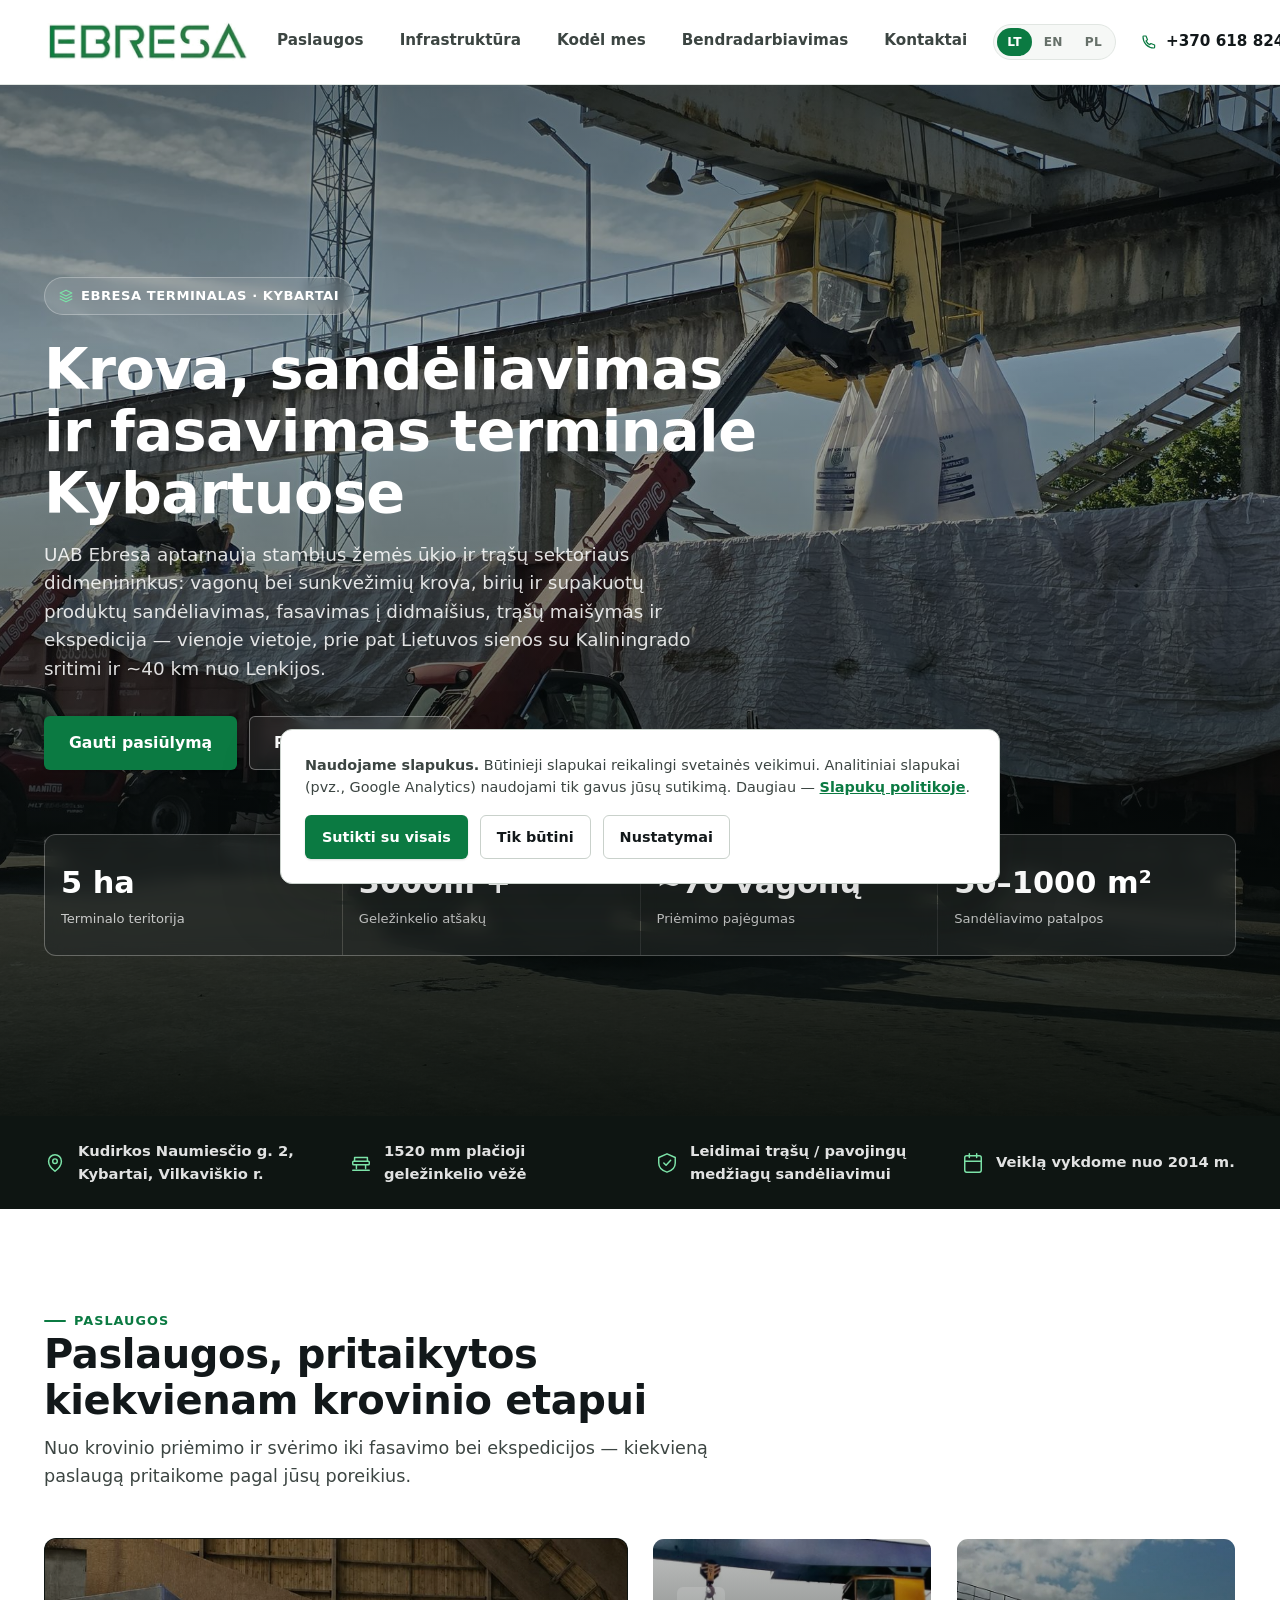
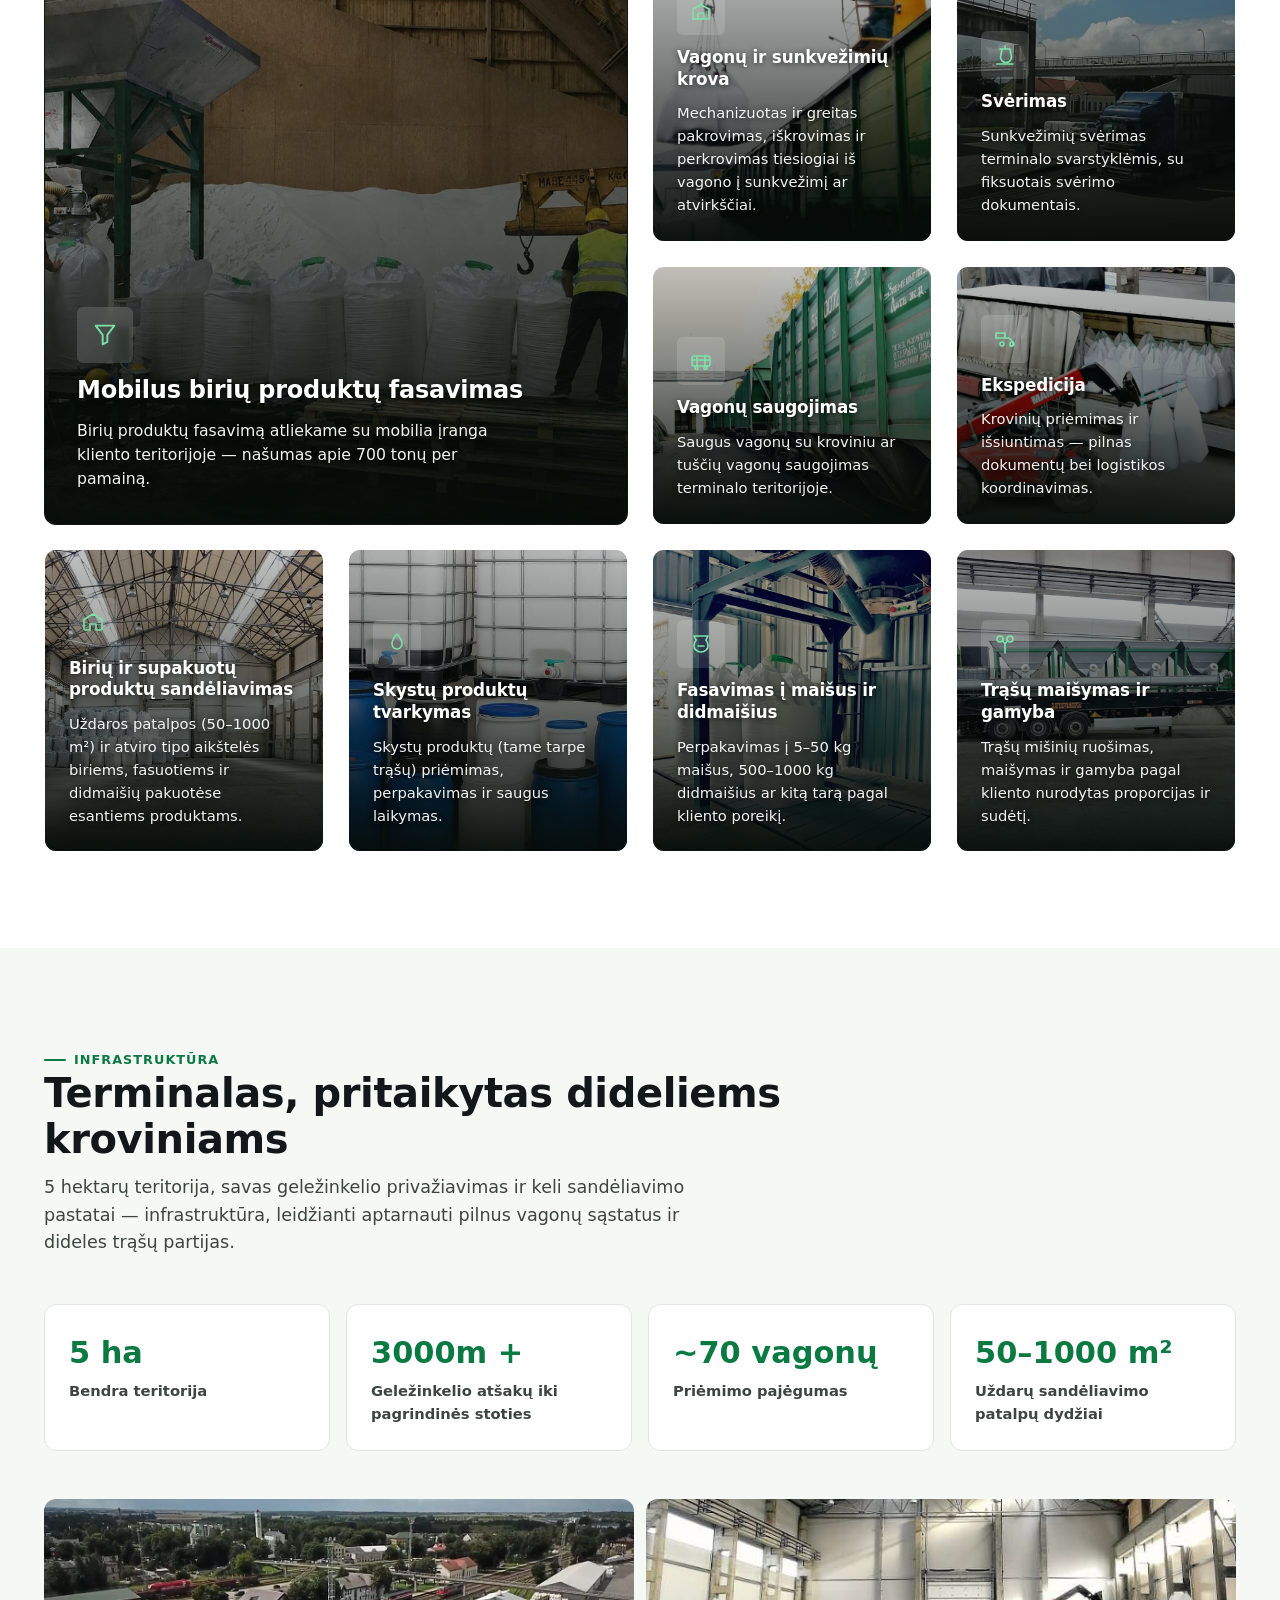
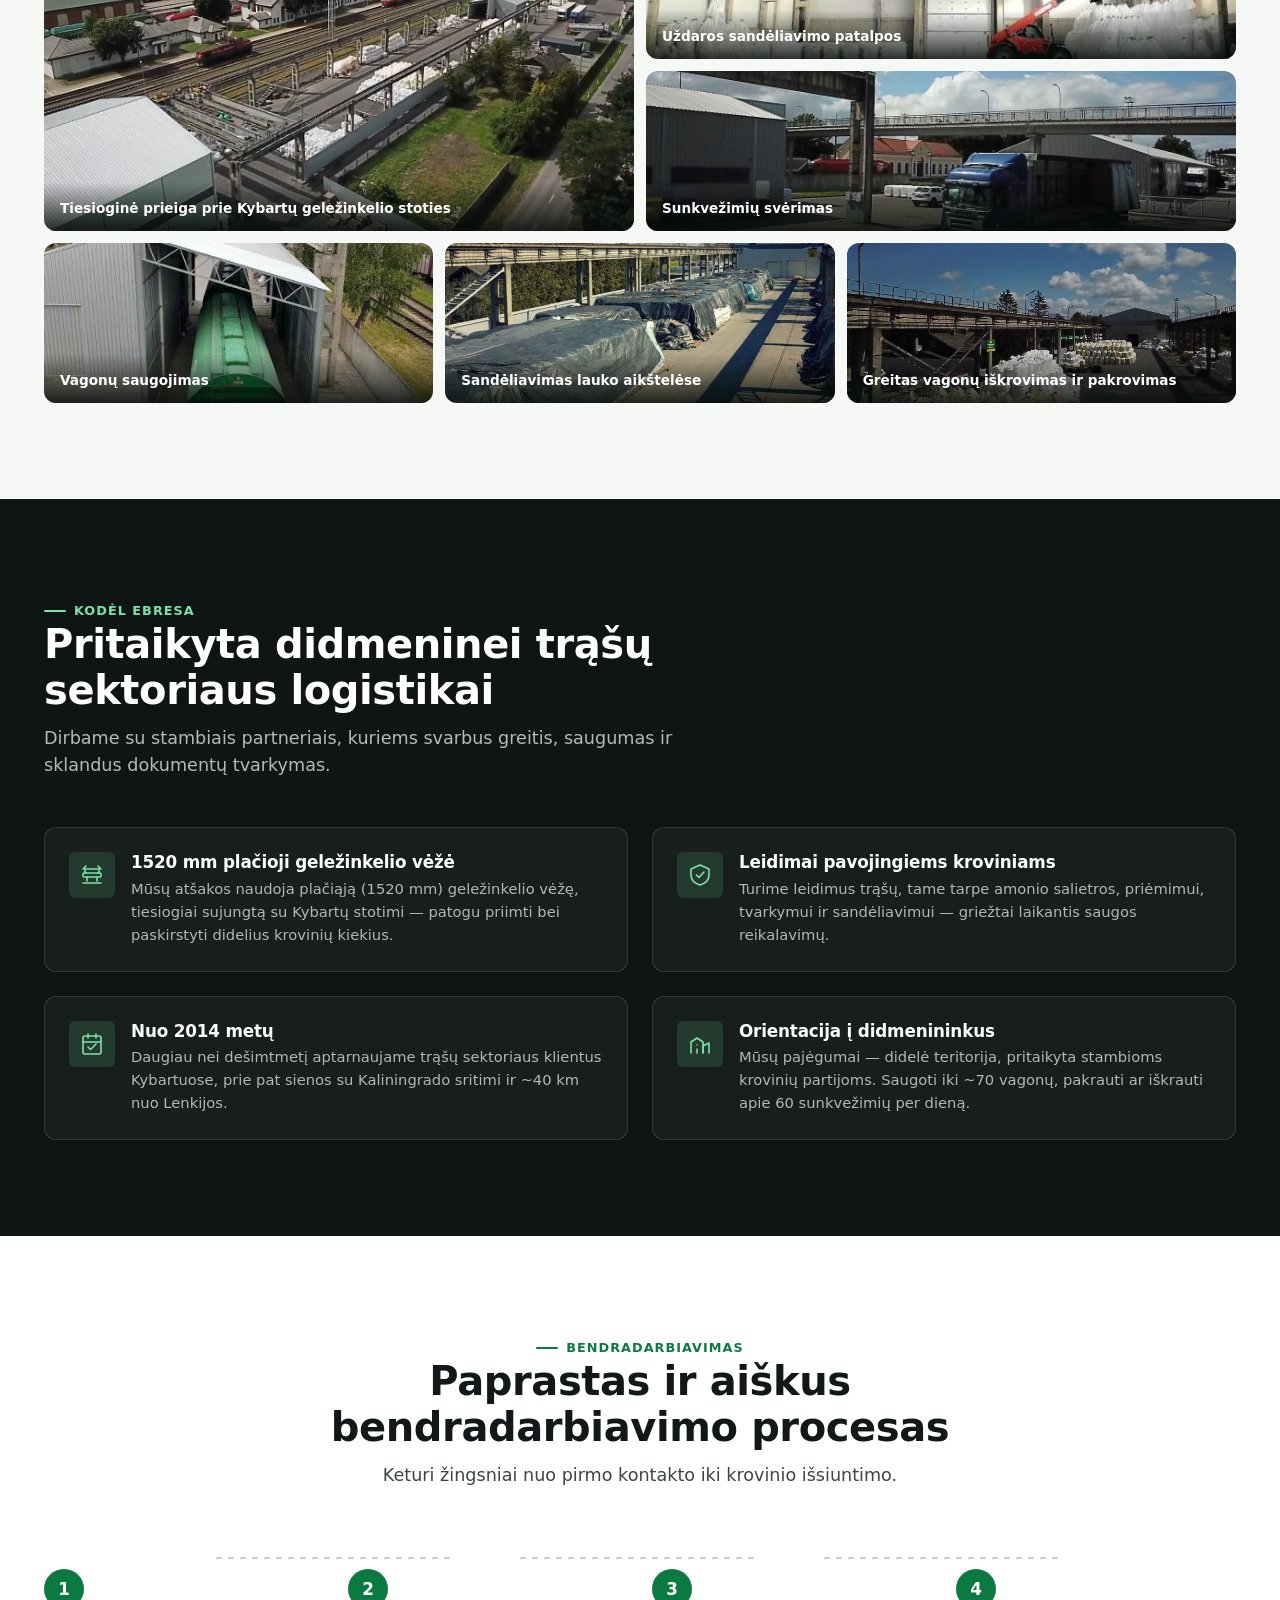
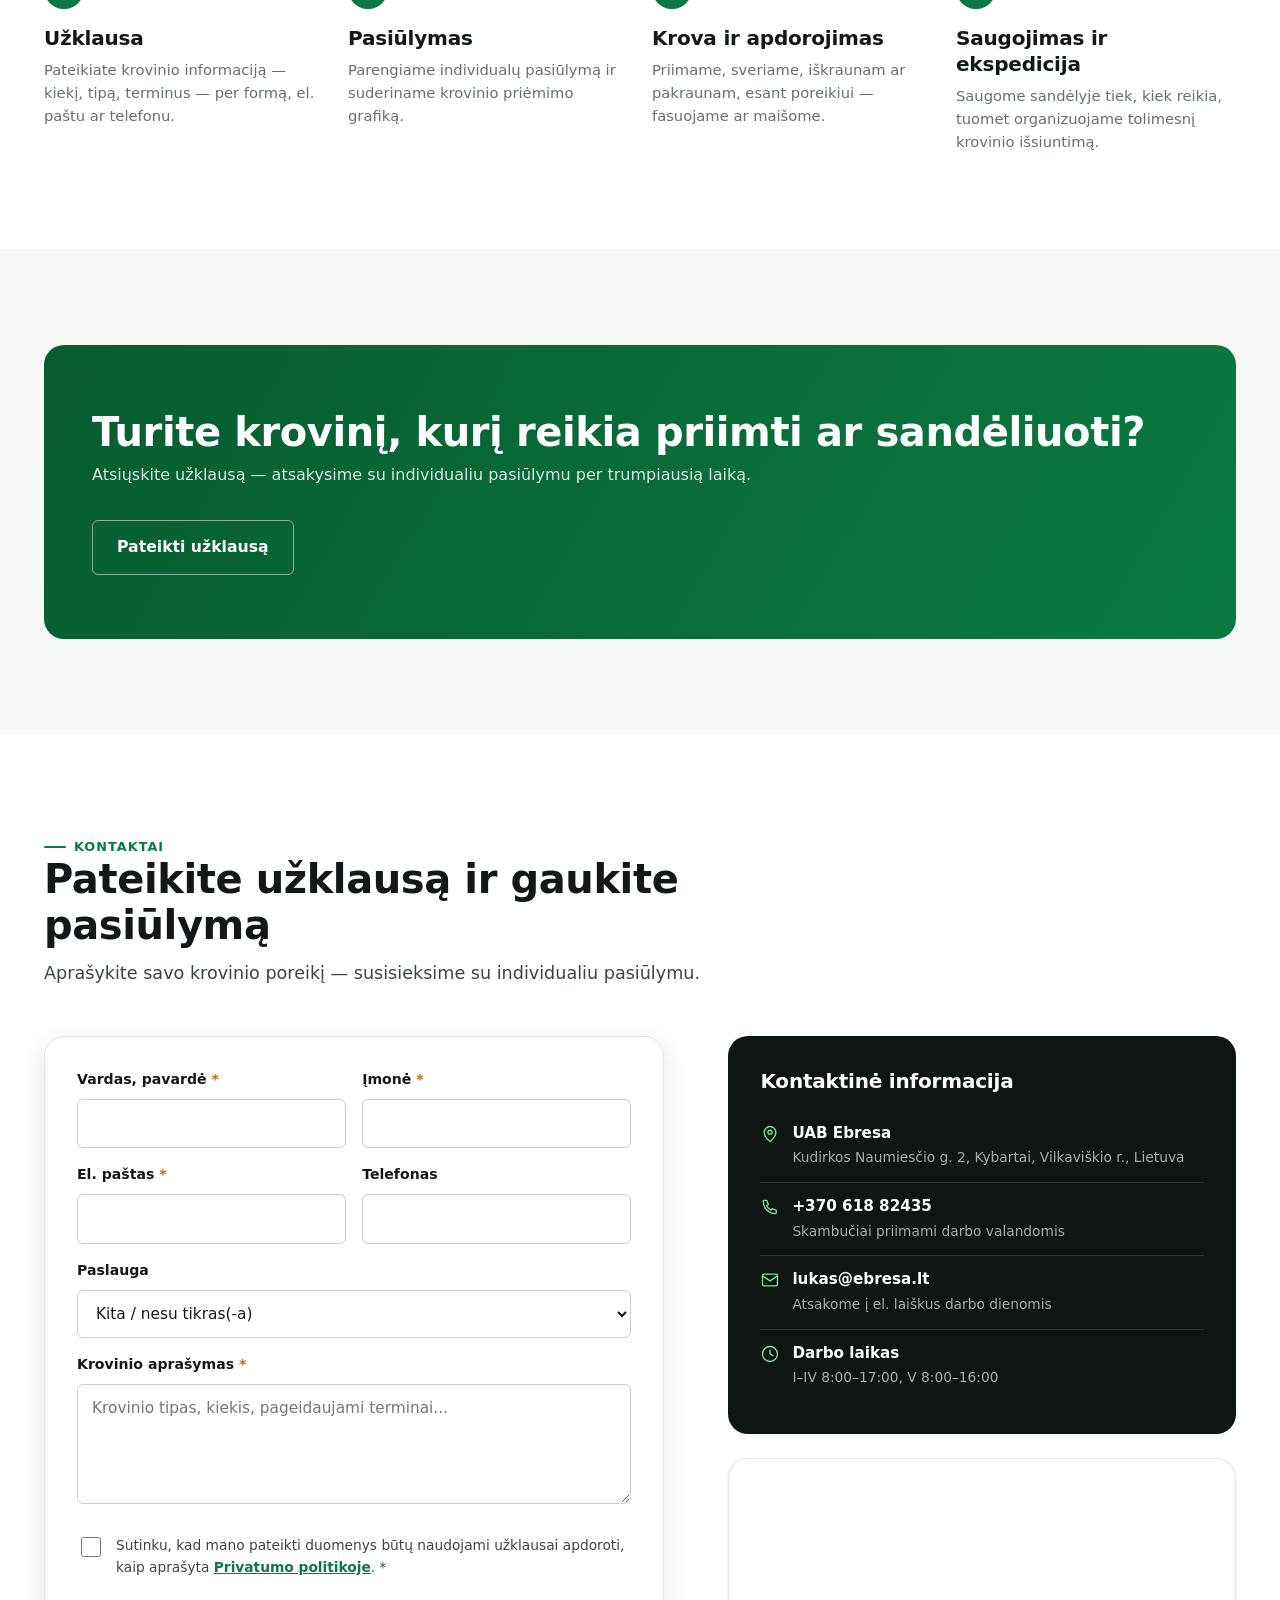
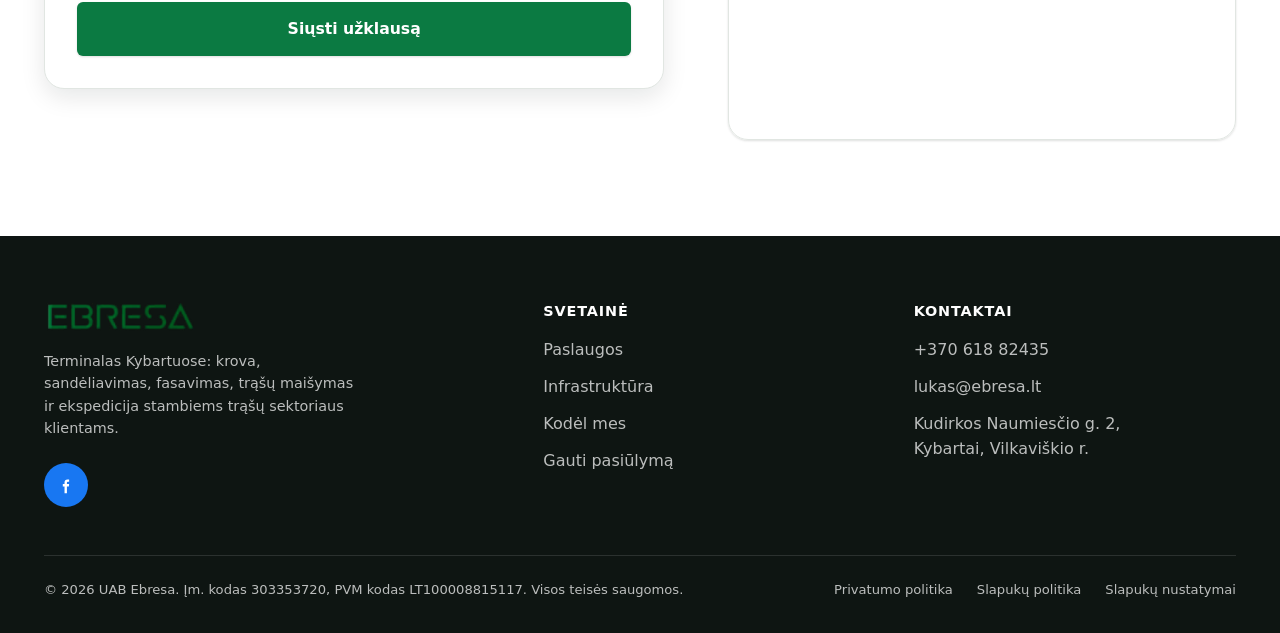
==== index.html @ cbfb0bb4 "Move Facebook icon under logo on homepage, make it blue and larger" ====
<!doctype html>
<html lang="lt">
<head>
<meta charset="UTF-8">
<meta name="viewport" content="width=device-width, initial-scale=1">
<title>EBRESA — Terminalas ir sandėliavimas Kybartuose</title>
<meta name="description" content="UAB Ebresa — terminalas Kybartuose: vagonų ir sunkvežimių krova, birių bei supakuotų produktų sandėliavimas, fasavimas į didmaišius, trąšų maišymas, svėrimas ir ekspedicija. 5 ha teritorija, 3000+ m geležinkelio atšakų, iki 70 vagonų.">
<link rel="icon" href="favicon.svg" type="image/svg+xml">
<link rel="canonical" href="https://ebresa.lt/">
<link rel="alternate" hreflang="lt" href="https://ebresa.lt/index.html">
<link rel="alternate" hreflang="en" href="https://ebresa.lt/en/index.html">
<link rel="alternate" hreflang="pl" href="https://ebresa.lt/pl/index.html">
<link rel="alternate" hreflang="x-default" href="https://ebresa.lt/index.html">
<meta property="og:type" content="website">
<meta property="og:title" content="EBRESA — Terminalas ir sandėliavimas Kybartuose">
<meta property="og:description" content="Vagonų ir sunkvežimių krova, sandėliavimas, fasavimas, trąšų maišymas ir ekspedicija vienoje vietoje prie Lietuvos–Kaliningrado srities sienos.">
<meta property="og:image" content="images/hero-krova.jpg">
<link rel="stylesheet" href="css/style.css">
</head>
<body>

<a href="#turinys" class="skip-link">Praleisti į turinį</a>

<!-- ============================= HEADER ============================= -->
<header class="site-header">
  <div class="container">
    <a href="index.html" class="brand" aria-label="EBRESA — pradžia">
      <img src="images/logo.png" alt="EBRESA">
    </a>

    <nav class="main-nav" aria-label="Pagrindinė navigacija">
      <a href="#paslaugos">Paslaugos</a>
      <a href="#infrastruktura">Infrastruktūra</a>
      <a href="#kodel-mes">Kodėl mes</a>
      <a href="#procesas">Bendradarbiavimas</a>
      <a href="#kontaktai">Kontaktai</a>
    </nav>

    <div class="header-actions">
      <div class="lang-switch" aria-label="Kalbos pasirinkimas">
        <a href="index.html" class="lang-link is-active">LT</a>
        <a href="en/index.html" class="lang-link">EN</a>
        <a href="pl/index.html" class="lang-link">PL</a>
      </div>
      <a class="header-phone" href="tel:+37061882435">
        <svg viewBox="0 0 24 24" fill="none" stroke="currentColor" stroke-width="1.6" stroke-linecap="round" stroke-linejoin="round" aria-hidden="true"><path d="M4 5c0-.6.4-1 1-1h3l2 5-2 1.5a11 11 0 0 0 5 5L14.5 14l5 2v3c0 .6-.4 1-1 1C10.5 20 4 13.5 4 5Z"/></svg>
        <span class="header-phone-text">+370 618 82435</span>
      </a>
      <a href="#uzklausa" class="btn btn-primary btn-sm">Gauti pasiūlymą</a>
      <button class="nav-toggle" aria-label="Atidaryti meniu" aria-expanded="false">
        <svg viewBox="0 0 24 24" fill="none" stroke="currentColor" stroke-width="1.8" stroke-linecap="round"><path d="M3 6h18M3 12h18M3 18h18"/></svg>
      </button>
    </div>
  </div>

  <div class="mobile-nav" id="mobile-nav">
    <a href="#paslaugos">Paslaugos</a>
    <a href="#infrastruktura">Infrastruktūra</a>
    <a href="#kodel-mes">Kodėl mes</a>
    <a href="#procesas">Bendradarbiavimas</a>
    <a href="#kontaktai">Kontaktai</a>
    <a class="header-phone" href="tel:+37061882435">
      <svg viewBox="0 0 24 24" fill="none" stroke="currentColor" stroke-width="1.6" stroke-linecap="round" stroke-linejoin="round" aria-hidden="true"><path d="M4 5c0-.6.4-1 1-1h3l2 5-2 1.5a11 11 0 0 0 5 5L14.5 14l5 2v3c0 .6-.4 1-1 1C10.5 20 4 13.5 4 5Z"/></svg>
      +370 618 82435
    </a>
    <a href="#uzklausa" class="btn btn-primary btn-block">Gauti pasiūlymą</a>
    <div class="lang-switch" aria-label="Kalbos pasirinkimas">
      <a href="index.html" class="lang-link is-active">LT</a>
      <a href="en/index.html" class="lang-link">EN</a>
      <a href="pl/index.html" class="lang-link">PL</a>
    </div>
  </div>
</header>

<main id="turinys">

  <!-- ============================= HERO ============================= -->
  <section class="hero">
    <div class="hero-media">
      <img src="images/hero-krova.jpg" alt="Trąšų didmaišių pakrovimas į geležinkelio vagonus kranu Ebresa terminale Kybartuose" width="2000" height="1500">
    </div>
    <div class="container hero-content">
      <span class="hero-tagline">
        <svg viewBox="0 0 24 24" fill="none" stroke="currentColor" stroke-width="2" stroke-linecap="round" stroke-linejoin="round" aria-hidden="true"><path d="M12 2 2 7l10 5 10-5-10-5Z"/><path d="M2 17l10 5 10-5M2 12l10 5 10-5"/></svg>
        EBRESA terminalas · Kybartai
      </span>
      <h1>Krova, sandėliavimas ir fasavimas terminale Kybartuose</h1>
      <p class="lede">UAB Ebresa aptarnauja stambius žemės ūkio ir trąšų sektoriaus didmenininkus: vagonų bei sunkvežimių krova, birių ir supakuotų produktų sandėliavimas, fasavimas į didmaišius, trąšų maišymas ir ekspedicija — vienoje vietoje, prie pat Lietuvos sienos su Kaliningrado sritimi ir ~40 km nuo Lenkijos.</p>
      <div class="hero-ctas">
        <a href="#uzklausa" class="btn btn-primary">Gauti pasiūlymą</a>
        <a href="#uzklausa" class="btn btn-on-dark">Pateikti užklausą</a>
      </div>

      <div class="hero-stats">
        <div class="hero-stat"><span class="num">5 ha</span><span class="label">Terminalo teritorija</span></div>
        <div class="hero-stat"><span class="num">3000m +</span><span class="label">Geležinkelio atšakų</span></div>
        <div class="hero-stat"><span class="num">~70 vagonų</span><span class="label">Priėmimo pajėgumas</span></div>
        <div class="hero-stat"><span class="num">50–1000 m²</span><span class="label">Sandėliavimo patalpos</span></div>
      </div>
    </div>
  </section>

  <!-- ============================= TRUST STRIP ============================= -->
  <div class="trust-strip">
    <div class="container">
      <ul>
        <li>
          <svg viewBox="0 0 24 24" fill="none" stroke="currentColor" stroke-width="1.6" stroke-linecap="round" stroke-linejoin="round" aria-hidden="true"><path d="M12 21s-7-5.3-7-11a7 7 0 0 1 14 0c0 5.7-7 11-7 11Z"/><circle cx="12" cy="10" r="2.5"/></svg>
          Kudirkos Naumiesčio g. 2, Kybartai, Vilkaviškio r.
        </li>
        <li>
          <svg viewBox="0 0 24 24" fill="none" stroke="currentColor" stroke-width="1.6" stroke-linecap="round" stroke-linejoin="round" aria-hidden="true"><rect x="3" y="10" width="18" height="4" rx="1"/><path d="M5 10V6h14v4M7 14v4M17 14v4M3 20h18"/></svg>
          1520 mm plačioji geležinkelio vėžė
        </li>
        <li>
          <svg viewBox="0 0 24 24" fill="none" stroke="currentColor" stroke-width="1.6" stroke-linecap="round" stroke-linejoin="round" aria-hidden="true"><path d="M12 2 3 6v6c0 5 4 8.5 9 10 5-1.5 9-5 9-10V6l-9-4Z"/><path d="m8.5 12 2.5 2.5L16 9"/></svg>
          Leidimai trąšų / pavojingų medžiagų sandėliavimui
        </li>
        <li>
          <svg viewBox="0 0 24 24" fill="none" stroke="currentColor" stroke-width="1.6" stroke-linecap="round" stroke-linejoin="round" aria-hidden="true"><rect x="3" y="4" width="18" height="18" rx="2"/><path d="M16 2v4M8 2v4M3 10h18"/></svg>
          Veiklą vykdome nuo 2014 m.
        </li>
      </ul>
    </div>
  </div>

  <!-- ============================= SERVICES ============================= -->
  <section id="paslaugos">
    <div class="container">
      <div class="section-head">
        <span class="eyebrow">Paslaugos</span>
        <h2>Paslaugos, pritaikytos kiekvienam krovinio etapui</h2>
        <p class="lede">Nuo krovinio priėmimo ir svėrimo iki fasavimo bei ekspedicijos — kiekvieną paslaugą pritaikome pagal jūsų poreikius.</p>
      </div>

      <div class="services-grid">

        <article class="service-card featured">
          <div class="featured-media">
            <img src="images/mobilus-fasavimas.jpg" alt="Mobili birių produktų fasavimo įranga sandėlyje — didmaišių pildymas" loading="lazy" width="1200" height="900">
          </div>
          <div class="featured-content">
            <div class="service-icon">
              <svg viewBox="0 0 24 24" fill="none" stroke="currentColor" stroke-width="1.6" stroke-linecap="round" stroke-linejoin="round" aria-hidden="true"><path d="M4 4h16l-6 8v6l-4 2v-8L4 4Z"/></svg>
            </div>
            <h3>Mobilus birių produktų fasavimas</h3>
            <p>Birių produktų fasavimą atliekame su mobilia įranga kliento teritorijoje — našumas apie 700 tonų per pamainą.</p>
          </div>
        </article>

        <article class="service-card has-photo">
          <div class="featured-media">
            <img src="images/vagonu-krova.jpg" alt="Big bagų pakrovimas kranu į geležinkelio vagoną" loading="lazy" width="1200" height="644">
          </div>
          <div class="featured-content">
            <div class="service-icon">
              <svg viewBox="0 0 24 24" fill="none" stroke="currentColor" stroke-width="1.6" stroke-linecap="round" stroke-linejoin="round" aria-hidden="true"><path d="M4 20V10l8-4 8 4v10"/><path d="M4 20h16M9 20v-6h6v6"/><path d="M12 3v3"/></svg>
            </div>
            <h3>Vagonų ir sunkvežimių krova</h3>
            <p>Mechanizuotas ir greitas pakrovimas, iškrovimas ir perkrovimas tiesiogiai iš vagono į sunkvežimį ar atvirkščiai.</p>
          </div>
        </article>

        <article class="service-card has-photo">
          <div class="featured-media">
            <img src="images/svarstykles-sunkvezimis.jpg" alt="Sunkvežimio svėrimas terminale po pakrovimo estakada" loading="lazy" width="1280" height="720">
          </div>
          <div class="featured-content">
            <div class="service-icon">
              <svg viewBox="0 0 24 24" fill="none" stroke="currentColor" stroke-width="1.6" stroke-linecap="round" stroke-linejoin="round" aria-hidden="true"><path d="M12 3v3M7 6h10l1.5 8a5.5 5.5 0 0 1-11 0L9 6Z"/><path d="M4 21h16"/></svg>
            </div>
            <h3>Svėrimas</h3>
            <p>Sunkvežimių svėrimas terminalo svarstyklėmis, su fiksuotais svėrimo dokumentais.</p>
          </div>
        </article>

        <article class="service-card has-photo">
          <div class="featured-media">
            <img src="images/vagonu-saugojimas.jpg" alt="Krovininiai vagonai saugomi geležinkelio terminalo teritorijoje" loading="lazy" width="1200" height="798">
          </div>
          <div class="featured-content">
            <div class="service-icon">
              <svg viewBox="0 0 24 24" fill="none" stroke="currentColor" stroke-width="1.6" stroke-linecap="round" stroke-linejoin="round" aria-hidden="true"><rect x="3" y="7" width="18" height="10" rx="2"/><circle cx="7.5" cy="19" r="1.5"/><circle cx="16.5" cy="19" r="1.5"/><path d="M3 11h18M8 7v10M16 7v10"/></svg>
            </div>
            <h3>Vagonų saugojimas</h3>
            <p>Saugus vagonų su kroviniu ar tuščių vagonų saugojimas terminalo teritorijoje.</p>
          </div>
        </article>

        <article class="service-card has-photo">
          <div class="featured-media">
            <img src="images/ekspedicija.jpg" alt="Krautuvas krauna didmaišius į sunkvežimio priekabą ekspedicijai" loading="lazy" width="1200" height="688">
          </div>
          <div class="featured-content">
            <div class="service-icon">
              <svg viewBox="0 0 24 24" fill="none" stroke="currentColor" stroke-width="1.6" stroke-linecap="round" stroke-linejoin="round" aria-hidden="true"><path d="M3 11h13l4 4v3a1 1 0 0 1-1 1h-2"/><path d="M3 11V6h9v5M9 19a2 2 0 1 0 0-4 2 2 0 0 0 0 4Zm10 0a2 2 0 1 0 0-4 2 2 0 0 0 0 4Z"/></svg>
            </div>
            <h3>Ekspedicija</h3>
            <p>Krovinių priėmimas ir išsiuntimas — pilnas dokumentų bei logistikos koordinavimas.</p>
          </div>
        </article>

        <article class="service-card has-photo">
          <div class="featured-media">
            <img src="images/sandeliavimas-birus.jpg" alt="Erdvi sandėliavimo patalpa su didmaišiais" loading="lazy" width="1200" height="542">
          </div>
          <div class="featured-content">
            <div class="service-icon">
              <svg viewBox="0 0 24 24" fill="none" stroke="currentColor" stroke-width="1.6" stroke-linecap="round" stroke-linejoin="round" aria-hidden="true"><path d="M3 9.5 12 4l9 5.5V19a1 1 0 0 1-1 1h-5v-6H9v6H4a1 1 0 0 1-1-1V9.5Z"/></svg>
            </div>
            <h3>Birių ir supakuotų produktų sandėliavimas</h3>
            <p>Uždaros patalpos (50–1000 m²) ir atviro tipo aikštelės biriems, fasuotiems ir didmaišių pakuotėse esantiems produktams.</p>
          </div>
        </article>

        <article class="service-card has-photo">
          <div class="featured-media">
            <img src="images/skysciu-tvarkymas.jpg" alt="Skystų produktų talpyklos ir statinės" loading="lazy" width="600" height="450">
          </div>
          <div class="featured-content">
            <div class="service-icon">
              <svg viewBox="0 0 24 24" fill="none" stroke="currentColor" stroke-width="1.6" stroke-linecap="round" stroke-linejoin="round" aria-hidden="true"><path d="M12 2s5 5.5 5 10a5 5 0 0 1-10 0c0-4.5 5-10 5-10Z"/></svg>
            </div>
            <h3>Skystų produktų tvarkymas</h3>
            <p>Skystų produktų (tame tarpe trąšų) priėmimas, perpakavimas ir saugus laikymas.</p>
          </div>
        </article>

        <article class="service-card has-photo">
          <div class="featured-media">
            <img src="images/fasavimas-maisus.jpg" alt="Didmaišių pildymas fasavimo stotelėje" loading="lazy" width="1200" height="900">
          </div>
          <div class="featured-content">
            <div class="service-icon">
              <svg viewBox="0 0 24 24" fill="none" stroke="currentColor" stroke-width="1.6" stroke-linecap="round" stroke-linejoin="round" aria-hidden="true"><path d="M7 8 5 4h14l-2 4"/><path d="M7 8c-1.5 2-2 4-2 6 0 3 3 6 7 6s7-3 7-6c0-2-.5-4-2-6"/><path d="M9 14h6"/></svg>
            </div>
            <h3>Fasavimas į maišus ir didmaišius</h3>
            <p>Perpakavimas į 5–50 kg maišus, 500–1000 kg didmaišius ar kitą tarą pagal kliento poreikį.</p>
          </div>
        </article>

        <article class="service-card has-photo">
          <div class="featured-media">
            <img src="images/trasu-maisymas.jpg" alt="Mobili trąšų maišymo ir dozavimo įranga ant priekabos" loading="lazy" width="1200" height="900">
          </div>
          <div class="featured-content">
            <div class="service-icon">
              <svg viewBox="0 0 24 24" fill="none" stroke="currentColor" stroke-width="1.6" stroke-linecap="round" stroke-linejoin="round" aria-hidden="true"><circle cx="7" cy="7" r="3"/><circle cx="17" cy="7" r="3"/><path d="M9.5 8.5 12 12l2.5-3.5M12 12v9"/></svg>
            </div>
            <h3>Trąšų maišymas ir gamyba</h3>
            <p>Trąšų mišinių ruošimas, maišymas ir gamyba pagal kliento nurodytas proporcijas ir sudėtį.</p>
          </div>
        </article>

      </div>
    </div>
  </section>

  <!-- ============================= INFRASTRUCTURE ============================= -->
  <section id="infrastruktura" class="section-alt">
    <div class="container">
      <div class="section-head">
        <span class="eyebrow">Infrastruktūra</span>
        <h2>Terminalas, pritaikytas dideliems kroviniams</h2>
        <p class="lede">5 hektarų teritorija, savas geležinkelio privažiavimas ir keli sandėliavimo pastatai — infrastruktūra, leidžianti aptarnauti pilnus vagonų sąstatus ir dideles trąšų partijas.</p>
      </div>

      <div class="infra-facts">
        <div class="infra-fact"><span class="num">5 ha</span><span class="label">Bendra teritorija</span></div>
        <div class="infra-fact"><span class="num">3000m +</span><span class="label">Geležinkelio atšakų iki pagrindinės stoties</span></div>
        <div class="infra-fact"><span class="num">~70 vagonų</span><span class="label">Priėmimo pajėgumas</span></div>
        <div class="infra-fact"><span class="num">50–1000 m²</span><span class="label">Uždarų sandėliavimo patalpų dydžiai</span></div>
      </div>

      <div class="gallery">
        <div class="gallery-item g-1">
          <img src="images/terminalas-ore-1.jpg" alt="Ebresa terminalo vaizdas iš oro — geležinkelio atšakos, vagonai ir sandėliavimo pastatai Kybartuose" loading="lazy" width="1280" height="720">
          <span class="cap">Tiesioginė prieiga prie Kybartų geležinkelio stoties</span>
        </div>
        <div class="gallery-item g-2">
          <img src="images/sandelio-viduje.jpg" alt="Sandėlio vidus su didmaišių pakuotėmis ir krautuvu" loading="lazy" width="643" height="311">
          <span class="cap">Uždaros sandėliavimo patalpos</span>
        </div>
        <div class="gallery-item g-3">
          <img src="images/svarstykles-sunkvezimis.jpg" alt="Sunkvežimio svėrimas terminale po pakrovimo estakada" loading="lazy" width="1280" height="720">
          <span class="cap">Sunkvežimių svėrimas</span>
        </div>
        <div class="gallery-item g-4">
          <img src="images/vagonu-sandeliavimas.jpg" alt="Krovininiai vagonai saugomi dengtame vagonų ūkyje" loading="lazy" width="450" height="600">
          <span class="cap">Vagonų saugojimas</span>
        </div>
        <div class="gallery-item g-5">
          <img src="images/lauko-sandeliavimas-1.jpg" alt="Atviro tipo produktų sandėliavimas ant pakrovimo estakados" loading="lazy" width="702" height="600">
          <span class="cap">Sandėliavimas lauko aikštelėse</span>
        </div>
        <div class="gallery-item g-6">
          <img src="images/pakrovimas-vagonai.jpg" alt="Didmaišiai sukrauti šalia geležinkelio pakrovimo estakados" loading="lazy" width="1280" height="720">
          <span class="cap">Greitas vagonų iškrovimas ir pakrovimas</span>
        </div>
      </div>
    </div>
  </section>

  <!-- ============================= WHY US ============================= -->
  <section id="kodel-mes" class="section-dark">
    <div class="container">
      <div class="section-head">
        <span class="eyebrow">Kodėl Ebresa</span>
        <h2>Pritaikyta didmeninei trąšų sektoriaus logistikai</h2>
        <p class="lede">Dirbame su stambiais partneriais, kuriems svarbus greitis, saugumas ir sklandus dokumentų tvarkymas.</p>
      </div>

      <div class="diff-grid">
        <div class="diff-card">
          <div class="diff-icon">
            <svg viewBox="0 0 24 24" fill="none" stroke="currentColor" stroke-width="1.6" stroke-linecap="round" stroke-linejoin="round" aria-hidden="true"><rect x="3" y="10" width="18" height="4" rx="1"/><path d="M5 10V6h14v4M7 14v4M17 14v4M3 20h18M3 6l3-3M21 6l-3-3"/></svg>
          </div>
          <div>
            <h3>1520 mm plačioji geležinkelio vėžė</h3>
            <p>Mūsų atšakos naudoja plačiąją (1520 mm) geležinkelio vėžę, tiesiogiai sujungtą su Kybartų stotimi — patogu priimti bei paskirstyti didelius krovinių kiekius.</p>
          </div>
        </div>

        <div class="diff-card">
          <div class="diff-icon">
            <svg viewBox="0 0 24 24" fill="none" stroke="currentColor" stroke-width="1.6" stroke-linecap="round" stroke-linejoin="round" aria-hidden="true"><path d="M12 2 3 6v6c0 5 4 8.5 9 10 5-1.5 9-5 9-10V6l-9-4Z"/><path d="m8.5 12 2.5 2.5L16 9"/></svg>
          </div>
          <div>
            <h3>Leidimai pavojingiems kroviniams</h3>
            <p>Turime leidimus trąšų, tame tarpe amonio salietros, priėmimui, tvarkymui ir sandėliavimui — griežtai laikantis saugos reikalavimų.</p>
          </div>
        </div>

        <div class="diff-card">
          <div class="diff-icon">
            <svg viewBox="0 0 24 24" fill="none" stroke="currentColor" stroke-width="1.6" stroke-linecap="round" stroke-linejoin="round" aria-hidden="true"><rect x="3" y="4" width="18" height="18" rx="2"/><path d="M16 2v4M8 2v4M3 10h18"/><path d="m8 15 2.5 2.5L16 12"/></svg>
          </div>
          <div>
            <h3>Nuo 2014 metų</h3>
            <p>Daugiau nei dešimtmetį aptarnaujame trąšų sektoriaus klientus Kybartuose, prie pat sienos su Kaliningrado sritimi ir ~40 km nuo Lenkijos.</p>
          </div>
        </div>

        <div class="diff-card">
          <div class="diff-icon">
            <svg viewBox="0 0 24 24" fill="none" stroke="currentColor" stroke-width="1.6" stroke-linecap="round" stroke-linejoin="round" aria-hidden="true"><path d="M3 21V10l6-4 6 4v11"/><path d="M15 21v-7l6-3v10"/><path d="M9 21v-4h0M9 13h0"/></svg>
          </div>
          <div>
            <h3>Orientacija į didmenininkus</h3>
            <p>Mūsų pajėgumai — didelė teritorija, pritaikyta stambioms krovinių partijoms. Saugoti iki ~70 vagonų, pakrauti ar iškrauti apie 60 sunkvežimių per dieną.</p>
          </div>
        </div>
      </div>
    </div>
  </section>

  <!-- ============================= PROCESS ============================= -->
  <section id="procesas">
    <div class="container">
      <div class="section-head text-center">
        <span class="eyebrow">Bendradarbiavimas</span>
        <h2>Paprastas ir aiškus bendradarbiavimo procesas</h2>
        <p class="lede text-center">Keturi žingsniai nuo pirmo kontakto iki krovinio išsiuntimo.</p>
      </div>

      <div class="process-grid">
        <div class="process-step">
          <span class="step-num" aria-hidden="true"></span>
          <h3>Užklausa</h3>
          <p>Pateikiate krovinio informaciją — kiekį, tipą, terminus — per formą, el. paštu ar telefonu.</p>
        </div>
        <div class="process-step">
          <span class="step-num" aria-hidden="true"></span>
          <h3>Pasiūlymas</h3>
          <p>Parengiame individualų pasiūlymą ir suderiname krovinio priėmimo grafiką.</p>
        </div>
        <div class="process-step">
          <span class="step-num" aria-hidden="true"></span>
          <h3>Krova ir apdorojimas</h3>
          <p>Priimame, sveriame, iškraunam ar pakraunam, esant poreikiui — fasuojame ar maišome.</p>
        </div>
        <div class="process-step">
          <span class="step-num" aria-hidden="true"></span>
          <h3>Saugojimas ir ekspedicija</h3>
          <p>Saugome sandėlyje tiek, kiek reikia, tuomet organizuojame tolimesnį krovinio išsiuntimą.</p>
        </div>
      </div>
    </div>
  </section>

  <!-- ============================= CTA BAND ============================= -->
  <section class="section-alt">
    <div class="container">
      <div class="cta-band">
        <div>
          <h2>Turite krovinį, kurį reikia priimti ar sandėliuoti?</h2>
          <p>Atsiųskite užklausą — atsakysime su individualiu pasiūlymu per trumpiausią laiką.</p>
        </div>
        <a href="#uzklausa" class="btn btn-ghost">Pateikti užklausą</a>
      </div>
    </div>
  </section>

  <!-- ============================= CONTACT / QUOTE ============================= -->
  <section id="kontaktai">
    <div class="container">
      <div class="section-head">
        <span class="eyebrow">Kontaktai</span>
        <h2 id="uzklausa">Pateikite užklausą ir gaukite pasiūlymą</h2>
        <p class="lede">Aprašykite savo krovinio poreikį — susisieksime su individualiu pasiūlymu.</p>
      </div>

      <div class="contact-wrap">
        <div class="quote-card">
          <form id="quote-form" action="https://formsubmit.co/lukas@ebresa.lt" method="POST">
            <input type="hidden" name="_subject" value="Nauja užklausa iš ebresa.lt">
            <input type="hidden" name="_template" value="table">
            <input type="hidden" name="_captcha" value="false">
            <input type="text" name="_honey" style="display:none" tabindex="-1" autocomplete="off">

            <div class="form-row">
              <div class="field">
                <label for="quote-name">Vardas, pavardė <span class="req">*</span></label>
                <input type="text" id="quote-name" name="Vardas" required autocomplete="name">
                <p class="field-error">Šis laukas yra privalomas.</p>
              </div>
              <div class="field">
                <label for="quote-company">Įmonė <span class="req">*</span></label>
                <input type="text" id="quote-company" name="Įmonė" required autocomplete="organization">
                <p class="field-error">Šis laukas yra privalomas.</p>
              </div>
            </div>

            <div class="form-row">
              <div class="field">
                <label for="quote-email">El. paštas <span class="req">*</span></label>
                <input type="email" id="quote-email" name="El. paštas" required autocomplete="email">
                <p class="field-error">Įveskite teisingą el. pašto adresą.</p>
              </div>
              <div class="field">
                <label for="quote-phone">Telefonas</label>
                <input type="tel" id="quote-phone" name="Telefonas" autocomplete="tel">
              </div>
            </div>

            <div class="field">
              <label for="quote-service">Paslauga</label>
              <select id="quote-service" name="Paslauga">
                <option value="Vagonų ir sunkvežimių krova">Vagonų ir sunkvežimių krova</option>
                <option value="Svėrimas">Svėrimas</option>
                <option value="Vagonų saugojimas">Vagonų saugojimas</option>
                <option value="Ekspedicija">Ekspedicija</option>
                <option value="Birių ir supakuotų produktų sandėliavimas">Birių ir supakuotų produktų sandėliavimas</option>
                <option value="Skystų produktų tvarkymas">Skystų produktų tvarkymas</option>
                <option value="Fasavimas į maišus ir didmaišius">Fasavimas į maišus ir didmaišius</option>
                <option value="Mobilus birių produktų fasavimas">Mobilus birių produktų fasavimas</option>
                <option value="Trąšų maišymas ir gamyba">Trąšų maišymas ir gamyba</option>
                <option value="Kita / nesu tikras(-a)" selected>Kita / nesu tikras(-a)</option>
              </select>
            </div>

            <div class="field">
              <label for="quote-message">Krovinio aprašymas <span class="req">*</span></label>
              <textarea id="quote-message" name="Žinutė" required placeholder="Krovinio tipas, kiekis, pageidaujami terminai..."></textarea>
              <p class="field-error">Šis laukas yra privalomas.</p>
            </div>

            <div class="consent-row">
              <input type="checkbox" id="quote-consent" name="Sutikimas" value="Taip" required>
              <label for="quote-consent">Sutinku, kad mano pateikti duomenys būtų naudojami užklausai apdoroti, kaip aprašyta <a href="privatumo-politika.html">Privatumo politikoje</a>. <span class="req">*</span></label>
            </div>

            <button type="submit" class="btn btn-primary btn-block">Siųsti užklausą</button>
            <div id="quote-form-status" class="form-status" role="status" aria-live="polite"></div>
          </form>
        </div>

        <div>
          <div class="contact-info-card">
            <h3>Kontaktinė informacija</h3>
            <div class="contact-line">
              <svg viewBox="0 0 24 24" fill="none" stroke="currentColor" stroke-width="1.6" stroke-linecap="round" stroke-linejoin="round" aria-hidden="true"><path d="M12 21s-7-5.3-7-11a7 7 0 0 1 14 0c0 5.7-7 11-7 11Z"/><circle cx="12" cy="10" r="2.5"/></svg>
              <div><strong>UAB Ebresa</strong><span>Kudirkos Naumiesčio g. 2, Kybartai, Vilkaviškio r., Lietuva</span></div>
            </div>
            <div class="contact-line">
              <svg viewBox="0 0 24 24" fill="none" stroke="currentColor" stroke-width="1.6" stroke-linecap="round" stroke-linejoin="round" aria-hidden="true"><path d="M4 5c0-.6.4-1 1-1h3l2 5-2 1.5a11 11 0 0 0 5 5L14.5 14l5 2v3c0 .6-.4 1-1 1C10.5 20 4 13.5 4 5Z"/></svg>
              <div><strong><a href="tel:+37061882435">+370 618 82435</a></strong><span>Skambučiai priimami darbo valandomis</span></div>
            </div>
            <div class="contact-line">
              <svg viewBox="0 0 24 24" fill="none" stroke="currentColor" stroke-width="1.6" stroke-linecap="round" stroke-linejoin="round" aria-hidden="true"><rect x="3" y="5" width="18" height="14" rx="2"/><path d="m3 7 9 6 9-6"/></svg>
              <div><strong><a href="mailto:lukas@ebresa.lt">lukas@ebresa.lt</a></strong><span>Atsakome į el. laiškus darbo dienomis</span></div>
            </div>
            <div class="contact-line">
              <svg viewBox="0 0 24 24" fill="none" stroke="currentColor" stroke-width="1.6" stroke-linecap="round" stroke-linejoin="round" aria-hidden="true"><circle cx="12" cy="12" r="9"/><path d="M12 7v5l3.5 2"/></svg>
              <div><strong>Darbo laikas</strong><span>I–IV 8:00–17:00, V 8:00–16:00</span></div>
            </div>
          </div>

          <div class="map-embed">
            <iframe
              src="https://www.google.com/maps?q=Kudirkos%20Naumies%C4%8Dio%20g.%202%2C%20Kybartai%2C%20Vilkaviškio%20r.&output=embed"
              title="UAB Ebresa žemėlapyje — Kudirkos Naumiesčio g. 2, Kybartai"
              loading="lazy" referrerpolicy="no-referrer-when-downgrade"></iframe>
          </div>
        </div>
      </div>
    </div>
  </section>

</main>

<!-- ============================= FOOTER ============================= -->
<footer class="site-footer">
  <div class="container">
    <div class="footer-grid">
      <div>
        <div class="footer-brand">
          <img src="images/logo.png" alt="EBRESA">
        </div>
        <p style="max-width:34ch; font-size:0.9rem;">Terminalas Kybartuose: krova, sandėliavimas, fasavimas, trąšų maišymas ir ekspedicija stambiems trąšų sektoriaus klientams.</p>
        <div class="footer-social">
          <a class="social-link" href="https://www.facebook.com/ebresa/" target="_blank" rel="noopener noreferrer" aria-label="EBRESA Facebook">
            <svg viewBox="0 0 24 24" fill="currentColor" aria-hidden="true"><path d="M15.5 8.5H14c-.6 0-1 .4-1 1V11h2.4l-.3 2.5H13V21h-2.6v-7.5H8.5V11h1.9V9.2c0-2 1.2-3.2 3.1-3.2.9 0 1.7.1 1.9.1v2.4Z"/></svg>
          </a>
        </div>
      </div>
      <div class="footer-col">
        <h4>Svetainė</h4>
        <ul>
          <li><a href="#paslaugos">Paslaugos</a></li>
          <li><a href="#infrastruktura">Infrastruktūra</a></li>
          <li><a href="#kodel-mes">Kodėl mes</a></li>
          <li><a href="#uzklausa">Gauti pasiūlymą</a></li>
        </ul>
      </div>
      <div class="footer-col">
        <h4>Kontaktai</h4>
        <ul>
          <li><a href="tel:+37061882435">+370 618 82435</a></li>
          <li><a href="mailto:lukas@ebresa.lt">lukas@ebresa.lt</a></li>
          <li>Kudirkos Naumiesčio g. 2,<br>Kybartai, Vilkaviškio r.</li>
        </ul>
      </div>
    </div>

    <div class="footer-bottom">
      <span>© <span id="current-year">2026</span> UAB Ebresa. Įm. kodas 303353720, PVM kodas LT100008815117. Visos teisės saugomos.</span>
      <div class="footer-legal">
        <a href="privatumo-politika.html">Privatumo politika</a>
        <a href="slapuku-politika.html">Slapukų politika</a>
        <a href="#" data-cookie-settings>Slapukų nustatymai</a>
      </div>
    </div>
  </div>
</footer>

<!-- ============================= COOKIE BANNER ============================= -->
<div class="cookie-banner" id="cookie-banner" role="dialog" aria-live="polite" aria-label="Slapukų nustatymai">
  <p><strong>Naudojame slapukus.</strong> Būtinieji slapukai reikalingi svetainės veikimui. Analitiniai slapukai (pvz., Google Analytics) naudojami tik gavus jūsų sutikimą. Daugiau — <a href="slapuku-politika.html">Slapukų politikoje</a>.</p>
  <div class="cookie-actions">
    <button class="btn btn-primary btn-sm" data-cookie-accept-all>Sutikti su visais</button>
    <button class="btn btn-ghost btn-sm" data-cookie-necessary-only>Tik būtini</button>
    <button class="btn btn-ghost btn-sm" data-cookie-settings>Nustatymai</button>
  </div>
</div>

<!-- ============================= COOKIE SETTINGS MODAL ============================= -->
<div class="modal-overlay" id="cookie-modal">
  <div class="modal-card" role="dialog" aria-modal="true" aria-labelledby="cookie-modal-title">
    <h3 id="cookie-modal-title">Slapukų nustatymai</h3>
    <p>Pasirinkite, kuriuos slapukus leidžiate. Būtinieji slapukai visada įjungti, nes be jų svetainė neveiktų tinkamai.</p>

    <div class="cookie-category">
      <div>
        <div class="cookie-category-head">
          <h4>Būtinieji slapukai</h4>
        </div>
        <p>Reikalingi pagrindinėms svetainės funkcijoms, pvz., slapukų sutikimo įsiminimui. Šių slapukų išjungti negalima.</p>
      </div>
      <label class="switch">
        <input type="checkbox" checked disabled aria-label="Būtinieji slapukai (visada įjungti)">
        <span class="track"><span class="thumb"></span></span>
      </label>
    </div>

    <div class="cookie-category">
      <div>
        <div class="cookie-category-head">
          <h4>Analitiniai slapukai</h4>
        </div>
        <p>Padeda suprasti, kaip lankytojai naudojasi svetaine (pvz., Google Analytics). Įjungiami tik gavus jūsų sutikimą.</p>
      </div>
      <label class="switch">
        <input type="checkbox" id="cookie-toggle-analytics" aria-label="Analitiniai slapukai">
        <span class="track"><span class="thumb"></span></span>
      </label>
    </div>

    <div class="modal-actions">
      <button class="btn btn-primary" data-cookie-save>Išsaugoti nustatymus</button>
      <button class="btn btn-ghost" data-cookie-modal-close>Atšaukti</button>
    </div>
  </div>
</div>

<script src="js/main.js"></script>
</body>
</html>
---- css/style.css ----
/* =========================================================
   EBRESA — design tokens
   ========================================================= */
:root {
  /* Brand */
  --c-primary: #0B7A42;
  --c-primary-600: #096a39;
  --c-primary-700: #075c31;
  --c-primary-50: #EAF5EE;
  --c-primary-100: #D3EBDB;

  /* Neutrals (warm-industrial charcoal, not pure black) */
  --c-ink: #12181A;
  --c-ink-soft: #3C4542;
  --c-muted: #667069;
  --c-border: #E1E6E2;
  --c-border-strong: #C9D1CB;
  --c-surface: #FFFFFF;
  --c-bg: #F6F8F6;
  --c-dark: #0E1512;
  --c-dark-soft: #1B2620;

  /* Feedback */
  --c-amber: #B4740E;
  --c-amber-bg: #FBF1DE;

  /* Type */
  --font-head: 'Segoe UI Semibold', 'Segoe UI', system-ui, -apple-system, 'Helvetica Neue', Arial, sans-serif;
  --font-body: 'Segoe UI', system-ui, -apple-system, Roboto, Arial, sans-serif;

  /* Spacing scale */
  --sp-1: 4px; --sp-2: 8px; --sp-3: 12px; --sp-4: 16px; --sp-5: 24px;
  --sp-6: 32px; --sp-7: 48px; --sp-8: 64px; --sp-9: 96px; --sp-10: 128px;

  /* Layout */
  --container: 1240px;
  --radius-s: 6px;
  --radius-m: 12px;
  --radius-l: 20px;
  --shadow-s: 0 1px 2px rgba(14, 21, 18, 0.06), 0 1px 3px rgba(14, 21, 18, 0.08);
  --shadow-m: 0 8px 24px rgba(14, 21, 18, 0.10);
  --shadow-l: 0 24px 64px rgba(14, 21, 18, 0.18);
  --ease: cubic-bezier(.4,0,.2,1);
}

/* =========================================================
   Reset
   ========================================================= */
*, *::before, *::after { box-sizing: border-box; }
html { scroll-behavior: smooth; }
@media (prefers-reduced-motion: reduce) {
  html { scroll-behavior: auto; }
  *, *::before, *::after { animation-duration: 0.01ms !important; animation-iteration-count: 1 !important; transition-duration: 0.01ms !important; scroll-behavior: auto !important; }
}
body {
  margin: 0;
  font-family: var(--font-body);
  color: var(--c-ink);
  background: var(--c-surface);
  -webkit-font-smoothing: antialiased;
  line-height: 1.55;
  font-size: 16px;
}
img { max-width: 100%; display: block; }
a { color: inherit; text-decoration: none; }
ul { margin: 0; padding: 0; list-style: none; }
h1, h2, h3, h4, p { margin: 0; }
button { font: inherit; }
:focus-visible { outline: 3px solid var(--c-primary); outline-offset: 2px; }

.container {
  width: 100%;
  max-width: var(--container);
  margin-inline: auto;
  padding-inline: var(--sp-5);
}
@media (max-width: 640px) {
  .container { padding-inline: var(--sp-4); }
}

.visually-hidden {
  position: absolute; width: 1px; height: 1px; margin: -1px; padding: 0;
  overflow: hidden; clip: rect(0,0,0,0); white-space: nowrap; border: 0;
}

.skip-link {
  position: absolute; left: 8px; top: -60px;
  background: var(--c-primary); color: #fff; padding: 10px 16px;
  border-radius: var(--radius-s); z-index: 200; transition: top .2s var(--ease);
  font-weight: 600;
}
.skip-link:focus { top: 8px; }

/* =========================================================
   Typography
   ========================================================= */
h1, h2, h3, h4 { font-family: var(--font-head); font-weight: 700; letter-spacing: -0.01em; color: var(--c-ink); }
h1 { font-size: clamp(2.1rem, 1.5rem + 2.6vw, 3.6rem); line-height: 1.08; font-weight: 800; }
h2 { font-size: clamp(1.7rem, 1.35rem + 1.5vw, 2.5rem); line-height: 1.15; font-weight: 800; }
h3 { font-size: 1.25rem; line-height: 1.3; }
.eyebrow {
  display: inline-flex; align-items: center; gap: var(--sp-2);
  font-size: 0.8rem; font-weight: 700; letter-spacing: 0.08em; text-transform: uppercase;
  color: var(--c-primary);
}
.eyebrow::before { content: ''; width: 22px; height: 2px; background: var(--c-primary); border-radius: 2px; }
.lede { font-size: 1.1rem; color: var(--c-ink-soft); max-width: 62ch; }
.section-head { max-width: 760px; margin-bottom: var(--sp-7); }
.section-head p { margin-top: var(--sp-3); }
.text-center { text-align: center; margin-inline: auto; }

/* =========================================================
   Buttons
   ========================================================= */
.btn {
  display: inline-flex; align-items: center; justify-content: center; gap: var(--sp-2);
  padding: 14px 24px; border-radius: var(--radius-s); font-weight: 700; font-size: 0.98rem;
  border: 1.5px solid transparent; cursor: pointer; transition: transform .15s var(--ease), background-color .15s var(--ease), border-color .15s var(--ease), box-shadow .15s var(--ease);
  min-height: 48px; white-space: nowrap;
}
.btn svg { width: 18px; height: 18px; flex-shrink: 0; }
.btn:active { transform: translateY(1px); }
.btn-primary { background: var(--c-primary); color: #fff; box-shadow: var(--shadow-s); }
.btn-primary:hover { background: var(--c-primary-600); box-shadow: var(--shadow-m); }
.btn-ghost { background: transparent; color: var(--c-ink); border-color: var(--c-border-strong); }
.btn-ghost:hover { border-color: var(--c-ink); background: var(--c-bg); }
.btn-on-dark { background: rgba(255,255,255,0.08); color: #fff; border-color: rgba(255,255,255,0.35); backdrop-filter: blur(6px); }
.btn-on-dark:hover { background: rgba(255,255,255,0.16); border-color: #fff; }
.btn-block { width: 100%; }
.btn-sm { padding: 10px 16px; min-height: 40px; font-size: 0.9rem; }

/* =========================================================
   Header
   ========================================================= */
.site-header {
  position: sticky; top: 0; z-index: 100;
  background: rgba(255,255,255,0.92); backdrop-filter: saturate(180%) blur(10px);
  border-bottom: 1px solid var(--c-border);
}
.site-header .container { display: flex; align-items: center; justify-content: space-between; height: 84px; gap: var(--sp-5); }
.brand { display: flex; align-items: center; gap: var(--sp-2); flex-shrink: 0; }
.brand img { height: 46px; width: auto; }
.brand-name { font-family: var(--font-head); font-weight: 800; font-size: 1.05rem; letter-spacing: 0.01em; }

.main-nav { display: flex; align-items: center; gap: var(--sp-6); }
.main-nav a {
  font-weight: 600; font-size: 0.95rem; color: var(--c-ink-soft); white-space: nowrap;
  padding: 8px 2px; border-bottom: 2px solid transparent; transition: color .15s var(--ease), border-color .15s var(--ease);
}
.main-nav a:hover { color: var(--c-primary); }

.header-actions { display: flex; align-items: center; gap: var(--sp-5); }
.header-phone { display: flex; align-items: center; gap: var(--sp-2); font-weight: 700; font-size: 0.95rem; white-space: nowrap; }
.header-phone svg { width: 18px; height: 18px; color: var(--c-primary); flex-shrink: 0; }

.lang-switch { display: flex; align-items: center; gap: 2px; background: var(--c-bg); border: 1px solid var(--c-border); border-radius: 999px; padding: 3px; flex-shrink: 0; }
.lang-link { padding: 5px 10px; font-size: 0.76rem; font-weight: 700; letter-spacing: 0.02em; color: var(--c-muted); border-radius: 999px; transition: background-color .15s var(--ease), color .15s var(--ease); }
.lang-link:hover { color: var(--c-ink); }
.lang-link.is-active { background: var(--c-primary); color: #fff; }
.mobile-nav .lang-switch { background: var(--c-bg); margin-top: var(--sp-5); width: fit-content; }

.nav-toggle {
  display: none; width: 44px; height: 44px; align-items: center; justify-content: center;
  background: transparent; border: 1.5px solid var(--c-border-strong); border-radius: var(--radius-s); cursor: pointer;
}
.nav-toggle svg { width: 22px; height: 22px; }

@media (max-width: 980px) {
  .site-header .container {
    height: auto; flex-wrap: wrap; padding-block: 16px;
  }
  .nav-toggle { display: none; }
  .mobile-nav { display: none !important; }
  .header-phone-text { display: none; }

  .main-nav {
    order: 3; flex-basis: 100%; width: 100%;
    gap: var(--sp-6); overflow-x: auto; -webkit-overflow-scrolling: touch;
    padding-top: 14px; margin-top: 2px; border-top: 1px solid var(--c-border);
    scrollbar-width: none;
  }
  .main-nav::-webkit-scrollbar { display: none; }
  .main-nav a { flex-shrink: 0; }
}

@media (max-width: 480px) {
  .header-actions { gap: var(--sp-3); }
  .header-actions .btn-primary.btn-sm { padding-inline: 14px; font-size: 0.86rem; }
}

.mobile-nav {
  display: none; position: fixed; inset: 84px 0 0 0; background: var(--c-surface); z-index: 99;
  overflow-y: auto; padding: var(--sp-6) var(--sp-5) var(--sp-8);
}
.mobile-nav.is-open { display: block; }
.mobile-nav a { display: block; padding: var(--sp-4) 0; font-size: 1.25rem; font-weight: 700; border-bottom: 1px solid var(--c-border); }
.mobile-nav .btn { margin-top: var(--sp-5); }
.mobile-nav .header-phone { margin-top: var(--sp-4); font-size: 1.1rem; }

/* =========================================================
   Hero
   ========================================================= */
.hero {
  position: relative; color: #fff; overflow: hidden;
  min-height: min(92vh, 800px);
  display: flex; align-items: flex-end;
}
.hero-media { position: absolute; inset: 0; z-index: 0; }
.hero-media img { width: 100%; height: 100%; object-fit: cover; object-position: center 35%; }
.hero-media::after {
  content: ''; position: absolute; inset: 0;
  background:
    linear-gradient(0deg, rgba(6,12,9,0.92) 0%, rgba(6,12,9,0.55) 46%, rgba(8,16,12,0.35) 75%, rgba(8,16,12,0.55) 100%);
}
.hero-content { position: relative; z-index: 1; padding-block: var(--sp-9) var(--sp-8); width: 100%; }
.hero-tagline {
  display: inline-flex; align-items: center; gap: var(--sp-2);
  background: rgba(255,255,255,0.1); border: 1px solid rgba(255,255,255,0.28);
  padding: 8px 14px; border-radius: 999px; font-size: 0.82rem; font-weight: 700;
  letter-spacing: 0.04em; text-transform: uppercase; backdrop-filter: blur(6px); margin-bottom: var(--sp-5);
}
.hero-tagline svg { width: 14px; height: 14px; color: #7CE3A8; }
.hero h1 { color: #fff; max-width: 18ch; }
.hero .lede { color: rgba(255,255,255,0.86); margin-top: var(--sp-4); max-width: 58ch; font-size: 1.15rem; }
.hero-ctas { display: flex; flex-wrap: wrap; gap: var(--sp-3); margin-top: var(--sp-6); }

.hero-stats {
  position: relative; z-index: 1; margin-top: var(--sp-8);
  display: grid; grid-template-columns: repeat(4, 1fr); gap: 1px;
  background: rgba(255,255,255,0.16); border-radius: var(--radius-m); overflow: hidden;
  border: 1px solid rgba(255,255,255,0.16);
}
.hero-stat { background: rgba(10,16,13,0.55); backdrop-filter: blur(8px); padding: var(--sp-5) var(--sp-4); }
.hero-stat .num { font-family: var(--font-head); font-weight: 800; font-size: clamp(1.4rem, 1.1rem + 1vw, 2rem); color: #fff; display: block; }
.hero-stat .label { font-size: 0.82rem; color: rgba(255,255,255,0.75); margin-top: 4px; }

@media (max-width: 780px) {
  .hero-stats { grid-template-columns: repeat(2, 1fr); }
  .hero { min-height: auto; padding-top: 84px; }
  .hero-content { padding-block: var(--sp-7) var(--sp-6); }
}

/* =========================================================
   Trust strip
   ========================================================= */
.trust-strip { background: var(--c-dark); color: #fff; padding-block: var(--sp-5); }
.trust-strip ul { display: flex; flex-wrap: wrap; gap: var(--sp-6); justify-content: space-between; }
.trust-strip li { display: flex; align-items: center; gap: var(--sp-3); font-size: 0.92rem; font-weight: 600; color: rgba(255,255,255,0.88); flex: 1 1 220px; }
.trust-strip svg { width: 22px; height: 22px; color: #7CE3A8; flex-shrink: 0; }

/* =========================================================
   Generic section spacing
   ========================================================= */
section { padding-block: var(--sp-9); }
.section-alt { background: var(--c-bg); }
.section-dark { background: var(--c-dark); color: #fff; }
.section-dark .eyebrow { color: #7CE3A8; }
.section-dark .eyebrow::before { background: #7CE3A8; }
.section-dark h2 { color: #fff; }
.section-dark .lede { color: rgba(255,255,255,0.7); }

/* =========================================================
   Services grid
   ========================================================= */
.services-grid { display: grid; grid-template-columns: repeat(4, 1fr); grid-auto-flow: dense; gap: var(--sp-5); }
@media (max-width: 900px) { .services-grid { grid-template-columns: repeat(2, 1fr); } }
@media (max-width: 560px) { .services-grid { grid-template-columns: 1fr; } }

.service-card {
  position: relative;
  background: var(--c-surface); border: 1px solid var(--c-border); border-radius: var(--radius-m);
  padding: var(--sp-5); display: flex; flex-direction: column; gap: var(--sp-3); justify-content: flex-start;
  transition: box-shadow .2s var(--ease), border-color .2s var(--ease), transform .2s var(--ease);
}
.service-card:hover { box-shadow: var(--shadow-m); border-color: var(--c-border-strong); transform: translateY(-3px); }
.service-icon {
  width: 48px; height: 48px; border-radius: var(--radius-s); background: var(--c-primary-50);
  display: flex; align-items: center; justify-content: center; color: var(--c-primary); flex-shrink: 0;
  transition: background-color .2s var(--ease), color .2s var(--ease), transform .2s var(--ease);
}
.service-icon svg { width: 24px; height: 24px; }
.service-card:hover .service-icon { background: var(--c-primary); color: #fff; transform: scale(1.08) rotate(-4deg); }
.service-card h3 { font-size: 1.05rem; }
.service-card p { color: var(--c-muted); font-size: 0.92rem; }

.service-card.featured {
  grid-column: span 2; grid-row: span 2;
  background: var(--c-dark); border-color: transparent; color: #fff;
  padding: var(--sp-6); overflow: hidden;
}
.service-card.featured:hover { transform: translateY(-3px); box-shadow: var(--shadow-l); }

.featured-media { position: absolute; inset: 0; z-index: 0; }
.featured-media img { width: 100%; height: 100%; object-fit: cover; display: block; transition: transform .6s var(--ease); }
.service-card.featured:hover .featured-media img { transform: scale(1.06); }
.featured-media::after {
  content: ''; position: absolute; inset: 0;
  background: linear-gradient(180deg, rgba(6,12,9,0.25) 0%, rgba(6,12,9,0.5) 40%, rgba(6,12,9,0.97) 100%);
}

.service-card.featured .service-tag {
  position: relative; z-index: 1;
  display: inline-flex; align-items: center; background: rgba(124,227,168,0.18); color: #7CE3A8;
  font-size: 0.76rem; font-weight: 700; letter-spacing: 0.05em; text-transform: uppercase;
  padding: 6px 12px; border-radius: 999px; width: fit-content; backdrop-filter: blur(6px);
}
.featured-content { position: relative; z-index: 1; display: flex; flex-direction: column; gap: var(--sp-3); margin-top: auto; padding-top: var(--sp-7); }
.service-card.featured .service-icon {
  width: 56px; height: 56px; background: rgba(255,255,255,0.14); color: #7CE3A8; backdrop-filter: blur(6px);
}
.service-card.featured .service-icon svg { width: 28px; height: 28px; }
.service-card.featured:hover .service-icon { background: #7CE3A8; color: var(--c-dark); transform: none; }
.featured-content h3, .featured-content p { text-shadow: 0 1px 6px rgba(0,0,0,0.65); }
.service-card.featured h3 { font-size: 1.5rem; color: #fff; }
.service-card.featured p { color: rgba(255,255,255,0.95); font-size: 0.98rem; max-width: 42ch; }

@media (max-width: 560px) {
  .service-card.featured { grid-column: span 1; grid-row: span 1; padding: var(--sp-5); min-height: 340px; }
  .service-card.featured h3 { font-size: 1.15rem; }
}

/* Regular-size service card with a photo background (no size/badge, unlike .featured) */
.service-card.has-photo { padding: var(--sp-5); overflow: hidden; color: #fff; border-color: transparent; min-height: 220px; }
.service-card.has-photo:hover { transform: translateY(-3px); box-shadow: var(--shadow-l); }
.service-card.has-photo .featured-content { margin-top: auto; padding-top: var(--sp-5); }
.service-card.has-photo h3 { color: #fff; }
.service-card.has-photo p { color: rgba(255,255,255,0.95); }
.service-card.has-photo .service-icon { background: rgba(255,255,255,0.14); color: #7CE3A8; }
.service-card.has-photo:hover .service-icon { background: #7CE3A8; color: var(--c-dark); transform: none; }

/* =========================================================
   Infrastructure gallery
   ========================================================= */
.gallery {
  display: grid; grid-template-columns: repeat(6, 1fr); grid-auto-rows: 160px; gap: var(--sp-3);
}
.gallery-item { position: relative; border-radius: var(--radius-m); overflow: hidden; background: var(--c-bg); }
.gallery-item img { width: 100%; height: 100%; object-fit: cover; transition: transform .5s var(--ease); }
.gallery-item:hover img { transform: scale(1.06); }
.gallery-item .cap {
  position: absolute; left: 0; right: 0; bottom: 0; padding: var(--sp-4) var(--sp-4) var(--sp-3);
  background: linear-gradient(0deg, rgba(6,12,9,0.85), rgba(6,12,9,0));
  color: #fff; font-size: 0.85rem; font-weight: 700;
}
.g-1 { grid-column: span 3; grid-row: span 2; }
.g-2 { grid-column: span 3; grid-row: span 1; }
.g-3 { grid-column: span 3; grid-row: span 1; }
.g-4 { grid-column: span 2; grid-row: span 1; }
.g-5 { grid-column: span 2; grid-row: span 1; }
.g-6 { grid-column: span 2; grid-row: span 1; }

@media (max-width: 900px) {
  .gallery { grid-template-columns: repeat(2, 1fr); grid-auto-rows: 200px; }
  .g-1, .g-2, .g-3, .g-4, .g-5, .g-6 { grid-column: span 1; grid-row: span 1; }
  .g-1 { grid-column: span 2; grid-row: span 2; }
}

.infra-facts { display: grid; grid-template-columns: repeat(4, 1fr); gap: var(--sp-4); margin-bottom: var(--sp-7); }
@media (max-width: 780px) { .infra-facts { grid-template-columns: repeat(2, 1fr); } }
.infra-fact { background: var(--c-surface); border: 1px solid var(--c-border); border-radius: var(--radius-m); padding: var(--sp-5); }
.infra-fact .num { display: block; font-family: var(--font-head); font-weight: 800; font-size: 1.9rem; color: var(--c-primary); }
.infra-fact .label { display: block; color: var(--c-ink-soft); font-size: 0.92rem; margin-top: 4px; font-weight: 600; }

/* =========================================================
   Why us — differentiators
   ========================================================= */
.diff-grid { display: grid; grid-template-columns: repeat(2, 1fr); gap: var(--sp-5); }
@media (max-width: 780px) { .diff-grid { grid-template-columns: 1fr; } }
.diff-card {
  display: flex; gap: var(--sp-4); padding: var(--sp-5); border-radius: var(--radius-m);
  background: rgba(255,255,255,0.04); border: 1px solid rgba(255,255,255,0.12);
}
.diff-icon { width: 46px; height: 46px; border-radius: var(--radius-s); background: rgba(124,227,168,0.14); color: #7CE3A8; display: flex; align-items: center; justify-content: center; flex-shrink: 0; }
.diff-icon svg { width: 24px; height: 24px; }
.diff-card h3 { color: #fff; font-size: 1.05rem; margin-bottom: 4px; }
.diff-card p { color: rgba(255,255,255,0.68); font-size: 0.92rem; }

/* =========================================================
   Process steps
   ========================================================= */
.process-grid { display: grid; grid-template-columns: repeat(4, 1fr); gap: var(--sp-5); counter-reset: step; }
@media (max-width: 900px) { .process-grid { grid-template-columns: repeat(2, 1fr); } }
@media (max-width: 560px) { .process-grid { grid-template-columns: 1fr; } }
.process-step { position: relative; padding-top: var(--sp-6); }
.process-step .step-num {
  counter-increment: step; content: counter(step);
  display: inline-flex; align-items: center; justify-content: center; width: 40px; height: 40px;
  border-radius: 50%; background: var(--c-primary); color: #fff; font-family: var(--font-head); font-weight: 800;
  margin-bottom: var(--sp-4); font-size: 1.05rem;
}
.process-step .step-num::before { content: counter(step); }
.process-step h3 { margin-bottom: var(--sp-2); }
.process-step p { color: var(--c-muted); font-size: 0.92rem; }
.process-connector { display: none; }
@media (min-width: 901px) {
  .process-step:not(:last-child)::after {
    content: ''; position: absolute; top: 20px; left: calc(50% + 32px); width: calc(100% - 40px); height: 2px;
    background: repeating-linear-gradient(90deg, var(--c-border-strong) 0 6px, transparent 6px 12px);
  }
}

/* =========================================================
   Quote / contact section
   ========================================================= */
.contact-wrap { display: grid; grid-template-columns: 1.1fr 0.9fr; gap: var(--sp-8); align-items: start; }
@media (max-width: 900px) { .contact-wrap { grid-template-columns: 1fr; gap: var(--sp-6); } }

.quote-card { background: var(--c-surface); border: 1px solid var(--c-border); border-radius: var(--radius-l); padding: var(--sp-6); box-shadow: var(--shadow-m); }
.form-row { display: grid; grid-template-columns: 1fr 1fr; gap: var(--sp-4); }
@media (max-width: 560px) { .form-row { grid-template-columns: 1fr; } }
.field { margin-bottom: var(--sp-4); }
.field label { display: block; font-weight: 700; font-size: 0.88rem; margin-bottom: var(--sp-2); }
.field .req { color: var(--c-amber); }
.field input, .field select, .field textarea {
  width: 100%; padding: 12px 14px; border-radius: var(--radius-s); border: 1.5px solid var(--c-border-strong);
  font: inherit; font-size: 0.96rem; background: var(--c-surface); color: var(--c-ink); min-height: 48px;
  transition: border-color .15s var(--ease), box-shadow .15s var(--ease);
}
.field textarea { min-height: 120px; resize: vertical; }
.field input:focus, .field select:focus, .field textarea:focus {
  border-color: var(--c-primary); box-shadow: 0 0 0 4px var(--c-primary-50); outline: none;
}
.field-hint { font-size: 0.8rem; color: var(--c-muted); margin-top: var(--sp-2); }
.field-error { font-size: 0.82rem; color: #B3261E; margin-top: var(--sp-2); display: none; }
.field.has-error input, .field.has-error select, .field.has-error textarea { border-color: #B3261E; }
.field.has-error .field-error { display: block; }

.consent-row { display: flex; align-items: flex-start; gap: var(--sp-3); margin: var(--sp-5) 0; }
.consent-row input[type="checkbox"] { width: 20px; height: 20px; margin-top: 2px; accent-color: var(--c-primary); flex-shrink: 0; }
.consent-row label { font-size: 0.86rem; color: var(--c-ink-soft); }
.consent-row a { color: var(--c-primary); font-weight: 700; text-decoration: underline; }

.form-status { margin-top: var(--sp-4); padding: var(--sp-4); border-radius: var(--radius-s); font-size: 0.92rem; font-weight: 600; display: none; }
.form-status.is-visible { display: block; }
.form-status.is-success { background: var(--c-primary-50); color: var(--c-primary-700); }
.form-status.is-error { background: #FBEAE8; color: #B3261E; }

.contact-info-card { background: var(--c-dark); color: #fff; border-radius: var(--radius-l); padding: var(--sp-6); margin-bottom: var(--sp-5); }
.contact-info-card h3 { color: #fff; margin-bottom: var(--sp-4); }
.contact-line { display: flex; gap: var(--sp-3); padding-block: var(--sp-3); border-top: 1px solid rgba(255,255,255,0.12); }
.contact-line:first-of-type { border-top: none; }
.contact-line svg { width: 20px; height: 20px; color: #7CE3A8; flex-shrink: 0; margin-top: 2px; }
.contact-line strong { display: block; font-size: 0.95rem; }
.contact-line span { color: rgba(255,255,255,0.65); font-size: 0.86rem; }

.map-embed { border-radius: var(--radius-l); overflow: hidden; border: 1px solid var(--c-border); box-shadow: var(--shadow-s); }
.map-embed iframe { width: 100%; height: 280px; border: 0; display: block; }

/* =========================================================
   Footer
   ========================================================= */
.site-footer { background: var(--c-dark); color: rgba(255,255,255,0.72); padding-block: var(--sp-8) var(--sp-6); }
.footer-grid { display: grid; grid-template-columns: 1.4fr 1fr 1fr; gap: var(--sp-7); padding-bottom: var(--sp-7); border-bottom: 1px solid rgba(255,255,255,0.12); }
@media (max-width: 780px) { .footer-grid { grid-template-columns: 1fr; gap: var(--sp-6); } }
.footer-brand { display: flex; align-items: center; gap: var(--sp-2); margin-bottom: var(--sp-4); }
.footer-brand img { height: 34px; }
.footer-brand span { font-family: var(--font-head); font-weight: 800; color: #fff; font-size: 1.05rem; }
.footer-col h4 { color: #fff; font-size: 0.9rem; text-transform: uppercase; letter-spacing: 0.06em; margin-bottom: var(--sp-4); }
.footer-col li { margin-bottom: var(--sp-3); }
.footer-col a:hover { color: #fff; }
.footer-bottom { display: flex; justify-content: space-between; align-items: center; flex-wrap: wrap; gap: var(--sp-3); padding-top: var(--sp-5); font-size: 0.82rem; }
.footer-bottom a:hover { color: #fff; }
.footer-legal { display: flex; align-items: center; gap: var(--sp-5); flex-wrap: wrap; }

.footer-social { margin-top: var(--sp-5); }
.social-link {
  display: inline-flex; align-items: center; justify-content: center;
  width: 44px; height: 44px; border-radius: 50%; flex-shrink: 0;
  background: #1877F2; color: #fff;
  transition: background-color .15s var(--ease), transform .15s var(--ease);
}
.social-link svg { width: 22px; height: 22px; }
.social-link:hover { background: #145DBF; transform: translateY(-2px); }

/* =========================================================
   Cookie consent
   ========================================================= */
.cookie-banner {
  position: fixed; left: var(--sp-4); right: var(--sp-4); bottom: var(--sp-4); z-index: 300;
  max-width: 720px; margin-inline: auto; background: var(--c-surface); border: 1px solid var(--c-border-strong);
  border-radius: var(--radius-m); box-shadow: var(--shadow-l); padding: var(--sp-5);
  transform: translateY(140%); opacity: 0; transition: transform .35s var(--ease), opacity .35s var(--ease);
}
.cookie-banner.is-visible { transform: translateY(0); opacity: 1; }
.cookie-banner p { font-size: 0.9rem; color: var(--c-ink-soft); }
.cookie-banner a { color: var(--c-primary); font-weight: 700; text-decoration: underline; }
.cookie-actions { display: flex; flex-wrap: wrap; gap: var(--sp-3); margin-top: var(--sp-4); }

.modal-overlay {
  position: fixed; inset: 0; background: rgba(10,16,13,0.55); backdrop-filter: blur(2px);
  z-index: 350; display: none; align-items: center; justify-content: center; padding: var(--sp-4);
}
.modal-overlay.is-visible { display: flex; }
.modal-card { background: var(--c-surface); border-radius: var(--radius-l); max-width: 560px; width: 100%; padding: var(--sp-6); max-height: 88vh; overflow-y: auto; box-shadow: var(--shadow-l); }
.modal-card h3 { margin-bottom: var(--sp-2); }
.modal-card > p { color: var(--c-muted); font-size: 0.9rem; margin-bottom: var(--sp-5); }
.cookie-category { display: flex; justify-content: space-between; gap: var(--sp-4); padding: var(--sp-4) 0; border-top: 1px solid var(--c-border); }
.cookie-category:first-of-type { border-top: none; }
.cookie-category-head { display: flex; align-items: center; justify-content: space-between; gap: var(--sp-4); }
.cookie-category h4 { font-size: 0.98rem; }
.cookie-category p { font-size: 0.84rem; color: var(--c-muted); margin-top: 4px; }

.switch { display: block; position: relative; width: 44px; height: 26px; flex-shrink: 0; cursor: pointer; }
.switch input { position: absolute; opacity: 0; width: 100%; height: 100%; margin: 0; cursor: pointer; z-index: 1; }
.switch .track { position: absolute; inset: 0; background: var(--c-border-strong); border-radius: 999px; transition: background-color .15s var(--ease); pointer-events: none; }
.switch .thumb { position: absolute; top: 3px; left: 3px; width: 20px; height: 20px; background: #fff; border-radius: 50%; box-shadow: var(--shadow-s); transition: transform .15s var(--ease); }
.switch input:checked + .track { background: var(--c-primary); }
.switch input:checked + .track .thumb { transform: translateX(18px); }
.switch input:disabled + .track { background: var(--c-border-strong); opacity: 0.7; cursor: not-allowed; }
.switch input:focus-visible + .track { outline: 3px solid var(--c-primary); outline-offset: 2px; }

.modal-actions { display: flex; flex-wrap: wrap; gap: var(--sp-3); margin-top: var(--sp-6); }

/* =========================================================
   Legal pages
   ========================================================= */
.legal-page { padding-block: var(--sp-8) var(--sp-9); }
.legal-page .container { max-width: 840px; }
.legal-page h1 { margin-bottom: var(--sp-3); }
.legal-updated { color: var(--c-muted); font-size: 0.9rem; margin-bottom: var(--sp-7); }
.legal-page h2 { font-size: 1.3rem; margin-top: var(--sp-7); margin-bottom: var(--sp-3); }
.legal-page h3 { font-size: 1.05rem; margin-top: var(--sp-5); margin-bottom: var(--sp-2); }
.legal-page p, .legal-page li { color: var(--c-ink-soft); margin-bottom: var(--sp-3); }
.legal-page ul, .legal-page ol { padding-left: 1.3em; margin-bottom: var(--sp-4); }
.legal-page ul li { list-style: disc; }
.legal-page ol li { list-style: decimal; }
.legal-page table { width: 100%; border-collapse: collapse; margin-block: var(--sp-4); font-size: 0.9rem; }
.legal-page th, .legal-page td { text-align: left; padding: var(--sp-3); border: 1px solid var(--c-border); }
.legal-page th { background: var(--c-bg); }
.legal-back { display: inline-flex; align-items: center; gap: var(--sp-2); margin-bottom: var(--sp-6); font-weight: 700; color: var(--c-primary); }
.legal-back svg { width: 18px; height: 18px; }

/* =========================================================
   CTA band
   ========================================================= */
.cta-band {
  background: linear-gradient(120deg, var(--c-primary-700), var(--c-primary));
  color: #fff; border-radius: var(--radius-l); padding: var(--sp-8) var(--sp-7);
  display: flex; align-items: center; justify-content: space-between; gap: var(--sp-6); flex-wrap: wrap;
}
.cta-band h2 { color: #fff; }
.cta-band p { color: rgba(255,255,255,0.85); margin-top: var(--sp-2); }
.cta-band .btn-ghost { color: #fff; border-color: rgba(255,255,255,0.5); }
.cta-band .btn-ghost:hover { background: rgba(255,255,255,0.12); border-color: #fff; }
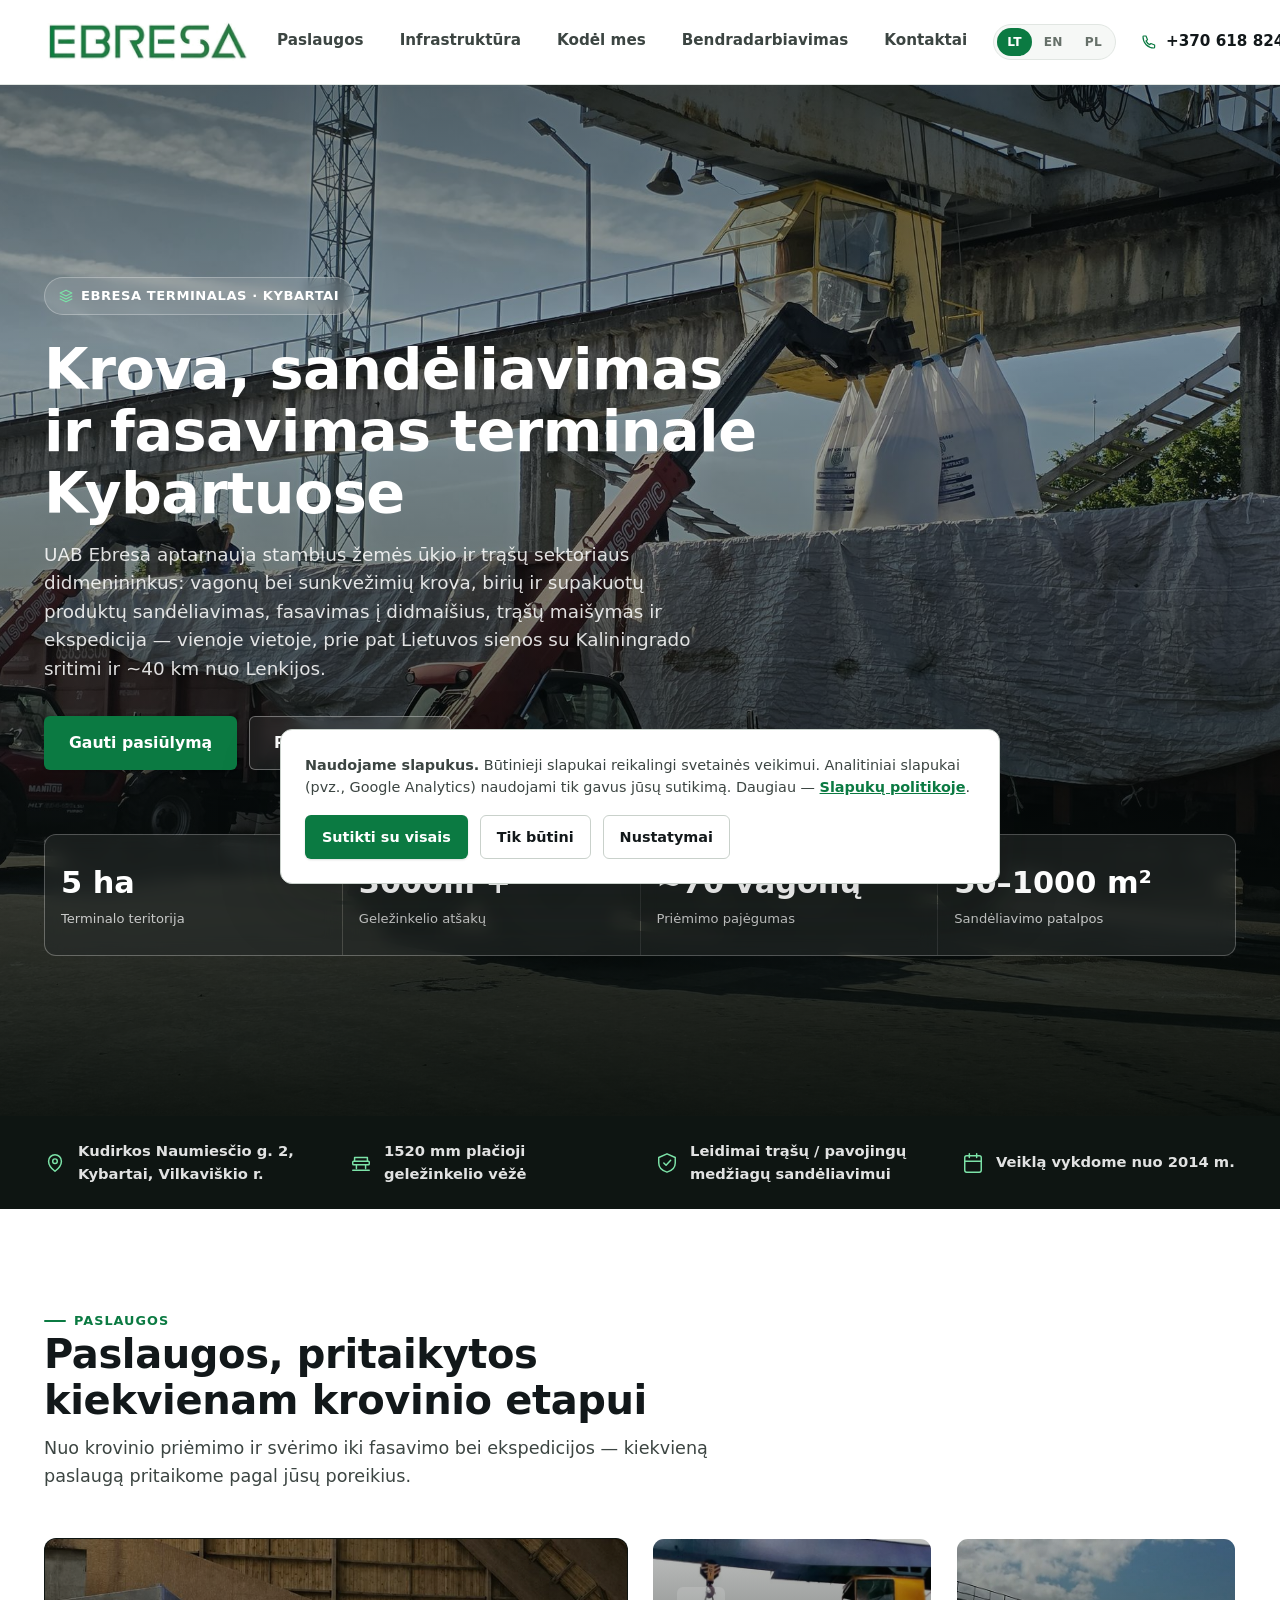
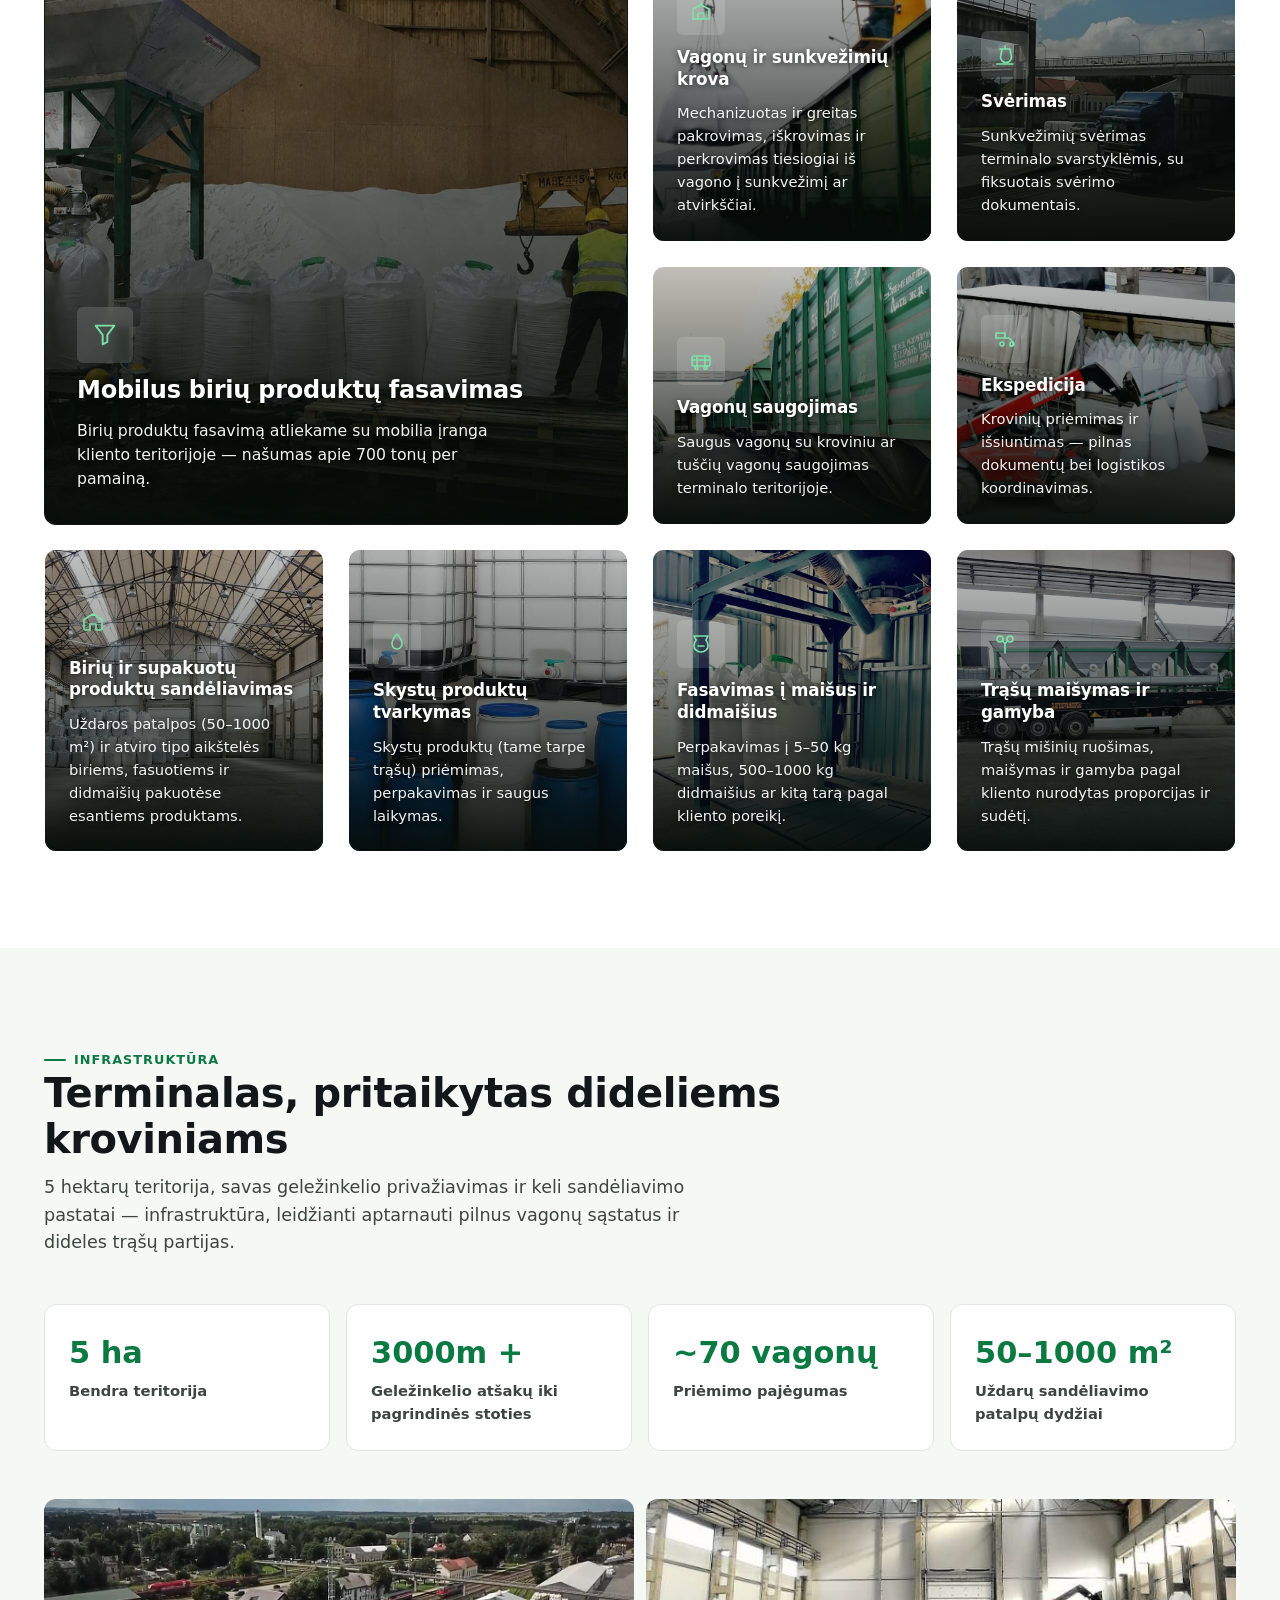
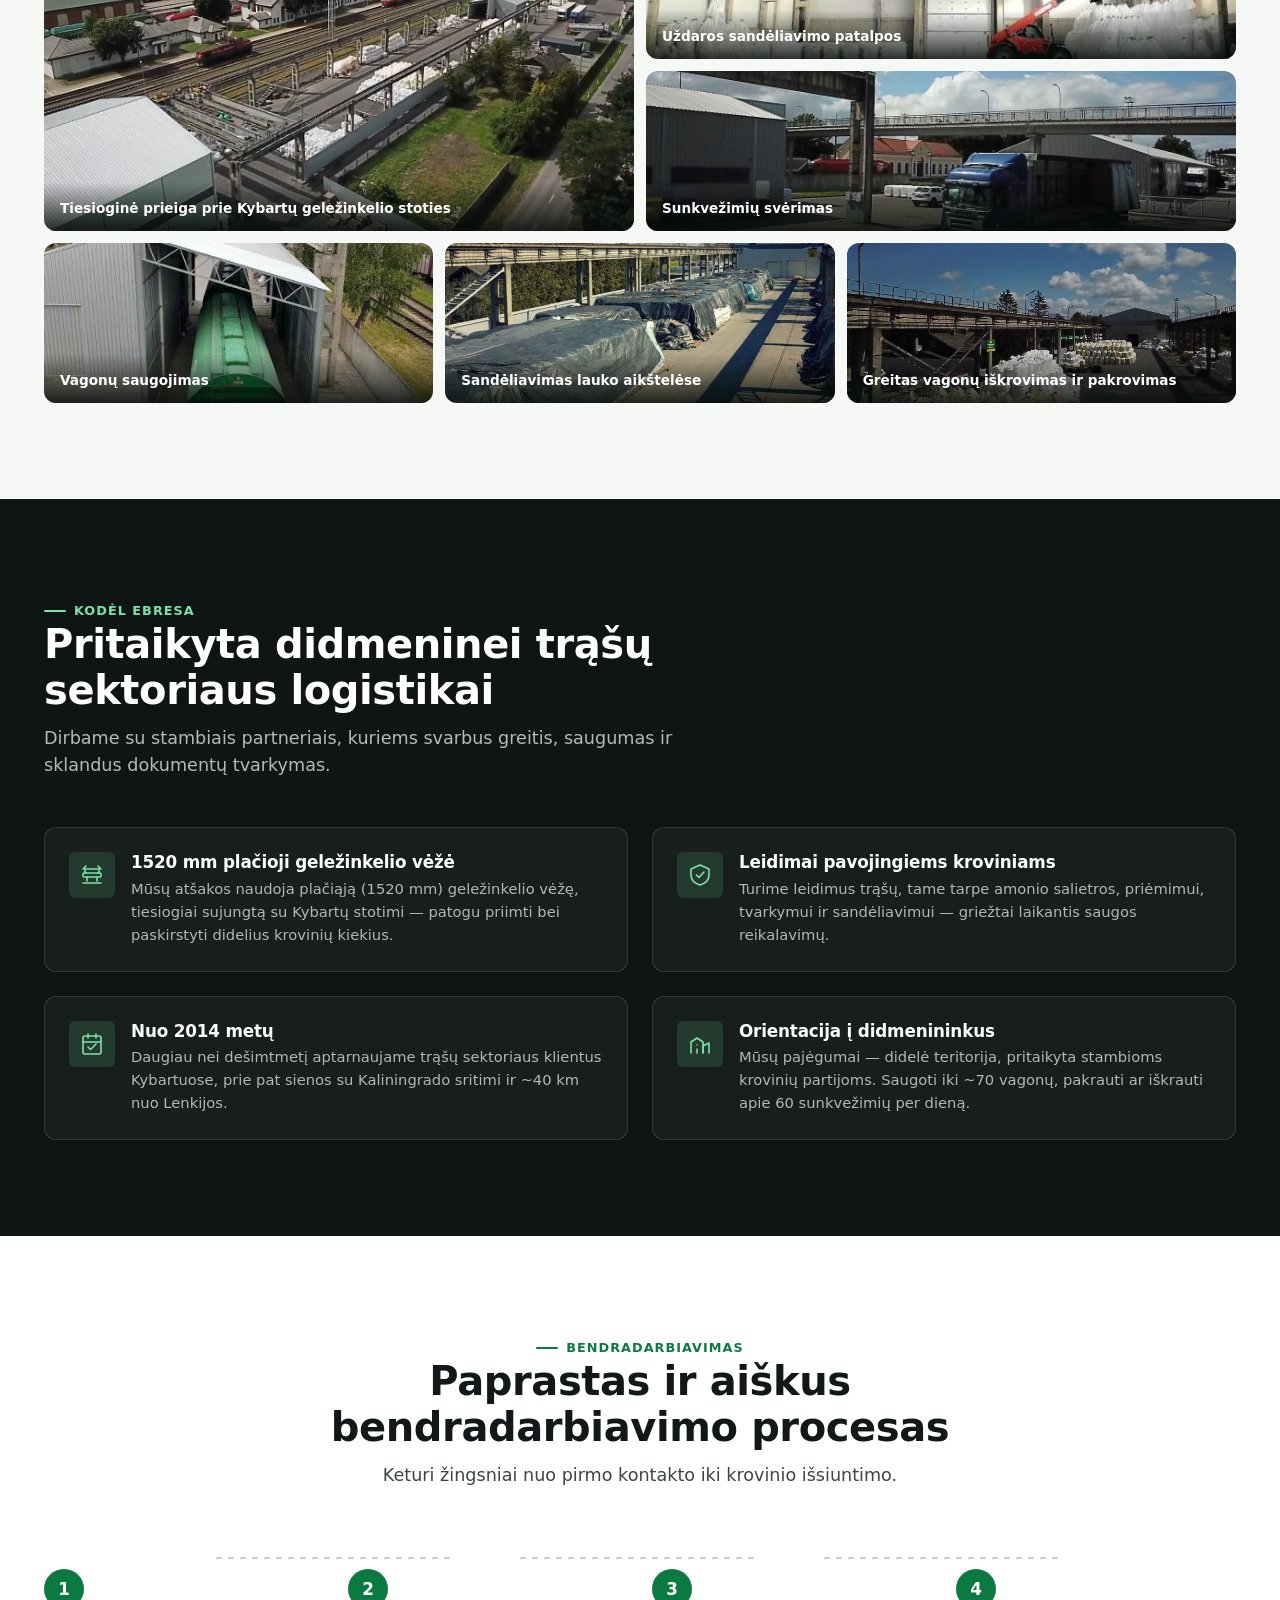
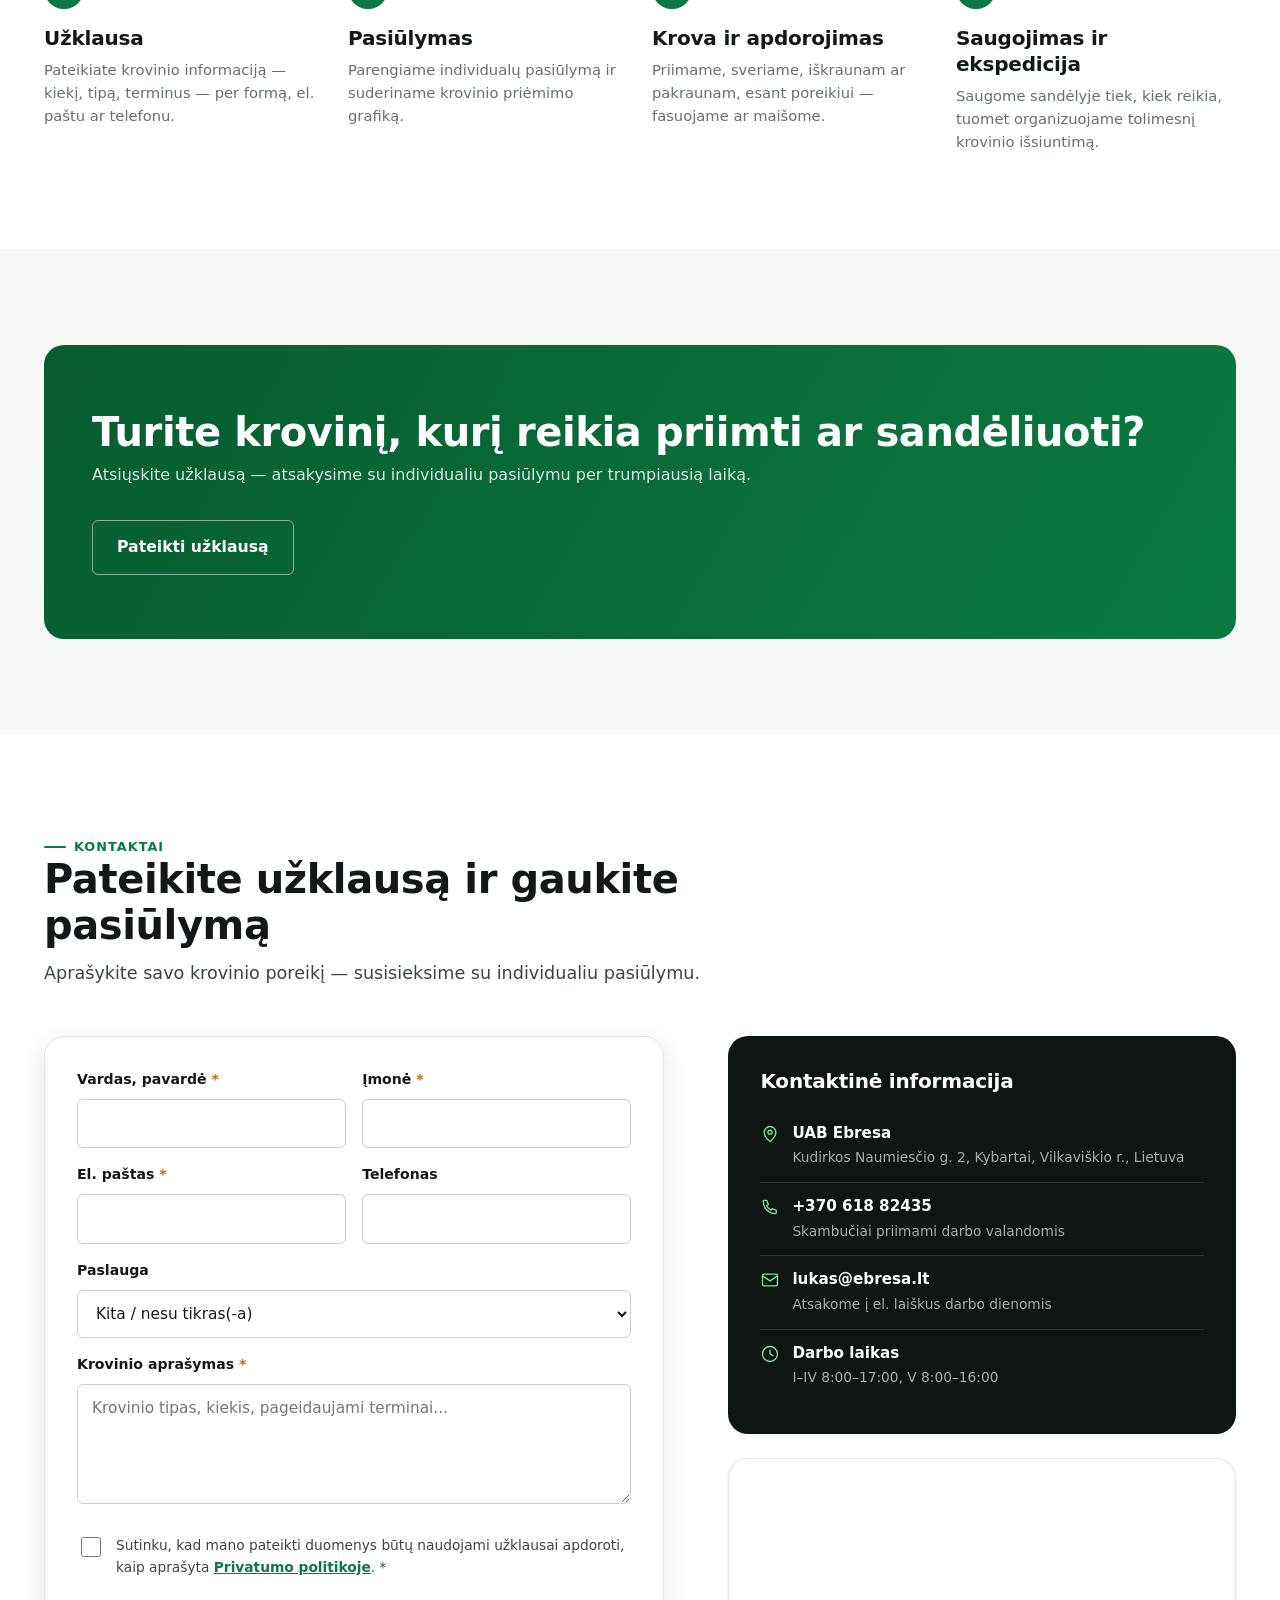
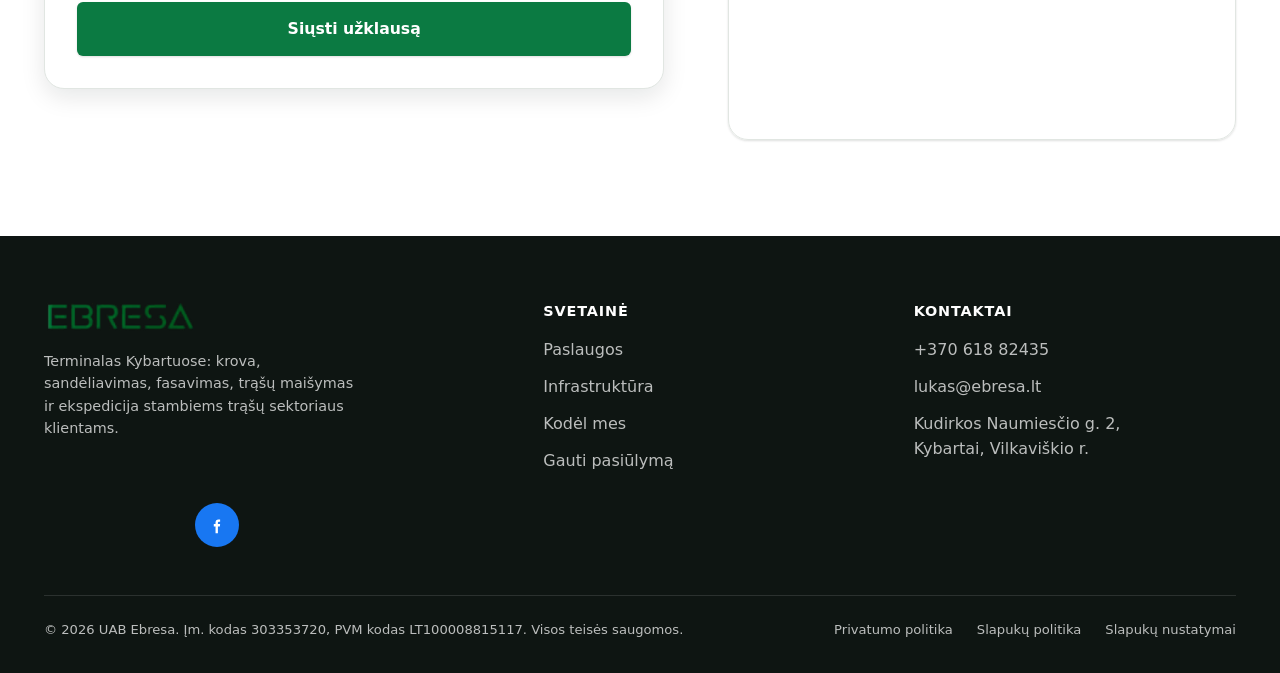
==== commit 4a077eac: "Add hover slide-out animation to Facebook footer icon The circle expands into a pill on hover/focus " ====
--- a/index.html
+++ b/index.html
@@ -521,6 +521,7 @@
         <div class="footer-social">
           <a class="social-link" href="https://www.facebook.com/ebresa/" target="_blank" rel="noopener noreferrer" aria-label="EBRESA Facebook">
             <svg viewBox="0 0 24 24" fill="currentColor" aria-hidden="true"><path d="M15.5 8.5H14c-.6 0-1 .4-1 1V11h2.4l-.3 2.5H13V21h-2.6v-7.5H8.5V11h1.9V9.2c0-2 1.2-3.2 3.1-3.2.9 0 1.7.1 1.9.1v2.4Z"/></svg>
+            <span class="social-link-label">Facebook</span>
           </a>
         </div>
       </div>
--- a/css/style.css
+++ b/css/style.css
@@ -462,15 +462,29 @@
 .footer-bottom a:hover { color: #fff; }
 .footer-legal { display: flex; align-items: center; gap: var(--sp-5); flex-wrap: wrap; }
 
-.footer-social { margin-top: var(--sp-5); }
+.footer-social { display: flex; justify-content: center; margin-top: var(--sp-8); max-width: 34ch; }
 .social-link {
-  display: inline-flex; align-items: center; justify-content: center;
-  width: 44px; height: 44px; border-radius: 50%; flex-shrink: 0;
+  display: inline-flex; align-items: center; justify-content: flex-start;
+  width: 44px; height: 44px; border-radius: 22px; flex-shrink: 0;
+  padding-inline: 11px; overflow: hidden;
   background: #1877F2; color: #fff;
-  transition: background-color .15s var(--ease), transform .15s var(--ease);
-}
-.social-link svg { width: 22px; height: 22px; }
-.social-link:hover { background: #145DBF; transform: translateY(-2px); }
+  transition: width .3s var(--ease), background-color .15s var(--ease), transform .15s var(--ease);
+}
+.social-link svg { width: 22px; height: 22px; flex-shrink: 0; }
+.social-link-label {
+  display: inline-block; white-space: nowrap; overflow: hidden;
+  font-weight: 700; font-size: 0.92rem; letter-spacing: 0.01em;
+  max-width: 0; margin-left: 0; opacity: 0;
+  transition: max-width .3s var(--ease), margin-left .3s var(--ease), opacity .2s var(--ease) .05s;
+}
+.social-link:hover,
+.social-link:focus-visible {
+  background: #145DBF; transform: translateY(-2px); width: 150px;
+}
+.social-link:hover .social-link-label,
+.social-link:focus-visible .social-link-label {
+  max-width: 100px; margin-left: 8px; opacity: 1;
+}
 
 /* =========================================================
    Cookie consent
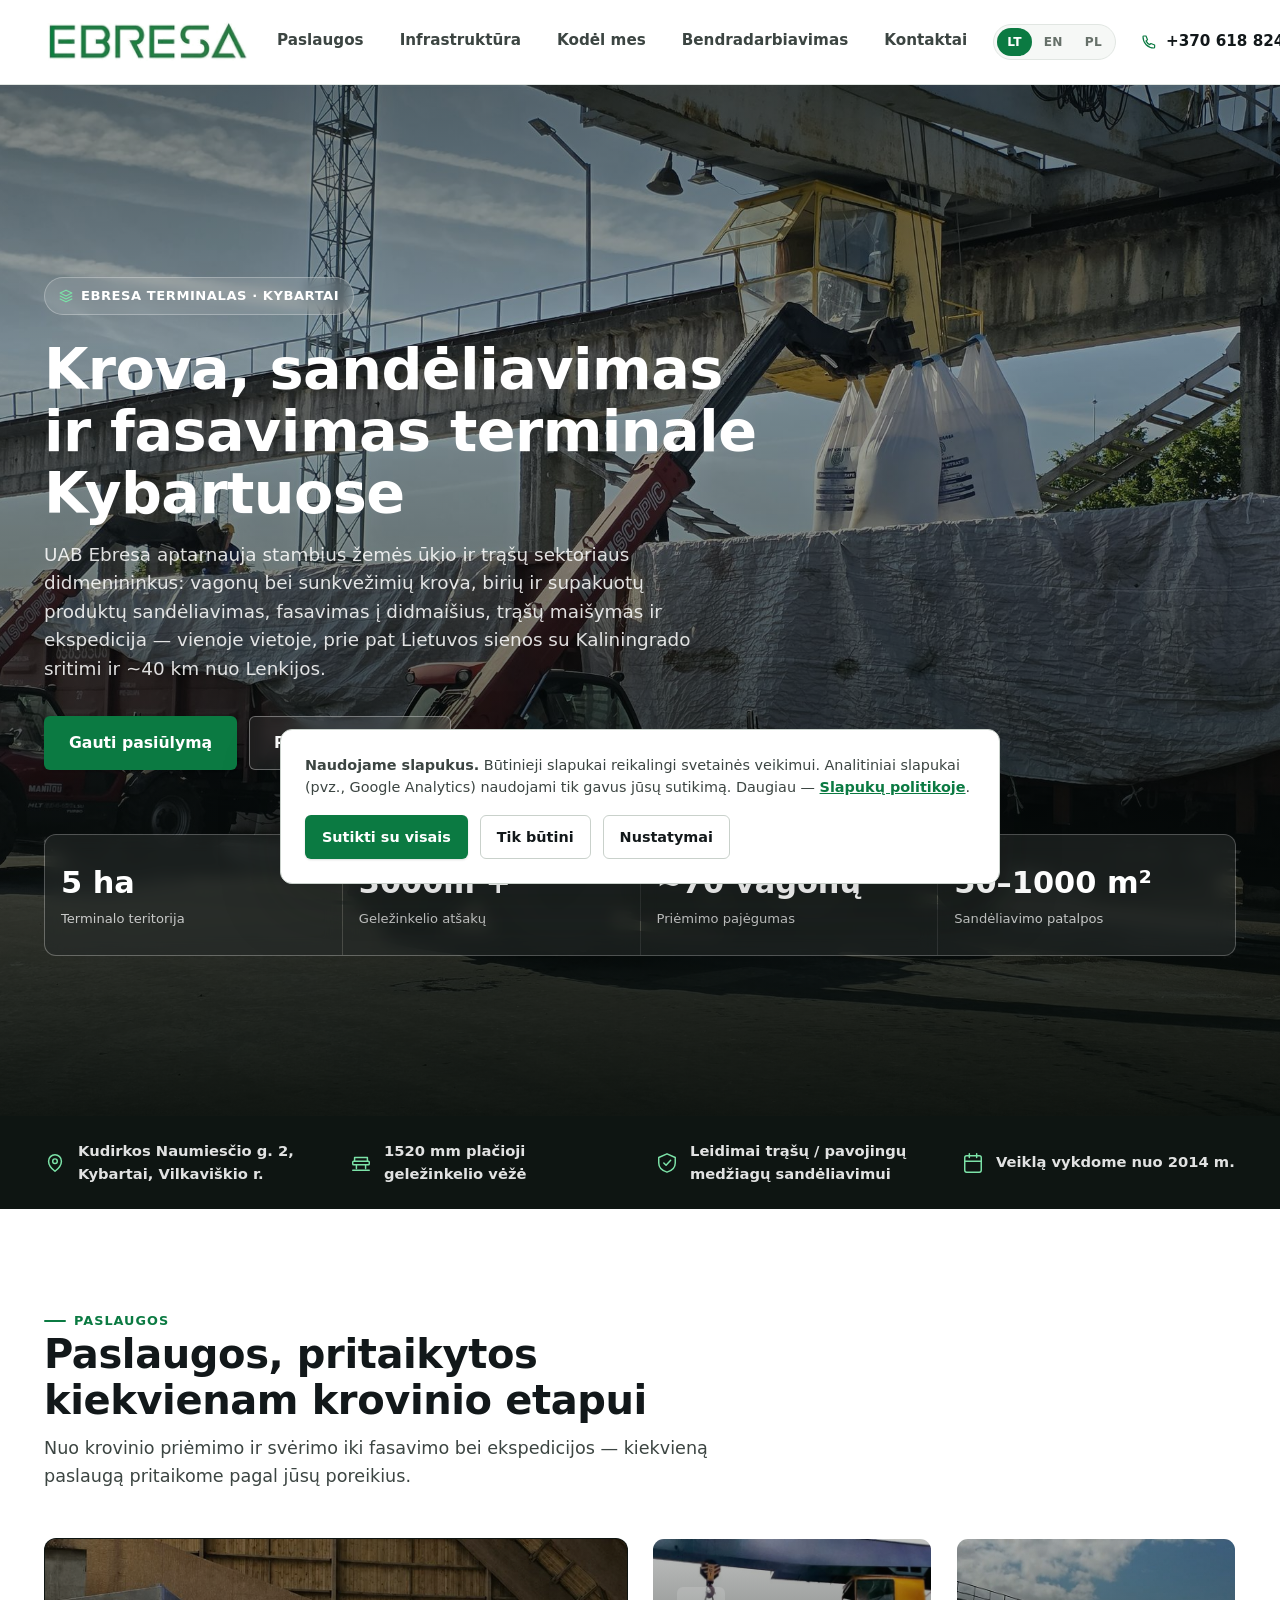
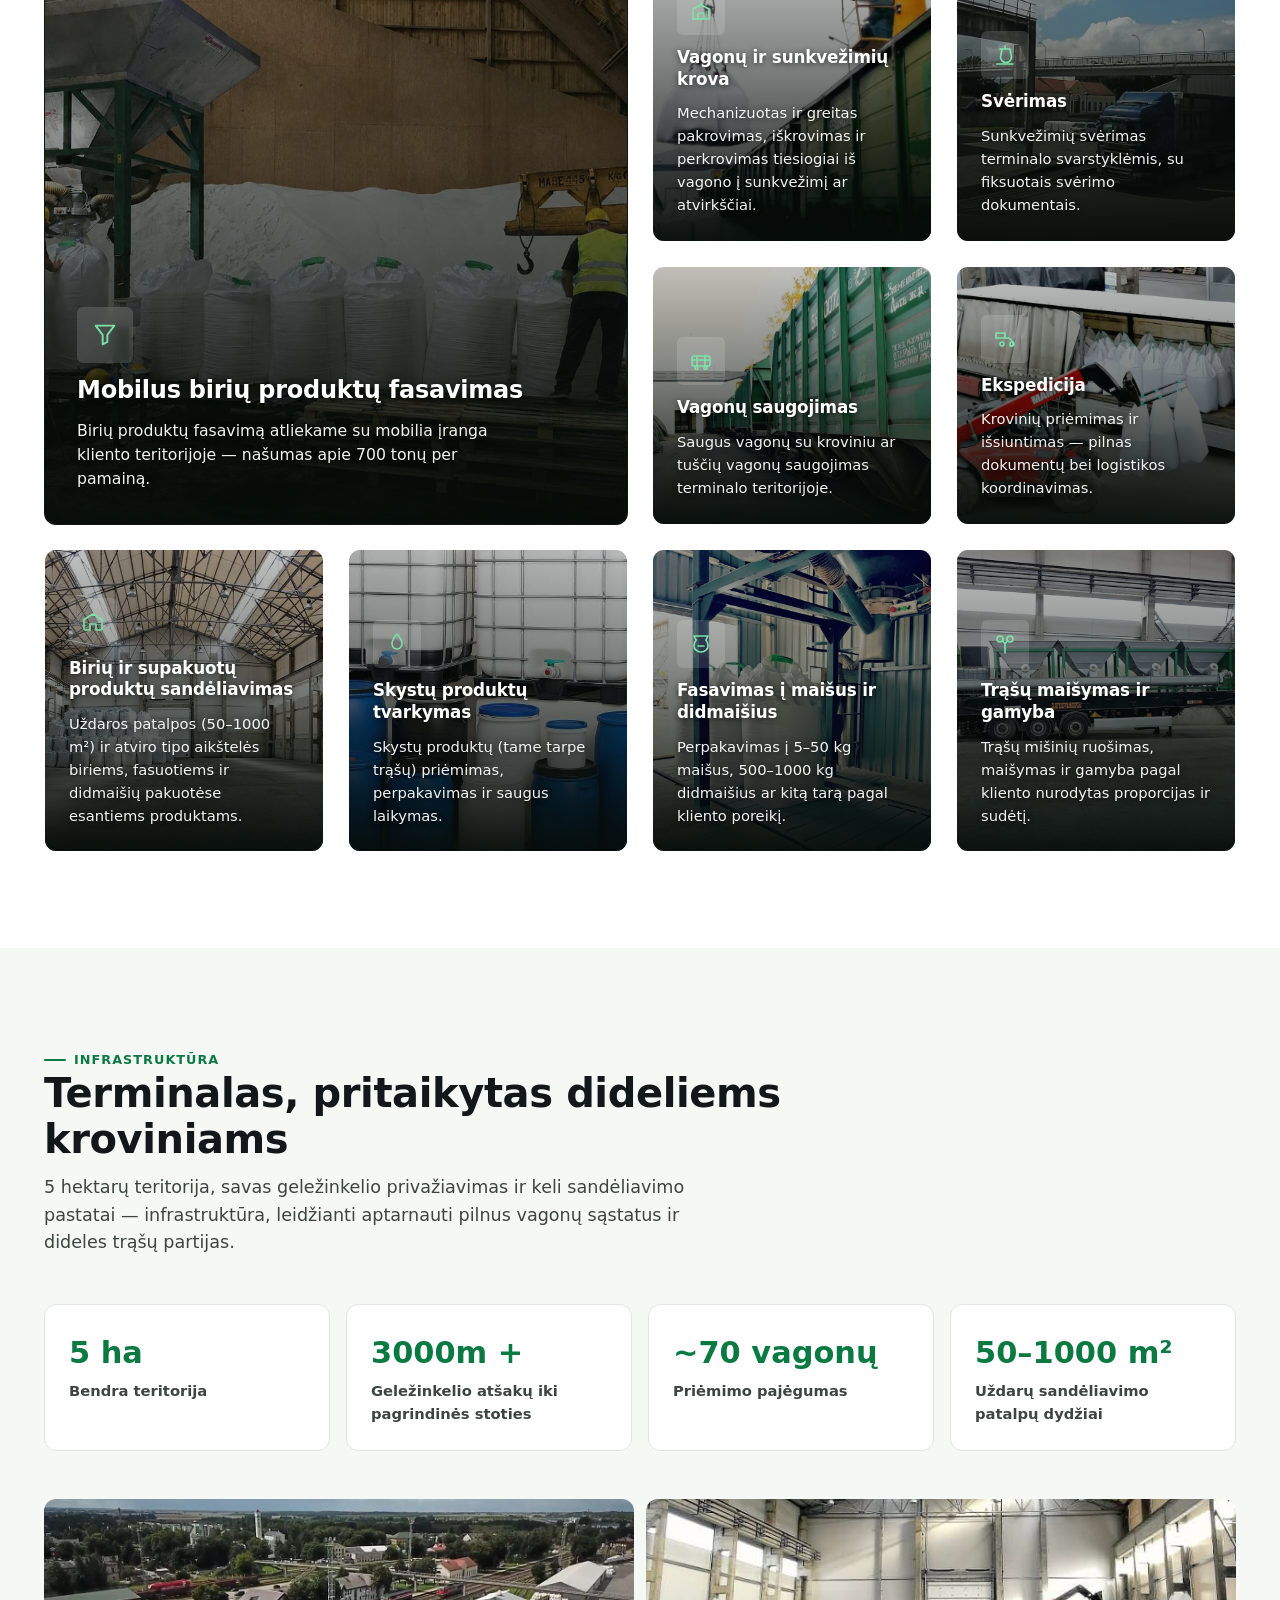
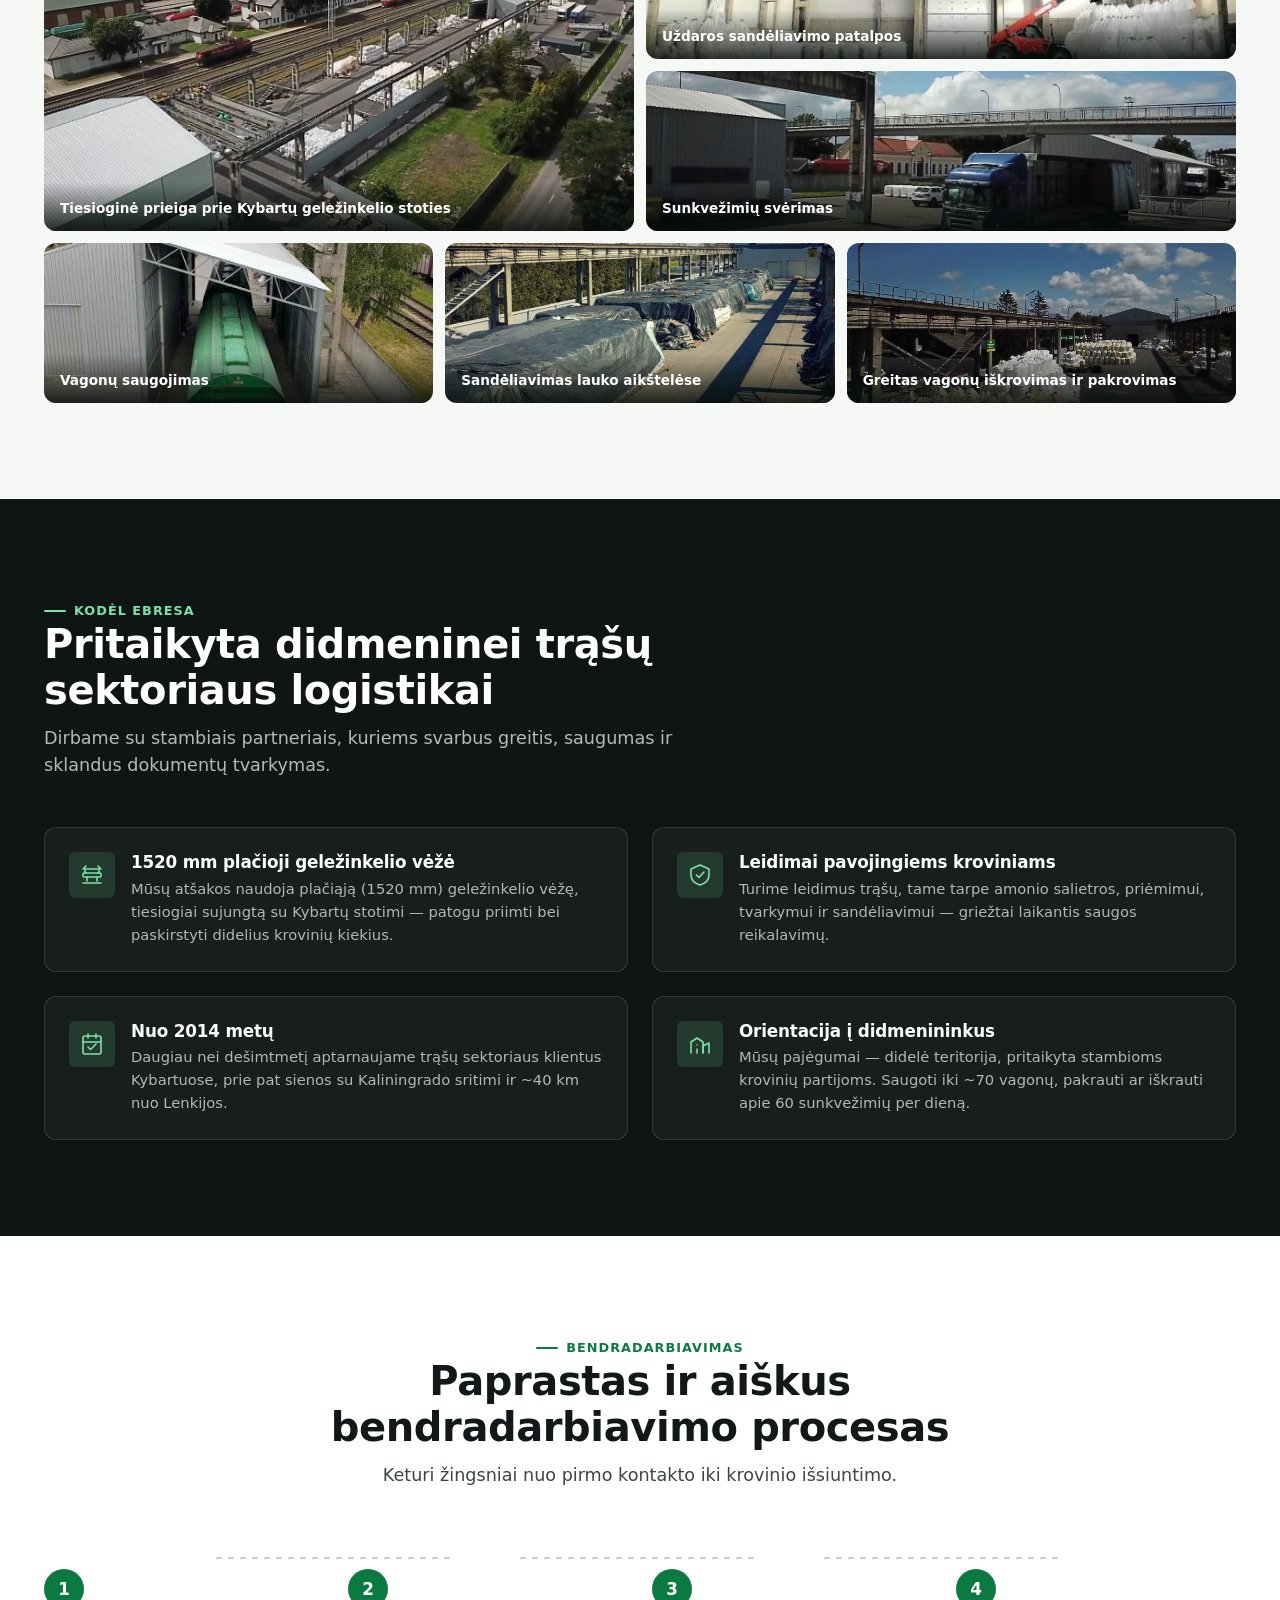
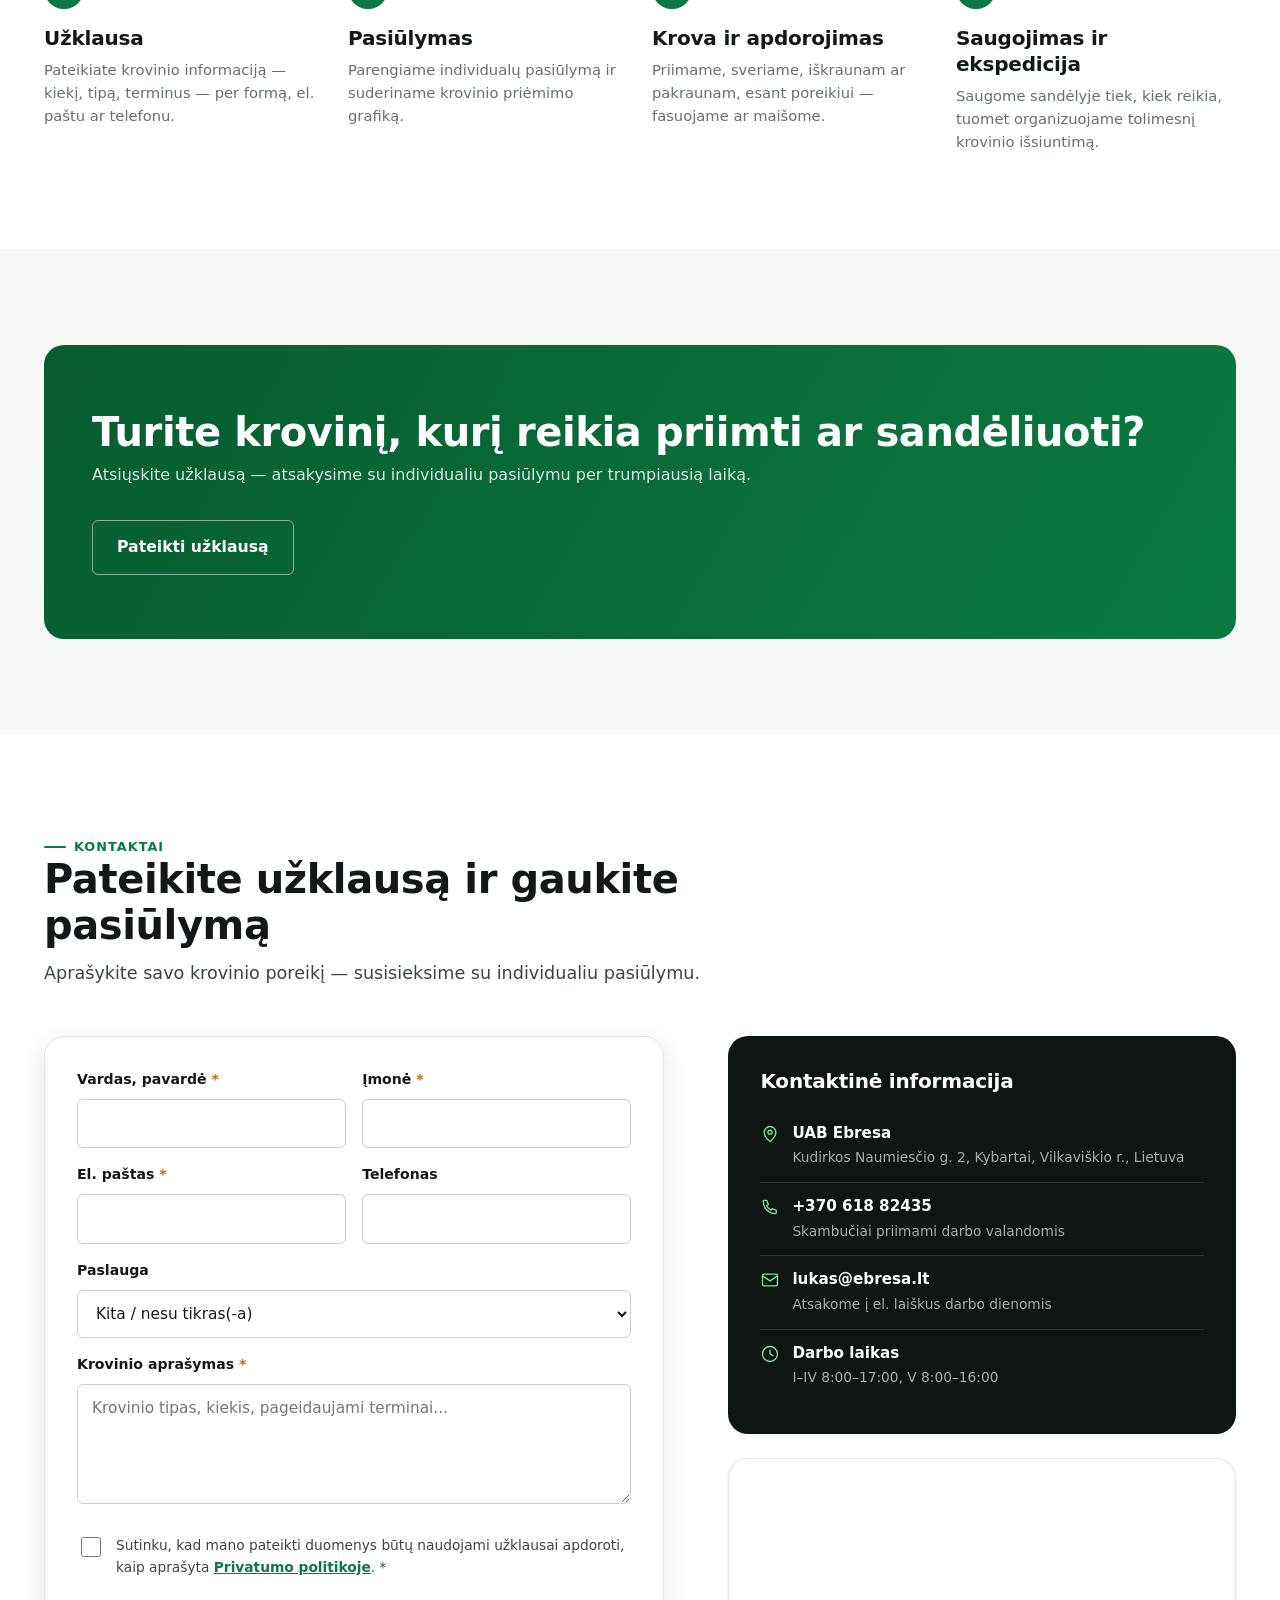
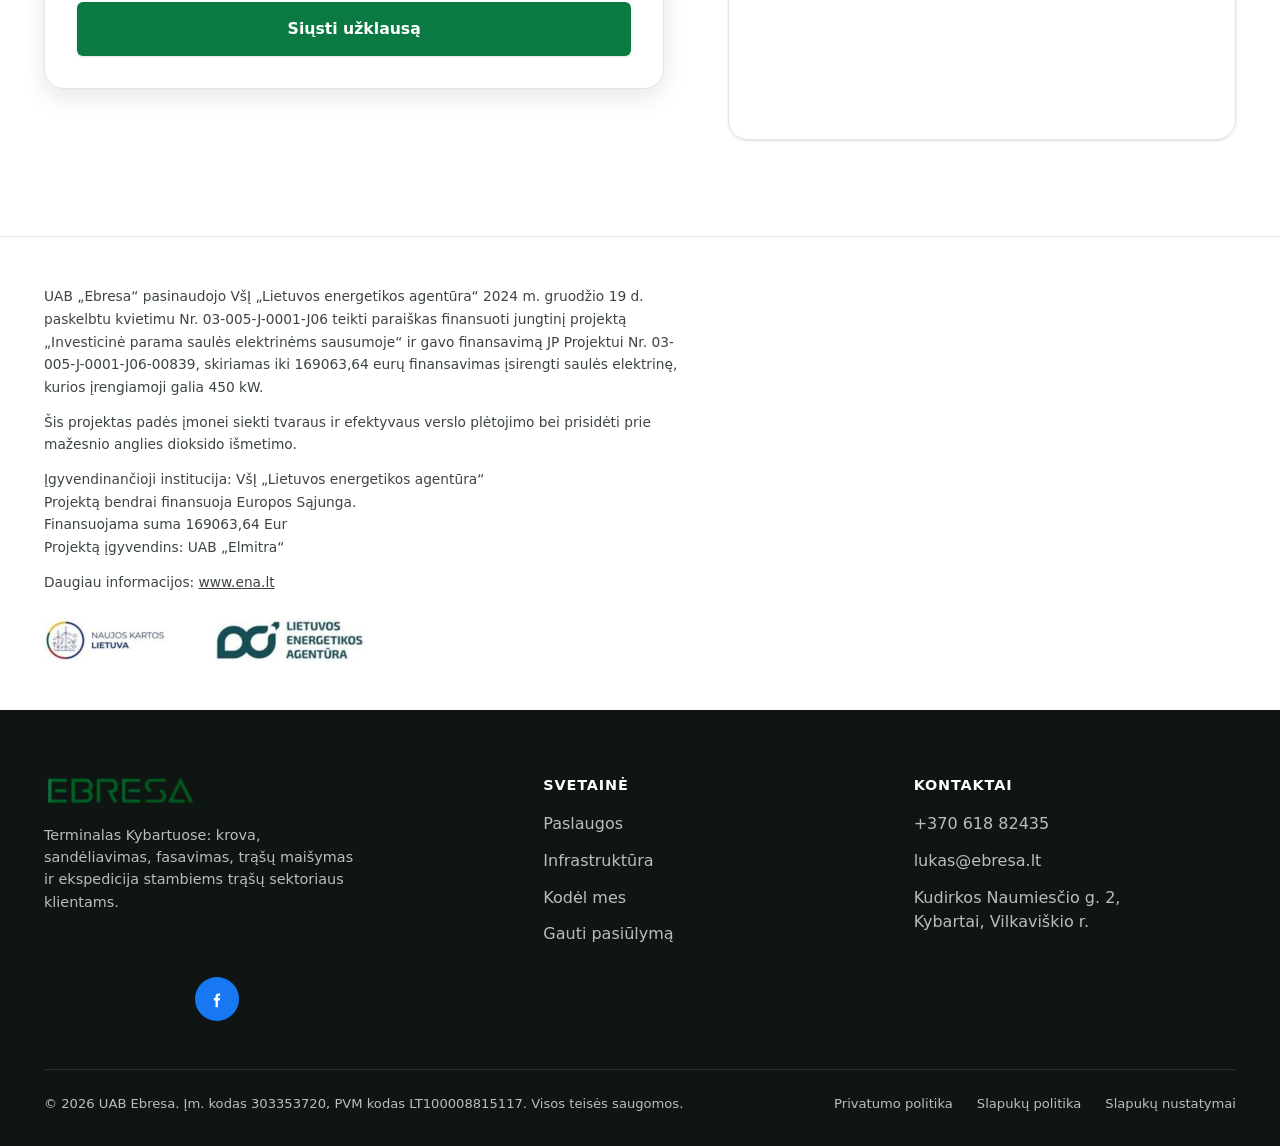
==== commit e87295b2: "Add EU/state funding disclosure notice to homepage footer area Shows the Naujos kartos Lietuva / LEA" ====
--- a/index.html
+++ b/index.html
@@ -507,6 +507,25 @@
     </div>
   </section>
 
+  <!-- ============================= FUNDING NOTICE ============================= -->
+  <section id="finansavimas" class="funding-notice">
+    <div class="container">
+      <p>UAB „Ebresa“ pasinaudojo VšĮ „Lietuvos energetikos agentūra“ 2024 m. gruodžio 19 d. paskelbtu kvietimu Nr. 03-005-J-0001-J06 teikti paraiškas finansuoti jungtinį projektą „Investicinė parama saulės elektrinėms sausumoje“ ir gavo finansavimą JP Projektui Nr. 03-005-J-0001-J06-00839, skiriamas iki 169063,64 eurų finansavimas įsirengti saulės elektrinę, kurios įrengiamoji galia 450 kW.</p>
+      <p>Šis projektas padės įmonei siekti tvaraus ir efektyvaus verslo plėtojimo bei prisidėti prie mažesnio anglies dioksido išmetimo.</p>
+      <p>
+        Įgyvendinančioji institucija: VšĮ „Lietuvos energetikos agentūra“<br>
+        Projektą bendrai finansuoja Europos Sąjunga.<br>
+        Finansuojama suma 169063,64 Eur<br>
+        Projektą įgyvendins: UAB „Elmitra“
+      </p>
+      <p>Daugiau informacijos: <a href="https://www.ena.lt" target="_blank" rel="noopener noreferrer">www.ena.lt</a></p>
+      <div class="funding-logos">
+        <img src="images/logo-naujos-kartos-lietuva.png" alt="Naujos kartos Lietuva" height="44">
+        <img src="images/logo-lietuvos-energetikos-agentura.png" alt="Lietuvos energetikos agentūra" height="44">
+      </div>
+    </div>
+  </section>
+
 </main>
 
 <!-- ============================= FOOTER ============================= -->
--- a/css/style.css
+++ b/css/style.css
@@ -445,6 +445,17 @@
 
 .map-embed { border-radius: var(--radius-l); overflow: hidden; border: 1px solid var(--c-border); box-shadow: var(--shadow-s); }
 .map-embed iframe { width: 100%; height: 280px; border: 0; display: block; }
+
+/* =========================================================
+   Funding notice
+   ========================================================= */
+.funding-notice { padding-block: var(--sp-7); border-top: 1px solid var(--c-border); }
+.funding-notice p { max-width: 74ch; font-size: 0.86rem; line-height: 1.65; color: var(--c-ink-soft); margin-bottom: var(--sp-3); }
+.funding-notice p:last-of-type { margin-bottom: 0; }
+.funding-notice a { color: var(--c-ink-soft); text-decoration: underline; }
+.funding-notice a:hover { color: var(--c-ink); }
+.funding-logos { display: flex; align-items: center; gap: var(--sp-7); flex-wrap: wrap; margin-top: var(--sp-5); }
+.funding-logos img { height: 44px; width: auto; }
 
 /* =========================================================
    Footer
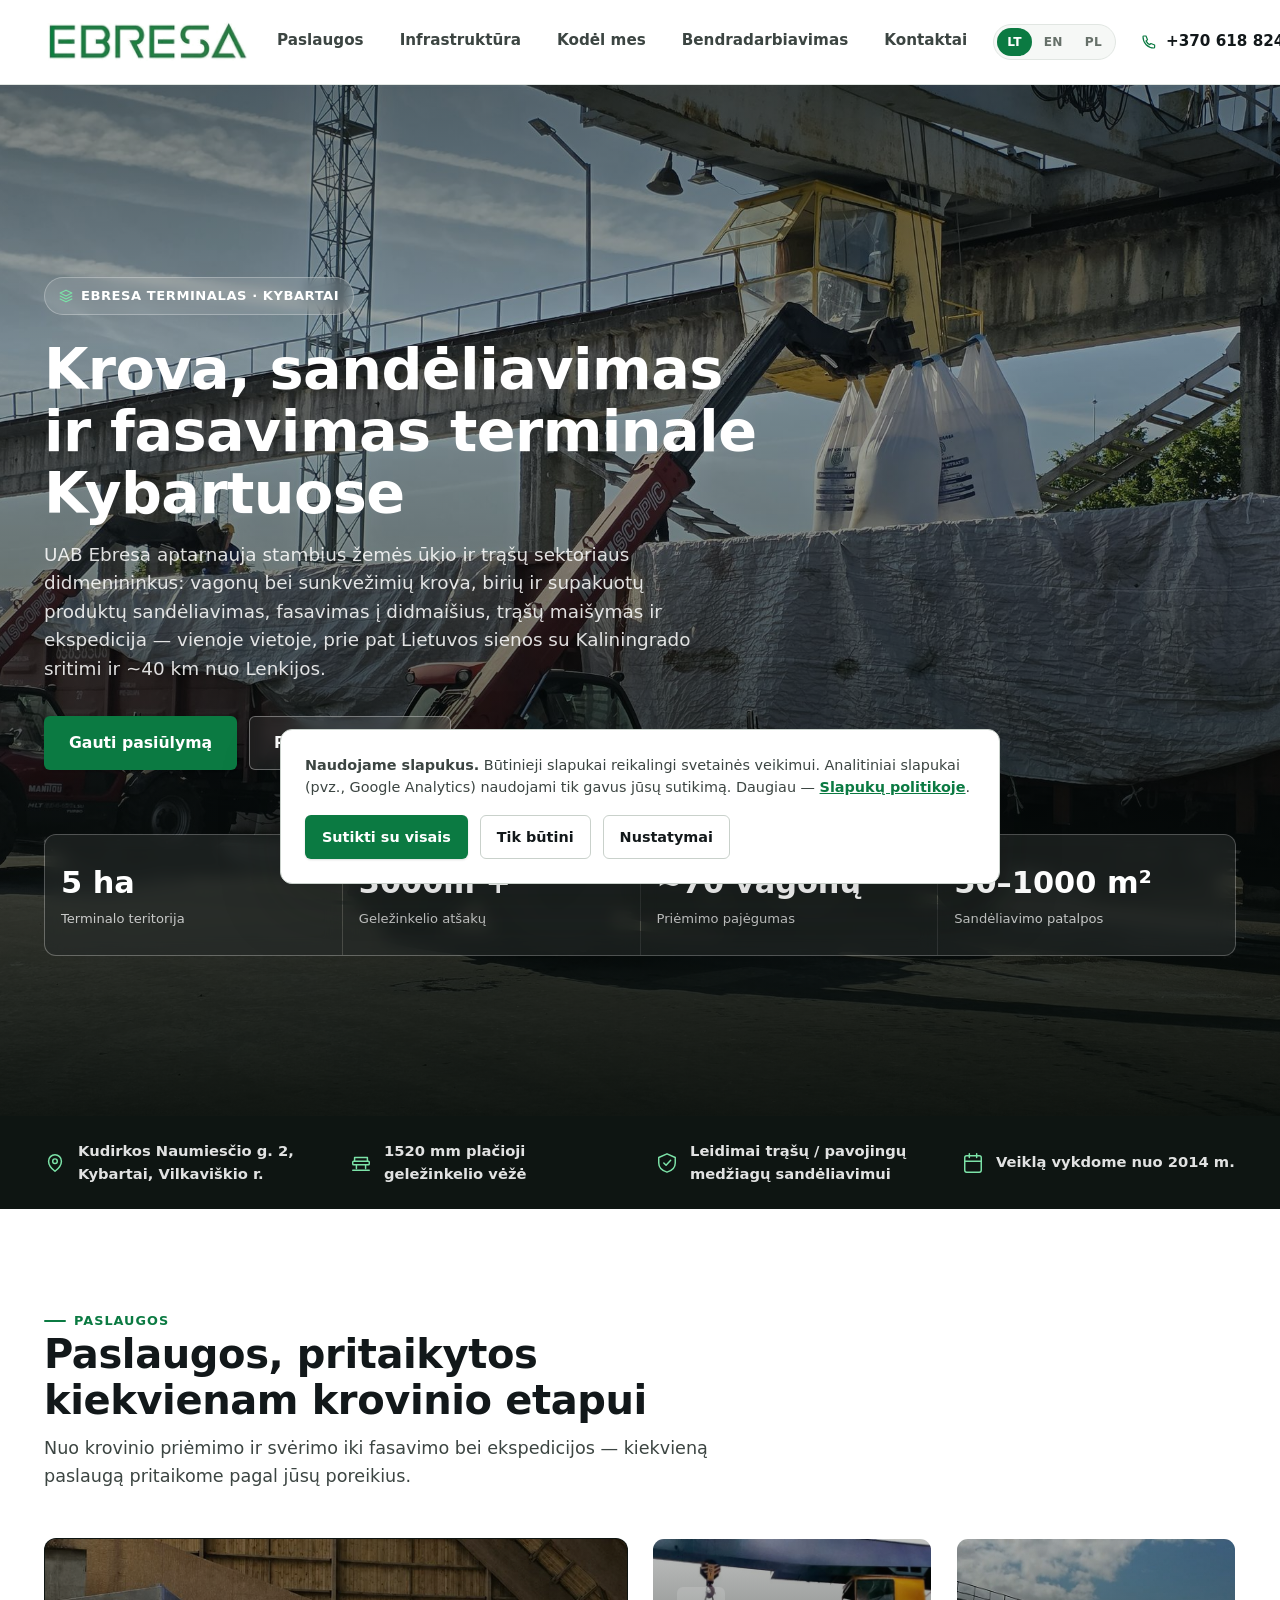
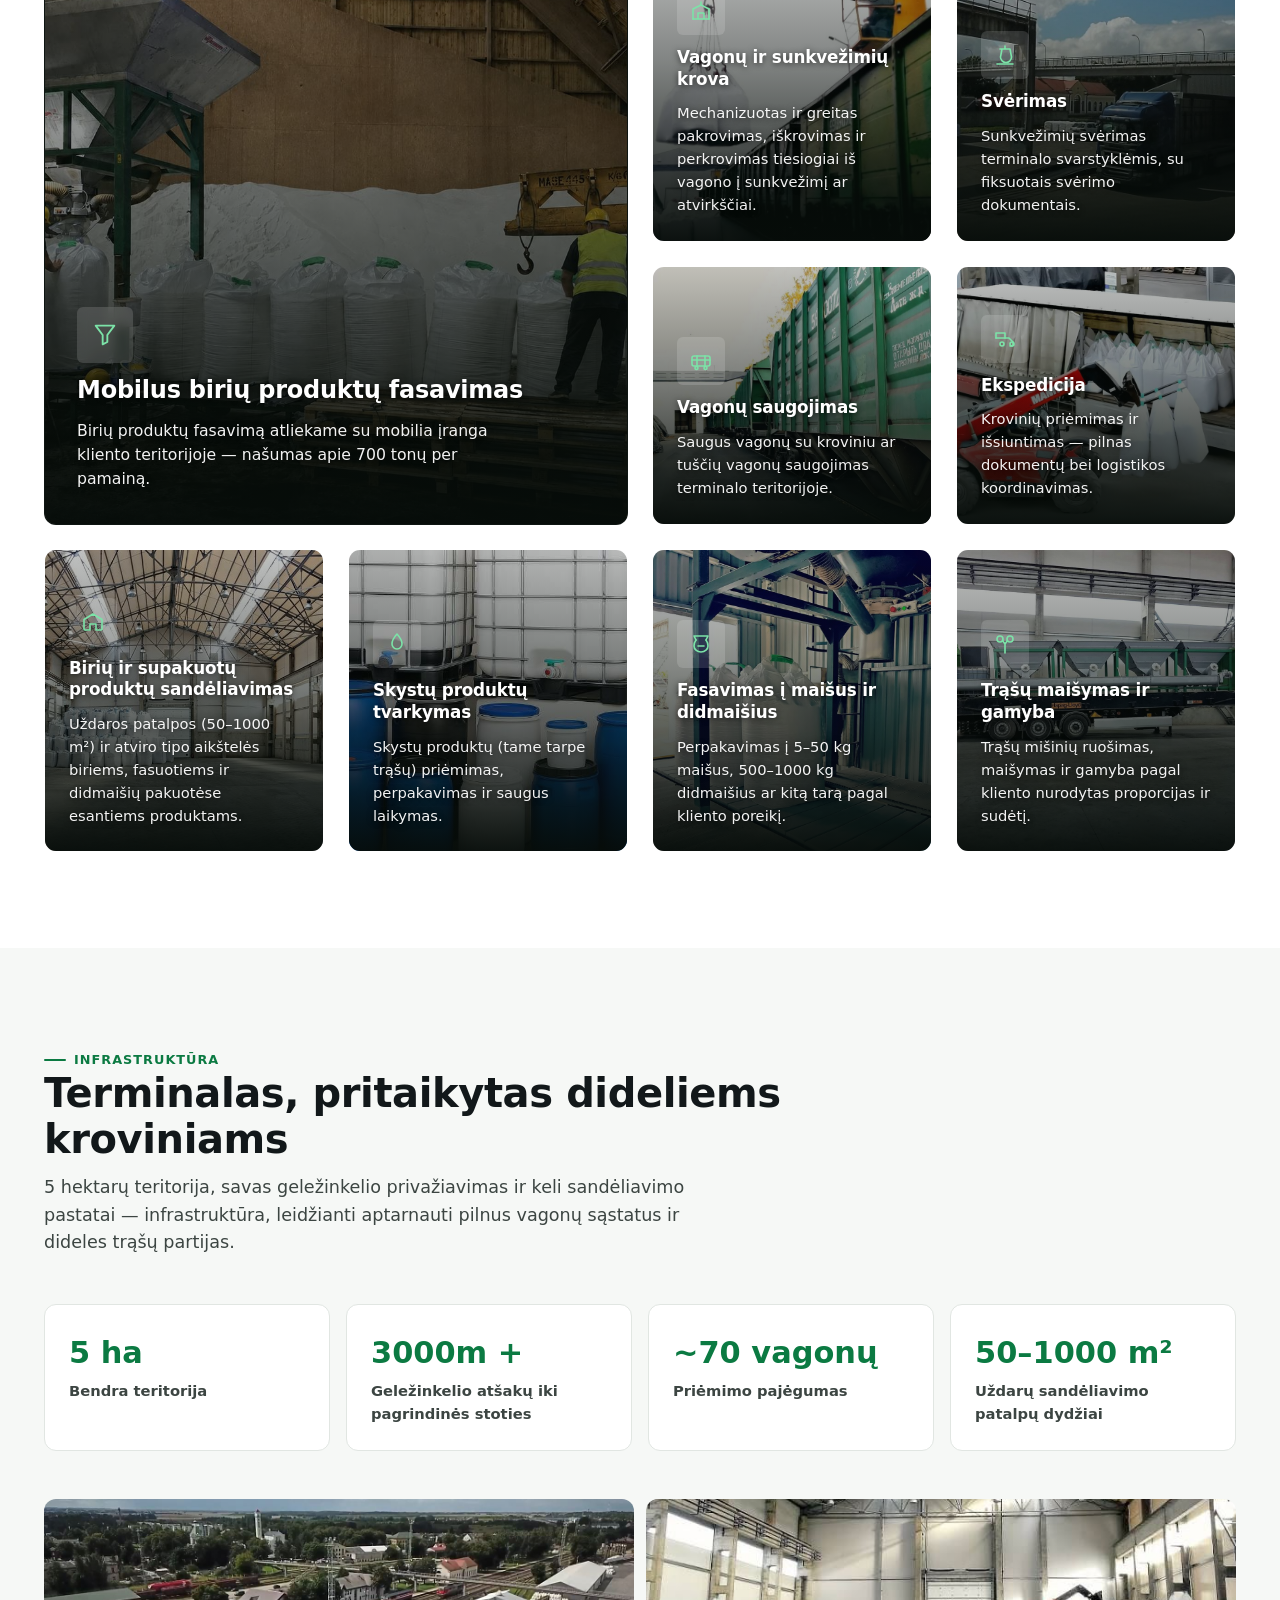
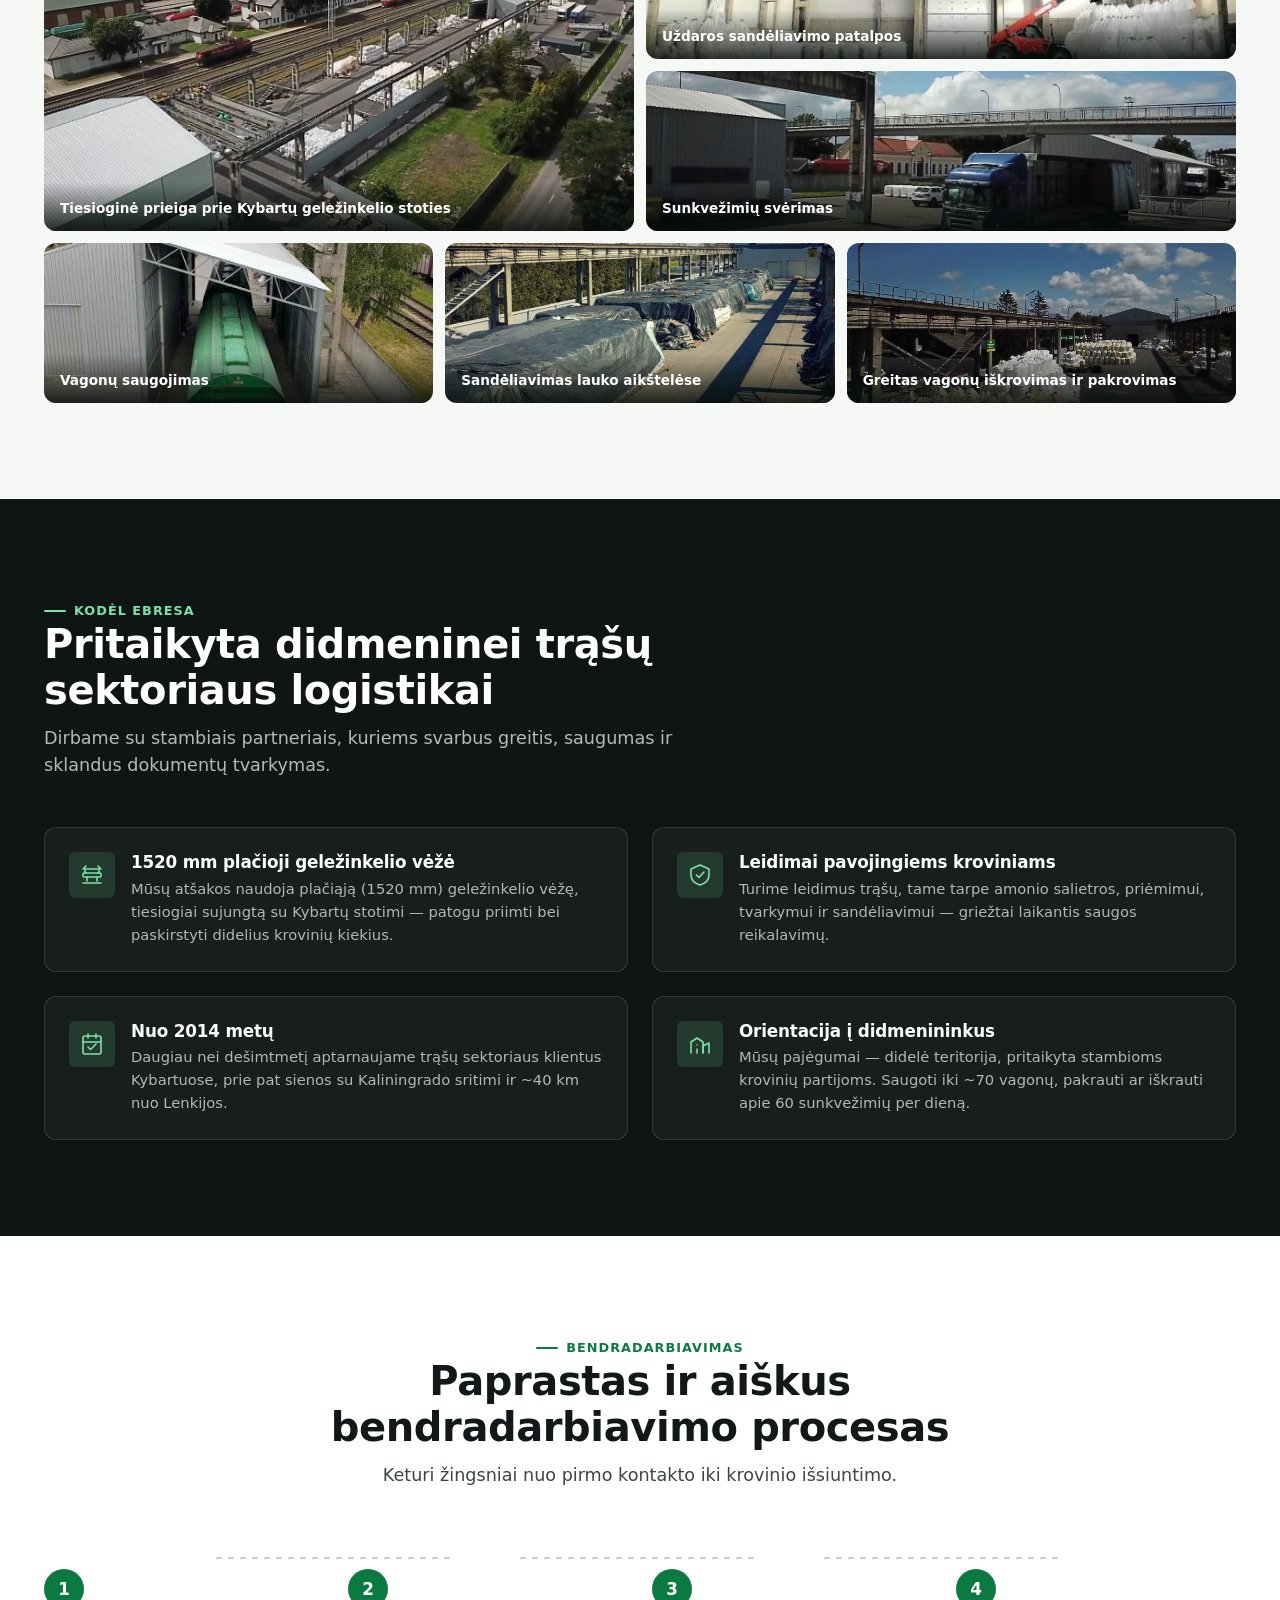
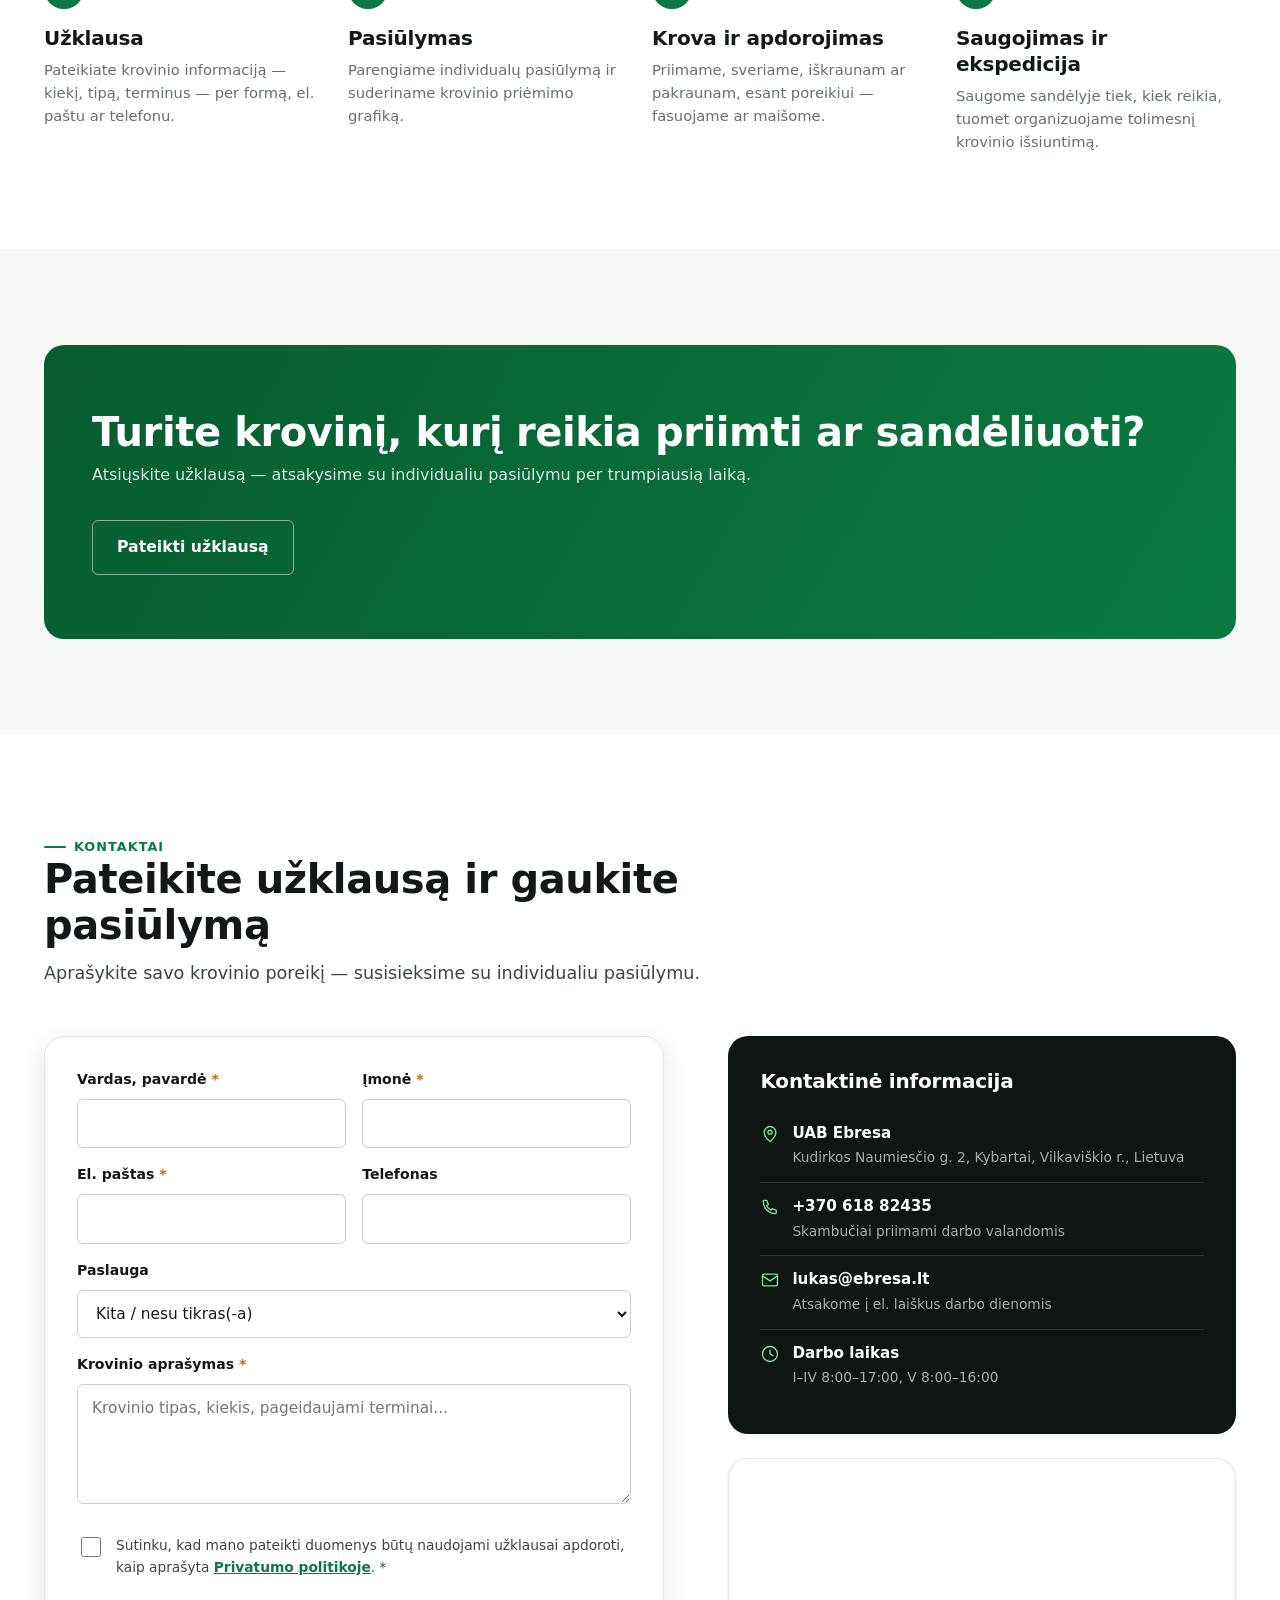
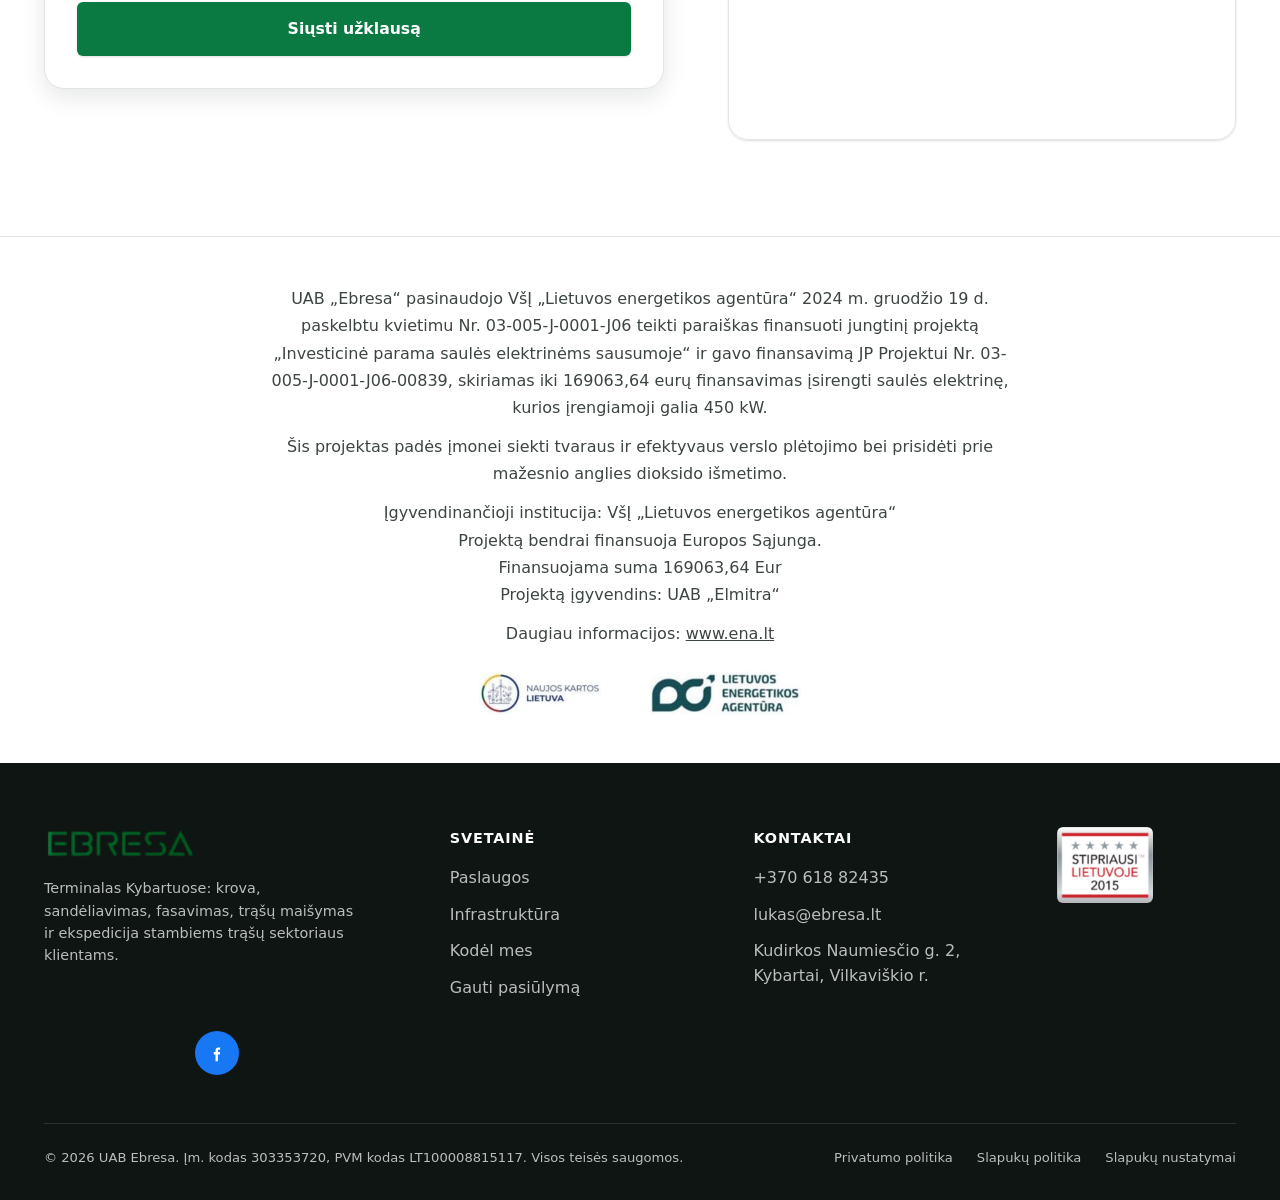
==== commit 064f98d8: "Enlarge/center funding notice text and add Stipriausi Lietuvoje 2015 badge Funding notice paragraph " ====
--- a/index.html
+++ b/index.html
@@ -561,6 +561,9 @@
           <li>Kudirkos Naumiesčio g. 2,<br>Kybartai, Vilkaviškio r.</li>
         </ul>
       </div>
+      <div class="footer-badge">
+        <img src="images/badge-stipriausi-2015.png" alt="Stipriausi Lietuvoje 2015">
+      </div>
     </div>
 
     <div class="footer-bottom">
--- a/css/style.css
+++ b/css/style.css
@@ -449,20 +449,21 @@
 /* =========================================================
    Funding notice
    ========================================================= */
-.funding-notice { padding-block: var(--sp-7); border-top: 1px solid var(--c-border); }
-.funding-notice p { max-width: 74ch; font-size: 0.86rem; line-height: 1.65; color: var(--c-ink-soft); margin-bottom: var(--sp-3); }
+.funding-notice { padding-block: var(--sp-7); border-top: 1px solid var(--c-border); text-align: center; }
+.funding-notice p { max-width: 74ch; margin-inline: auto; font-size: 1rem; line-height: 1.7; color: var(--c-ink-soft); margin-bottom: var(--sp-3); }
 .funding-notice p:last-of-type { margin-bottom: 0; }
 .funding-notice a { color: var(--c-ink-soft); text-decoration: underline; }
 .funding-notice a:hover { color: var(--c-ink); }
-.funding-logos { display: flex; align-items: center; gap: var(--sp-7); flex-wrap: wrap; margin-top: var(--sp-5); }
+.funding-logos { display: flex; align-items: center; justify-content: center; gap: var(--sp-7); flex-wrap: wrap; margin-top: var(--sp-5); }
 .funding-logos img { height: 44px; width: auto; }
 
 /* =========================================================
    Footer
    ========================================================= */
 .site-footer { background: var(--c-dark); color: rgba(255,255,255,0.72); padding-block: var(--sp-8) var(--sp-6); }
-.footer-grid { display: grid; grid-template-columns: 1.4fr 1fr 1fr; gap: var(--sp-7); padding-bottom: var(--sp-7); border-bottom: 1px solid rgba(255,255,255,0.12); }
+.footer-grid { display: grid; grid-template-columns: 1.4fr 1fr 1fr 0.7fr; gap: var(--sp-7); padding-bottom: var(--sp-7); border-bottom: 1px solid rgba(255,255,255,0.12); }
 @media (max-width: 780px) { .footer-grid { grid-template-columns: 1fr; gap: var(--sp-6); } }
+.footer-badge img { width: 96px; height: auto; border-radius: var(--radius-s); }
 .footer-brand { display: flex; align-items: center; gap: var(--sp-2); margin-bottom: var(--sp-4); }
 .footer-brand img { height: 34px; }
 .footer-brand span { font-family: var(--font-head); font-weight: 800; color: #fff; font-size: 1.05rem; }
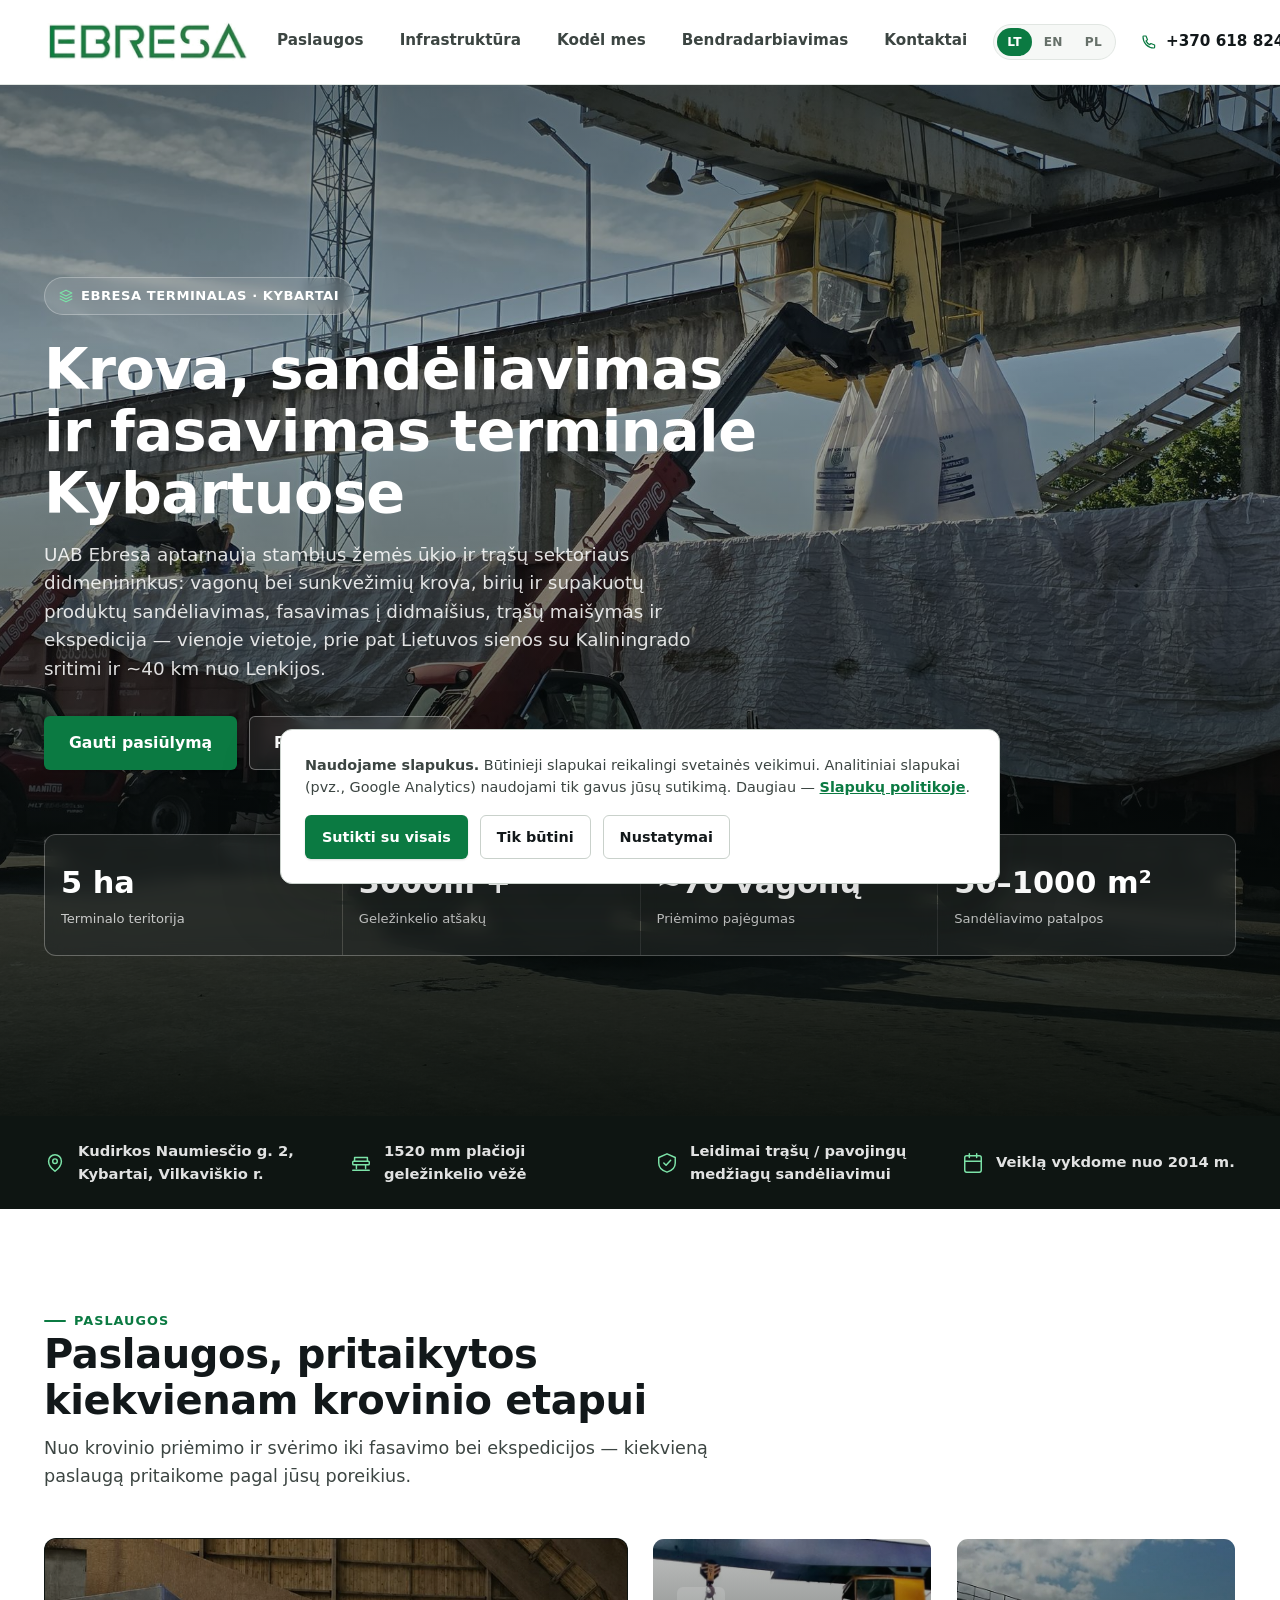
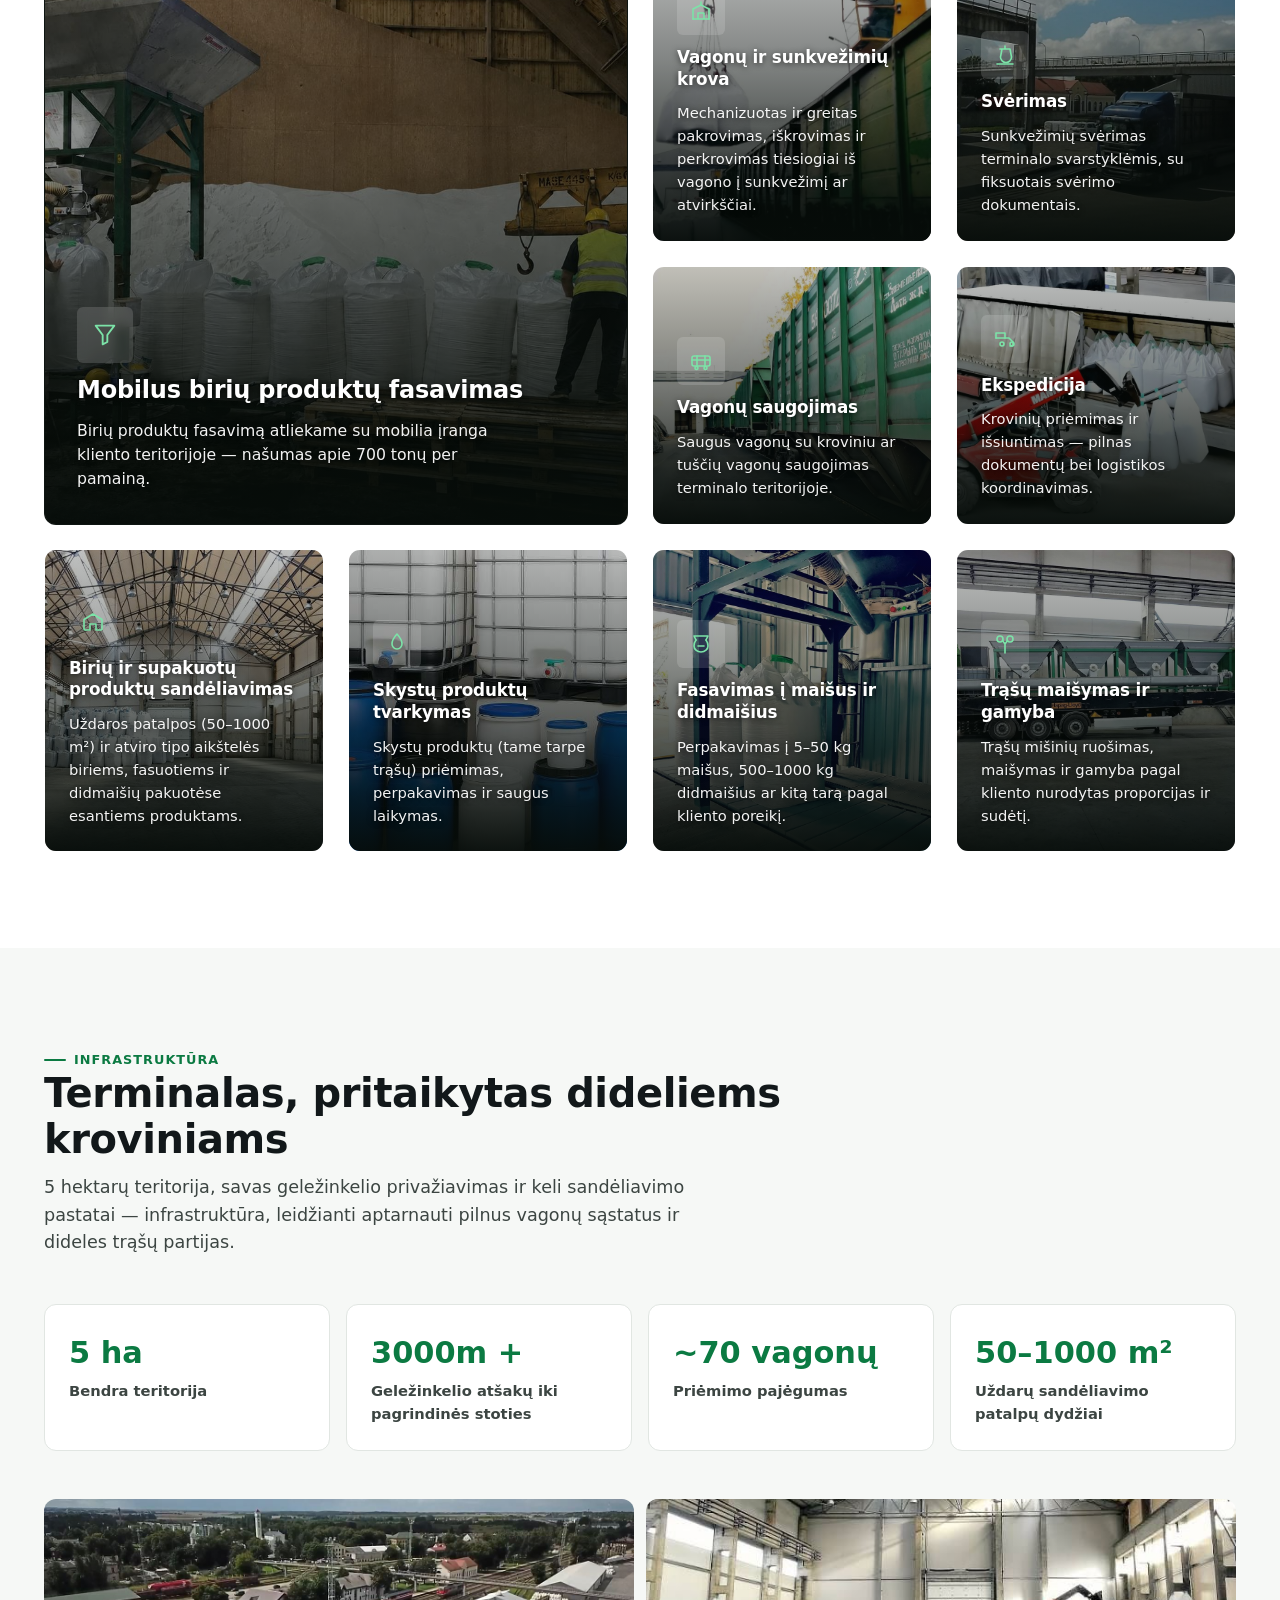
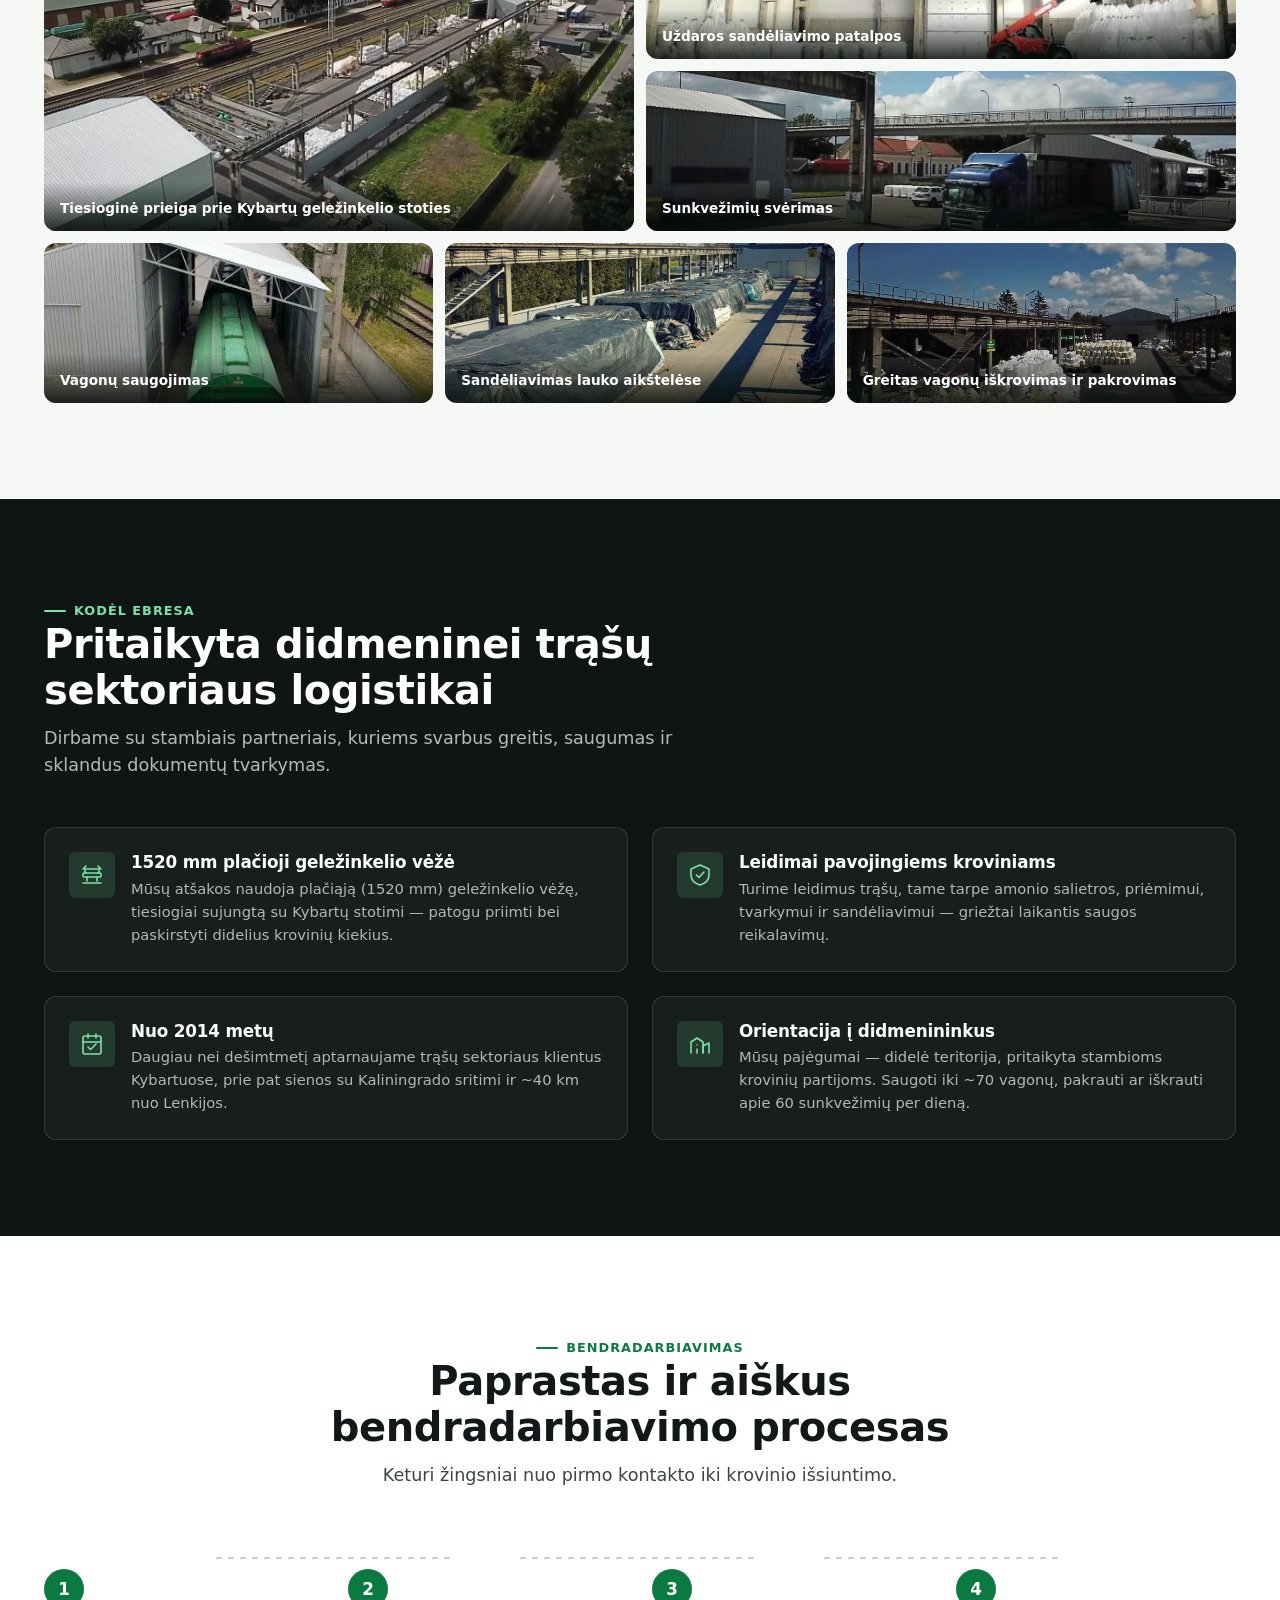
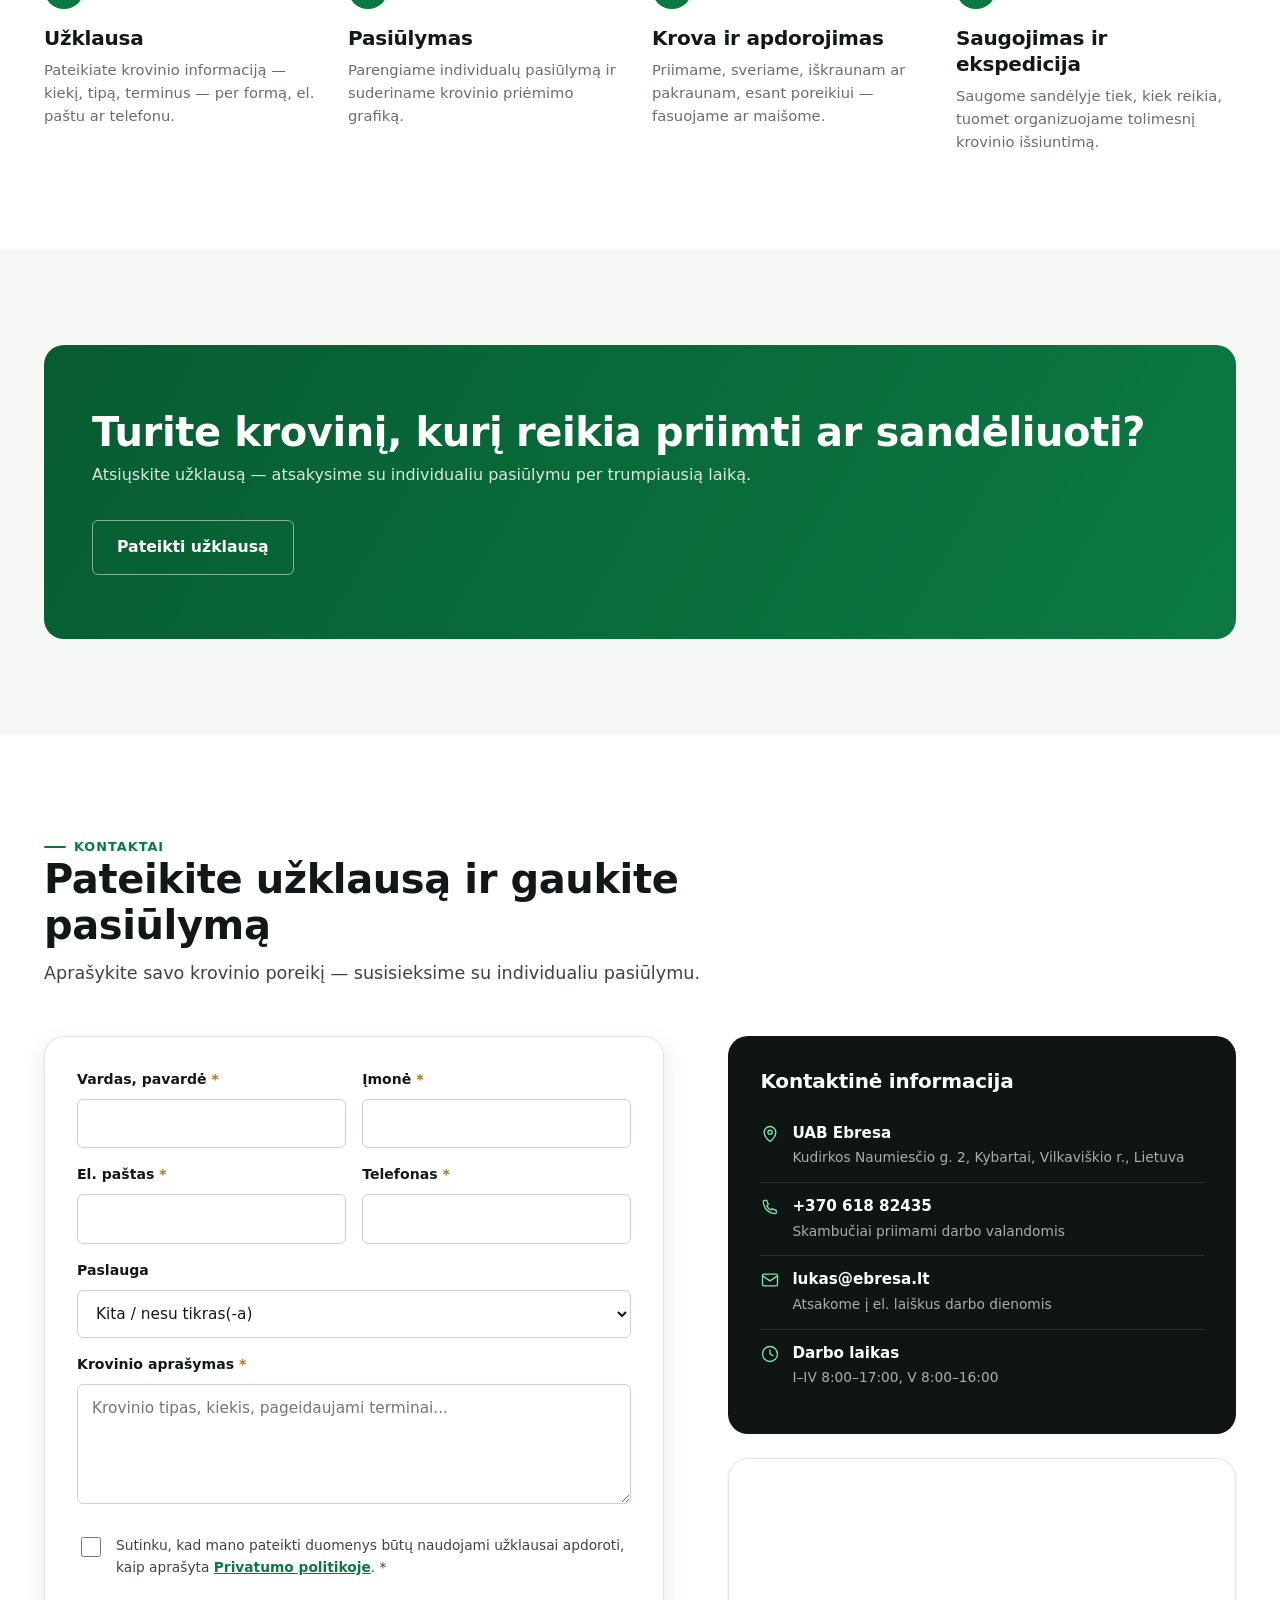
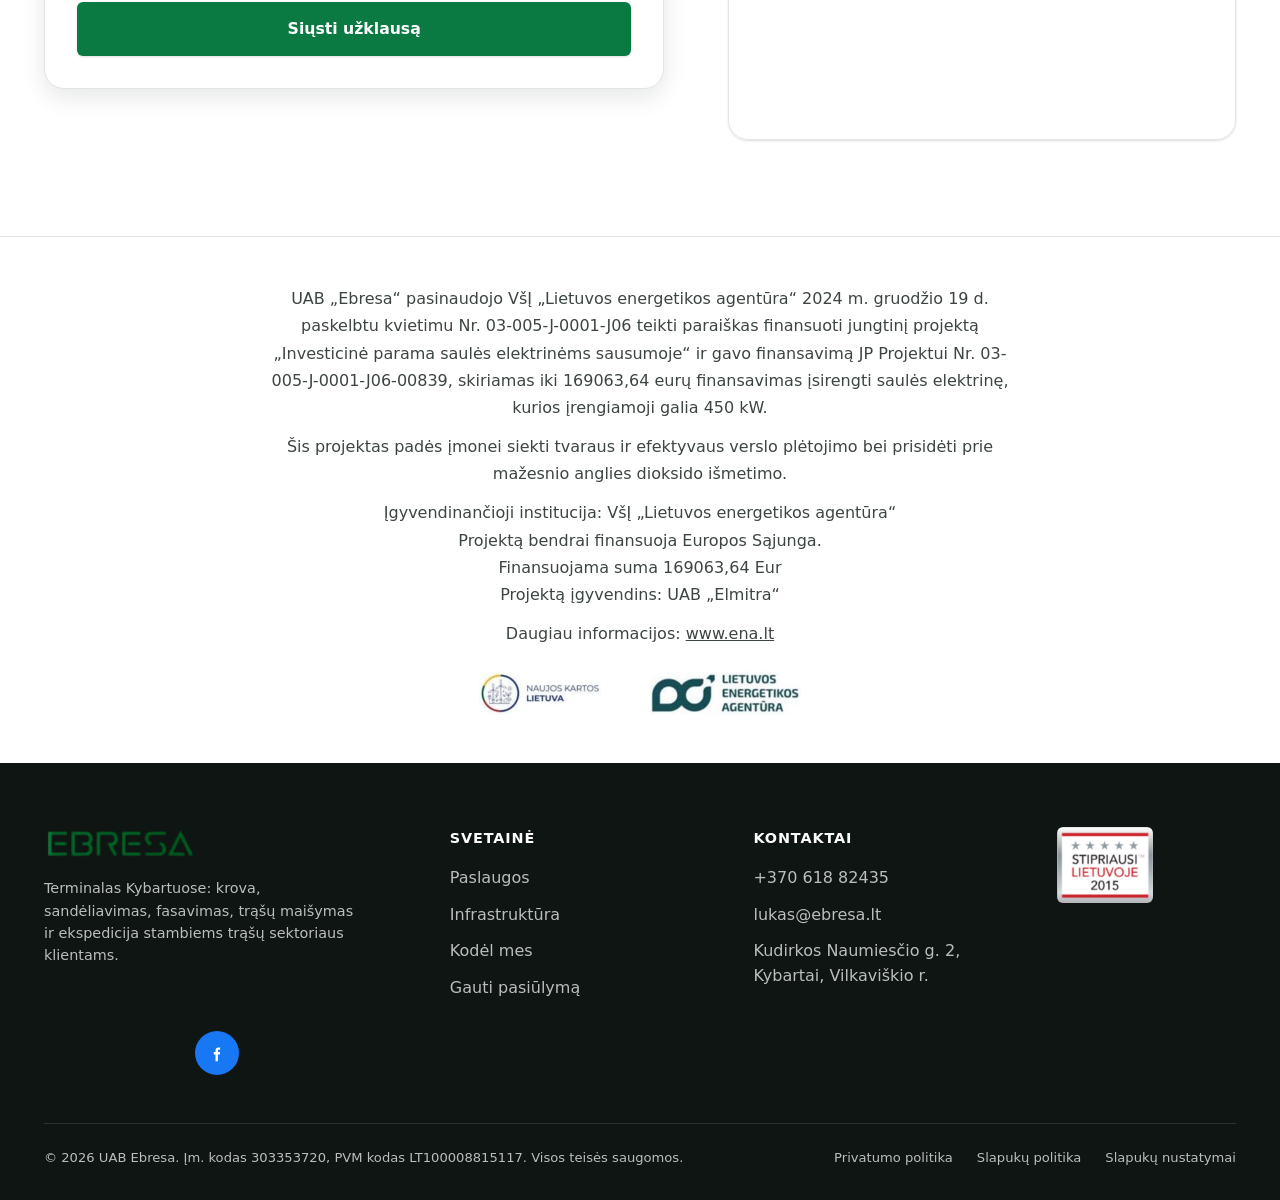
==== commit ab7cc694: "Make phone number a required field in the quote request form" ====
--- a/index.html
+++ b/index.html
@@ -438,8 +438,9 @@
                 <p class="field-error">Įveskite teisingą el. pašto adresą.</p>
               </div>
               <div class="field">
-                <label for="quote-phone">Telefonas</label>
-                <input type="tel" id="quote-phone" name="Telefonas" autocomplete="tel">
+                <label for="quote-phone">Telefonas <span class="req">*</span></label>
+                <input type="tel" id="quote-phone" name="Telefonas" required autocomplete="tel">
+                <p class="field-error">Šis laukas yra privalomas.</p>
               </div>
             </div>
 
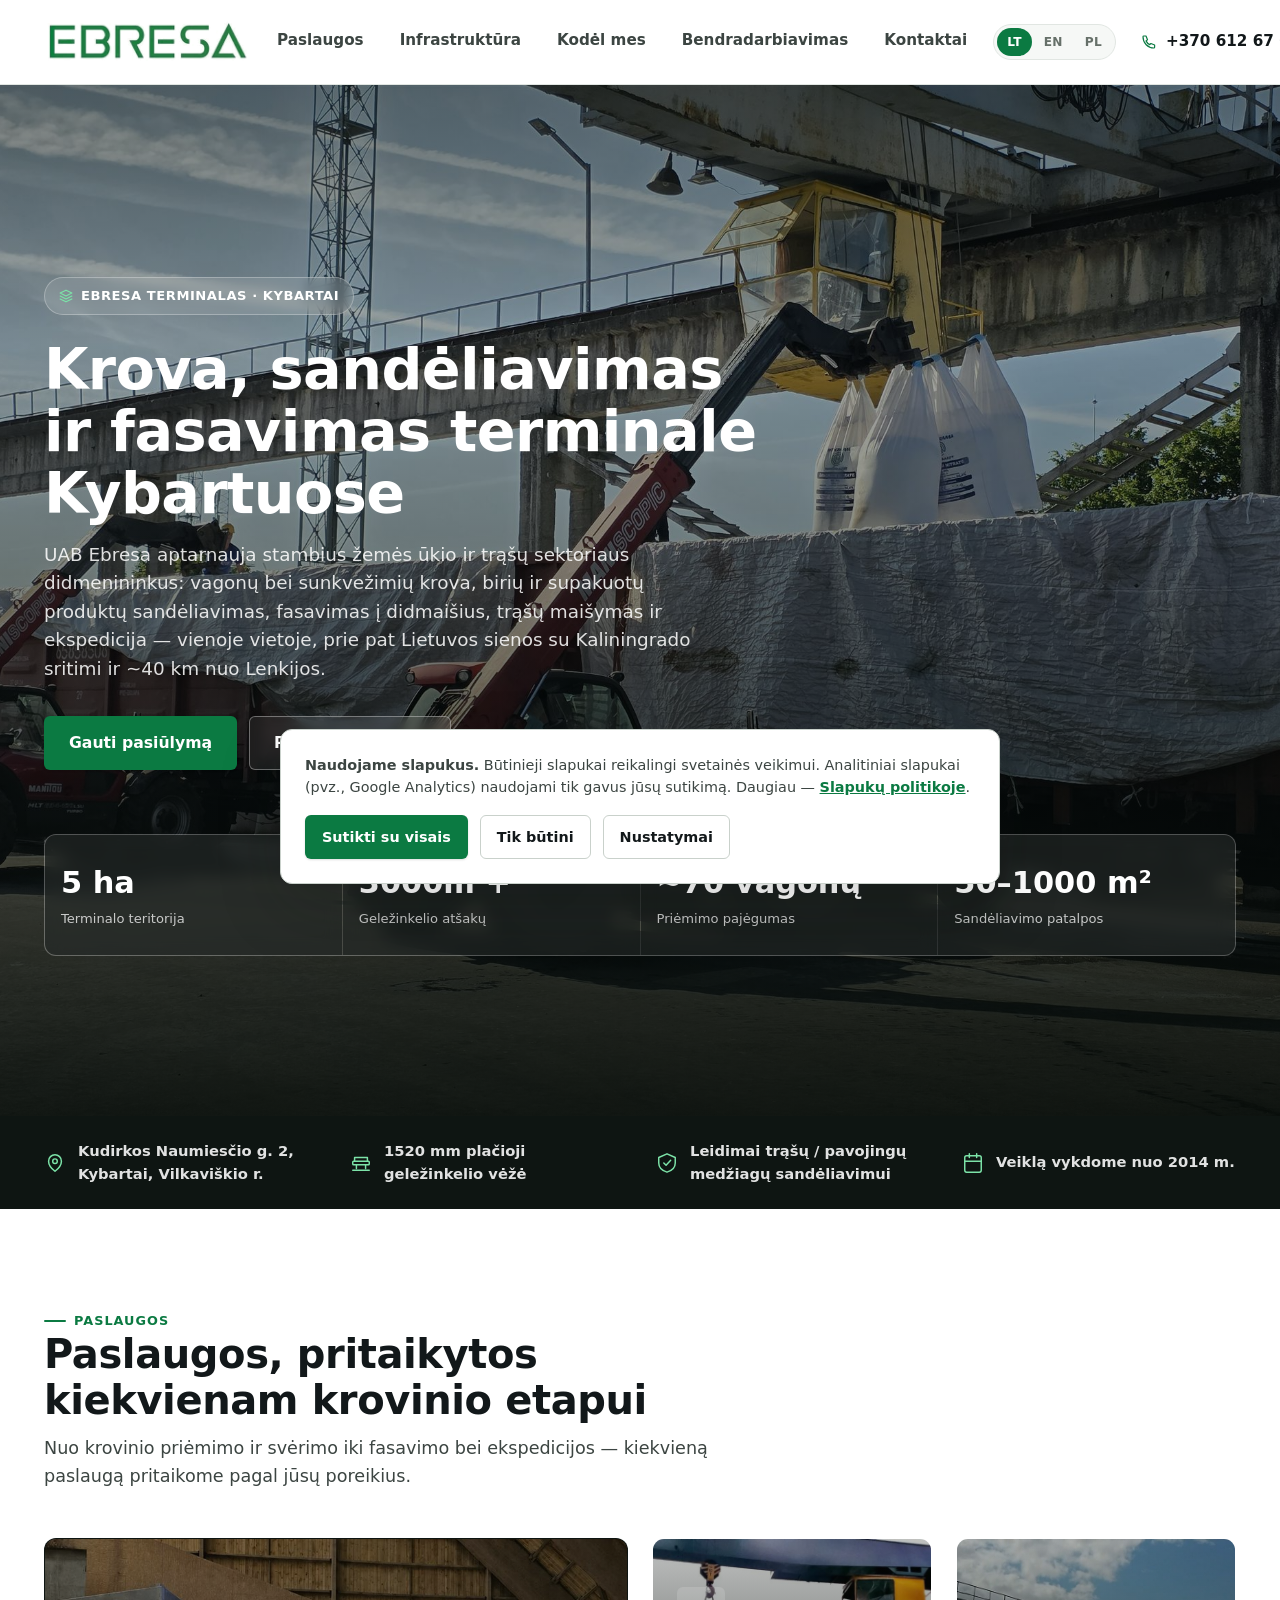
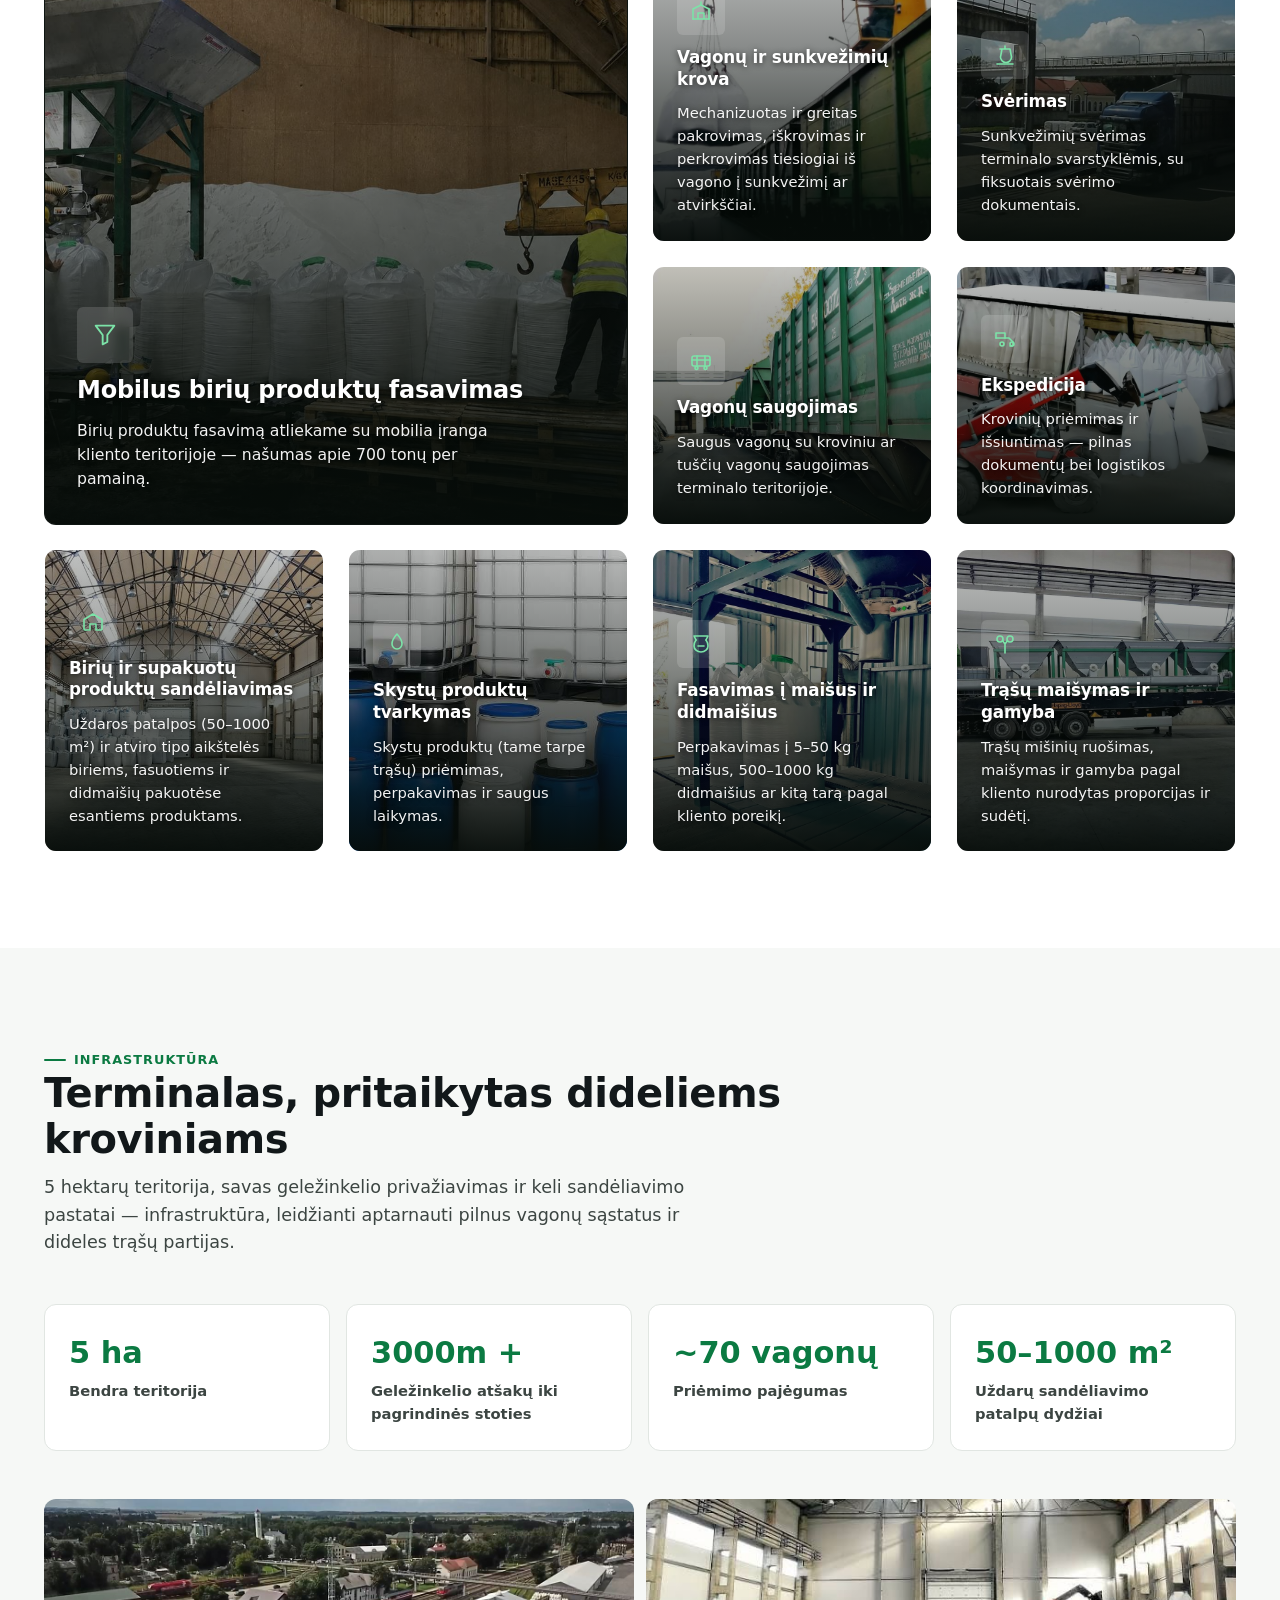
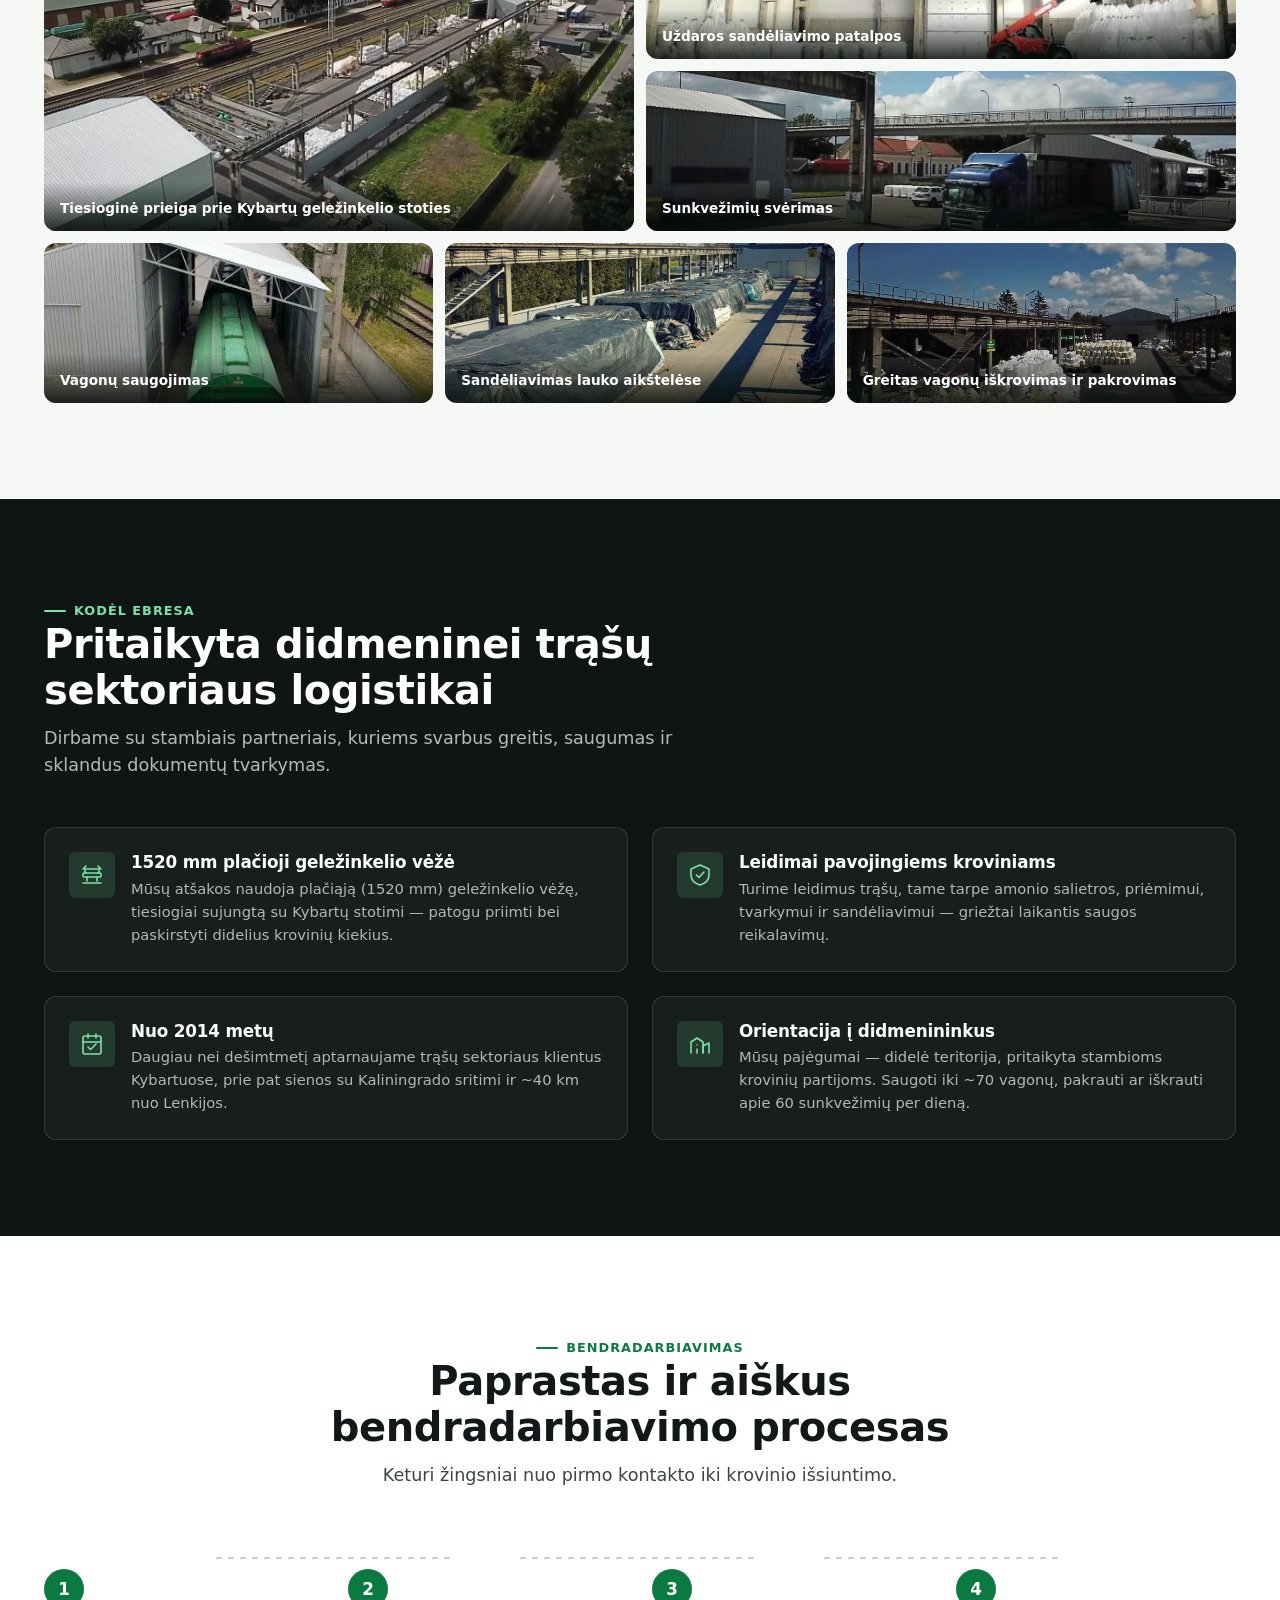
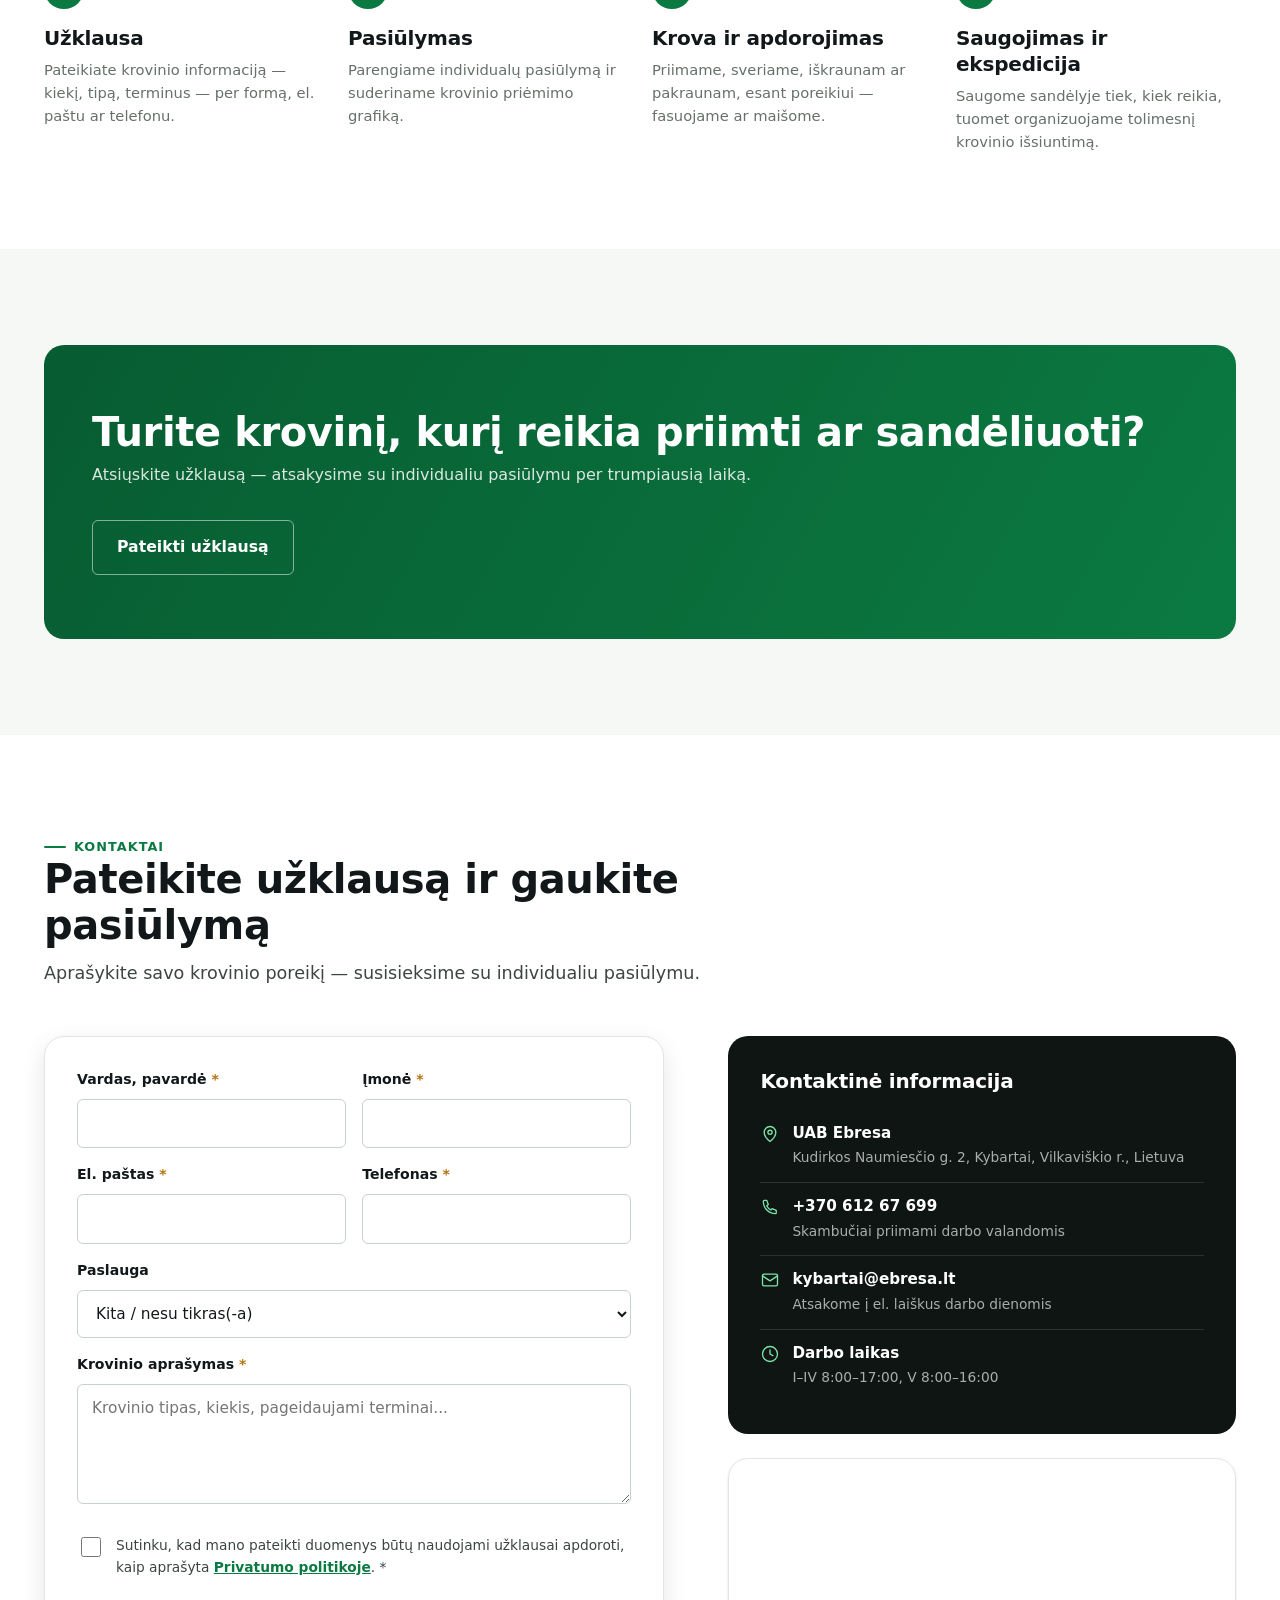
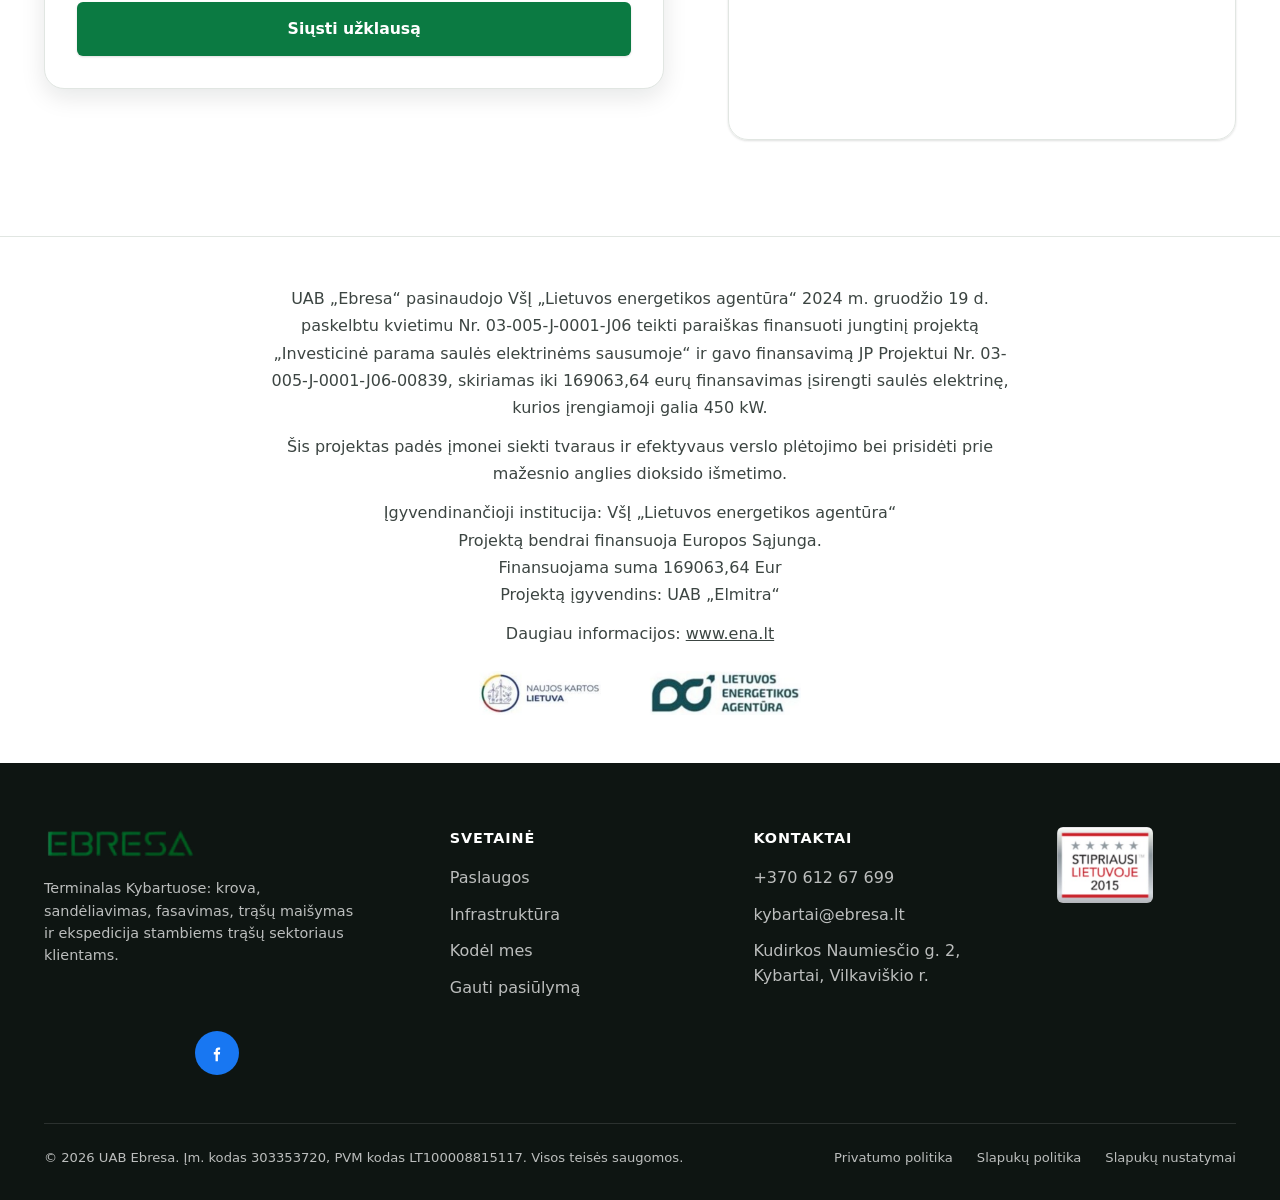
==== commit 42cdaa47: "Update site-wide contact phone number and email Phone: +370 618 82435 -> +370 612 67 699 Email: luka" ====
--- a/index.html
+++ b/index.html
@@ -42,9 +42,9 @@
         <a href="en/index.html" class="lang-link">EN</a>
         <a href="pl/index.html" class="lang-link">PL</a>
       </div>
-      <a class="header-phone" href="tel:+37061882435">
+      <a class="header-phone" href="tel:+37061267699">
         <svg viewBox="0 0 24 24" fill="none" stroke="currentColor" stroke-width="1.6" stroke-linecap="round" stroke-linejoin="round" aria-hidden="true"><path d="M4 5c0-.6.4-1 1-1h3l2 5-2 1.5a11 11 0 0 0 5 5L14.5 14l5 2v3c0 .6-.4 1-1 1C10.5 20 4 13.5 4 5Z"/></svg>
-        <span class="header-phone-text">+370 618 82435</span>
+        <span class="header-phone-text">+370 612 67 699</span>
       </a>
       <a href="#uzklausa" class="btn btn-primary btn-sm">Gauti pasiūlymą</a>
       <button class="nav-toggle" aria-label="Atidaryti meniu" aria-expanded="false">
@@ -59,9 +59,9 @@
     <a href="#kodel-mes">Kodėl mes</a>
     <a href="#procesas">Bendradarbiavimas</a>
     <a href="#kontaktai">Kontaktai</a>
-    <a class="header-phone" href="tel:+37061882435">
+    <a class="header-phone" href="tel:+37061267699">
       <svg viewBox="0 0 24 24" fill="none" stroke="currentColor" stroke-width="1.6" stroke-linecap="round" stroke-linejoin="round" aria-hidden="true"><path d="M4 5c0-.6.4-1 1-1h3l2 5-2 1.5a11 11 0 0 0 5 5L14.5 14l5 2v3c0 .6-.4 1-1 1C10.5 20 4 13.5 4 5Z"/></svg>
-      +370 618 82435
+      +370 612 67 699
     </a>
     <a href="#uzklausa" class="btn btn-primary btn-block">Gauti pasiūlymą</a>
     <div class="lang-switch" aria-label="Kalbos pasirinkimas">
@@ -412,7 +412,7 @@
 
       <div class="contact-wrap">
         <div class="quote-card">
-          <form id="quote-form" action="https://formsubmit.co/lukas@ebresa.lt" method="POST">
+          <form id="quote-form" action="https://formsubmit.co/kybartai@ebresa.lt" method="POST">
             <input type="hidden" name="_subject" value="Nauja užklausa iš ebresa.lt">
             <input type="hidden" name="_template" value="table">
             <input type="hidden" name="_captcha" value="false">
@@ -485,11 +485,11 @@
             </div>
             <div class="contact-line">
               <svg viewBox="0 0 24 24" fill="none" stroke="currentColor" stroke-width="1.6" stroke-linecap="round" stroke-linejoin="round" aria-hidden="true"><path d="M4 5c0-.6.4-1 1-1h3l2 5-2 1.5a11 11 0 0 0 5 5L14.5 14l5 2v3c0 .6-.4 1-1 1C10.5 20 4 13.5 4 5Z"/></svg>
-              <div><strong><a href="tel:+37061882435">+370 618 82435</a></strong><span>Skambučiai priimami darbo valandomis</span></div>
+              <div><strong><a href="tel:+37061267699">+370 612 67 699</a></strong><span>Skambučiai priimami darbo valandomis</span></div>
             </div>
             <div class="contact-line">
               <svg viewBox="0 0 24 24" fill="none" stroke="currentColor" stroke-width="1.6" stroke-linecap="round" stroke-linejoin="round" aria-hidden="true"><rect x="3" y="5" width="18" height="14" rx="2"/><path d="m3 7 9 6 9-6"/></svg>
-              <div><strong><a href="mailto:lukas@ebresa.lt">lukas@ebresa.lt</a></strong><span>Atsakome į el. laiškus darbo dienomis</span></div>
+              <div><strong><a href="mailto:kybartai@ebresa.lt">kybartai@ebresa.lt</a></strong><span>Atsakome į el. laiškus darbo dienomis</span></div>
             </div>
             <div class="contact-line">
               <svg viewBox="0 0 24 24" fill="none" stroke="currentColor" stroke-width="1.6" stroke-linecap="round" stroke-linejoin="round" aria-hidden="true"><circle cx="12" cy="12" r="9"/><path d="M12 7v5l3.5 2"/></svg>
@@ -557,8 +557,8 @@
       <div class="footer-col">
         <h4>Kontaktai</h4>
         <ul>
-          <li><a href="tel:+37061882435">+370 618 82435</a></li>
-          <li><a href="mailto:lukas@ebresa.lt">lukas@ebresa.lt</a></li>
+          <li><a href="tel:+37061267699">+370 612 67 699</a></li>
+          <li><a href="mailto:kybartai@ebresa.lt">kybartai@ebresa.lt</a></li>
           <li>Kudirkos Naumiesčio g. 2,<br>Kybartai, Vilkaviškio r.</li>
         </ul>
       </div>
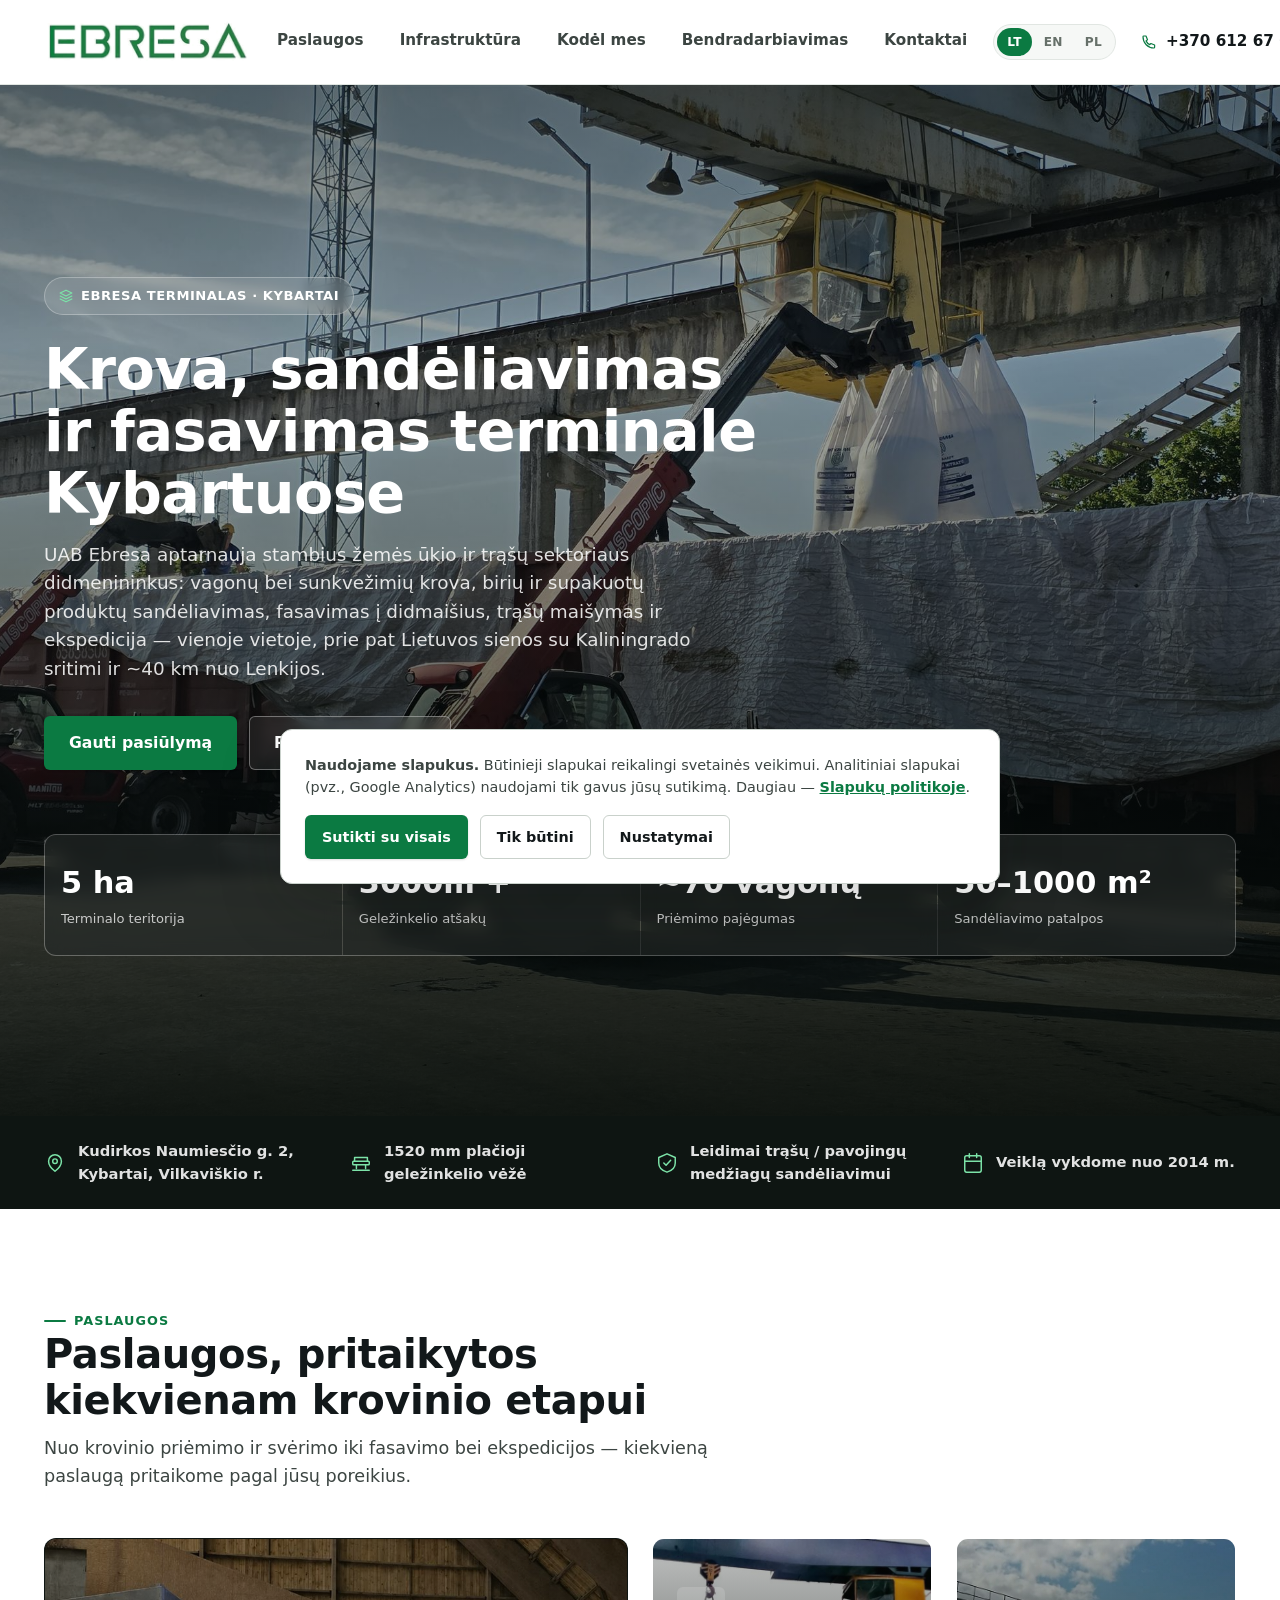
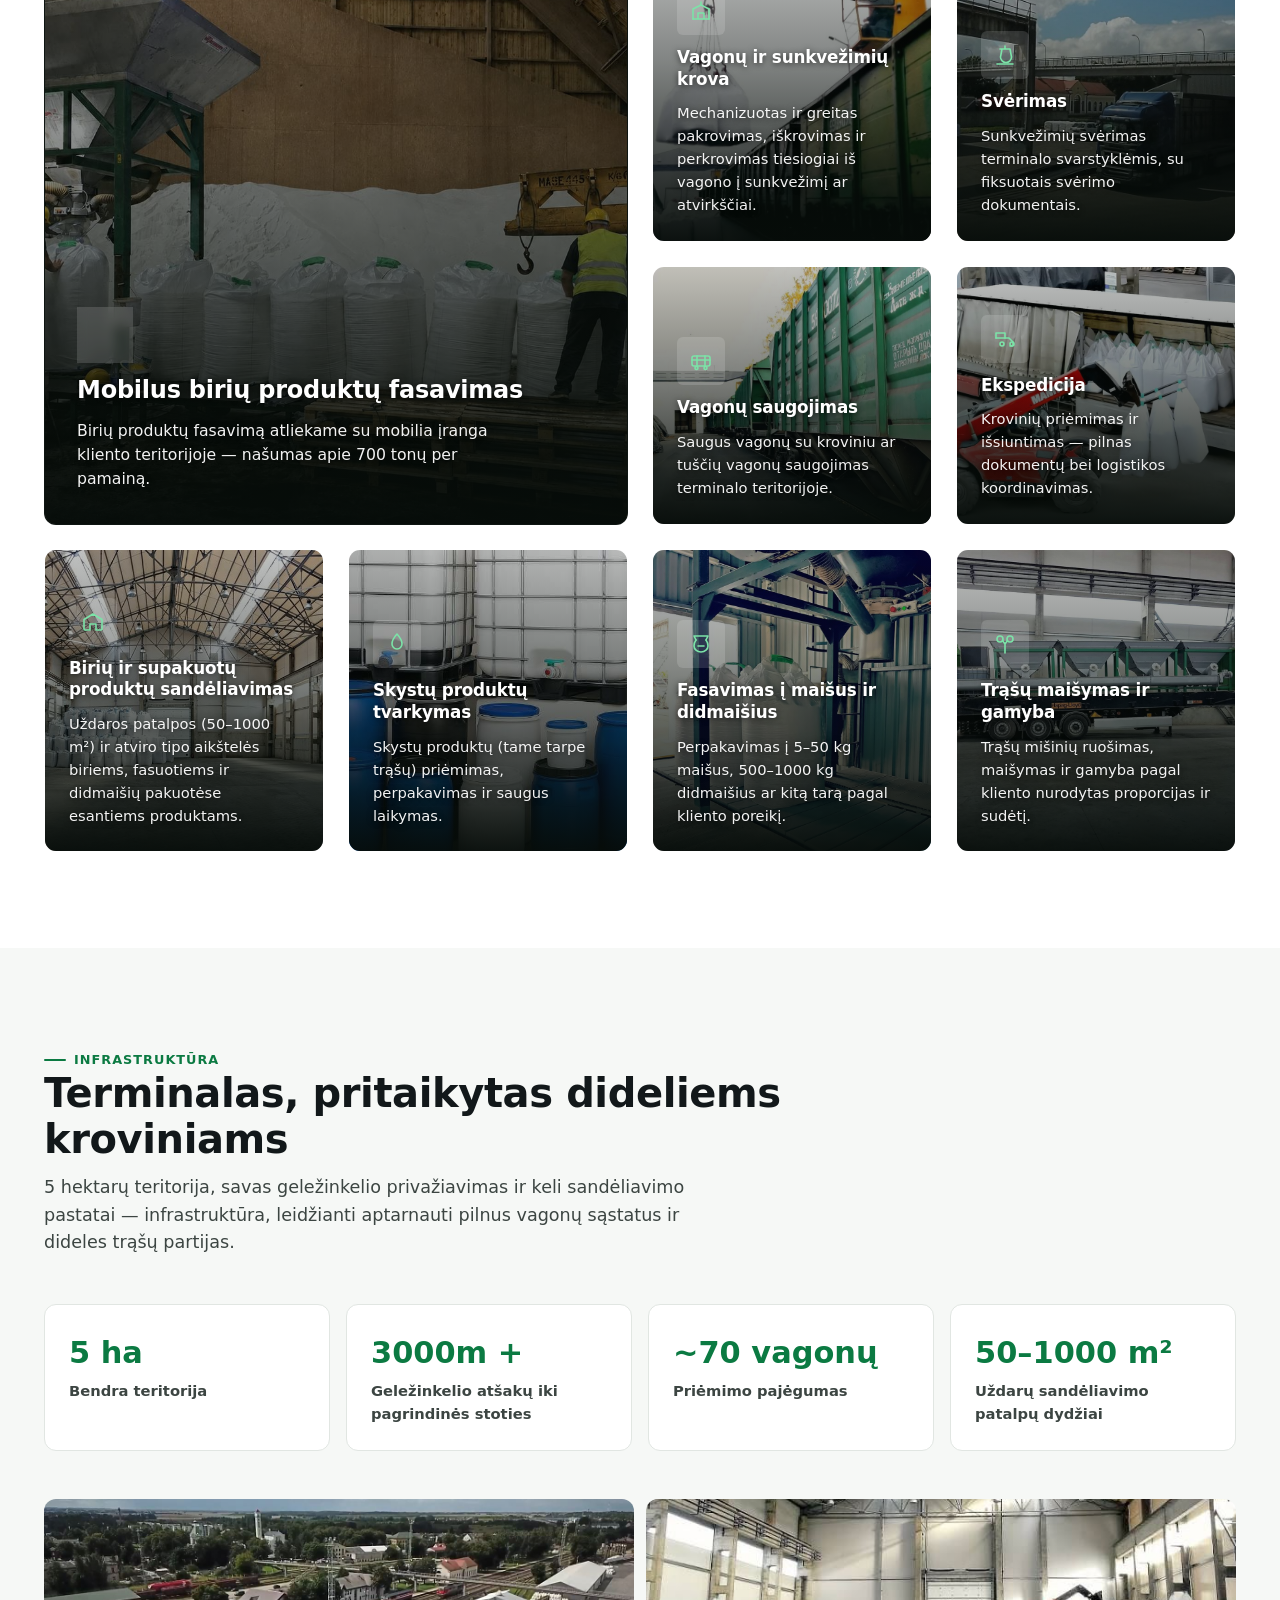
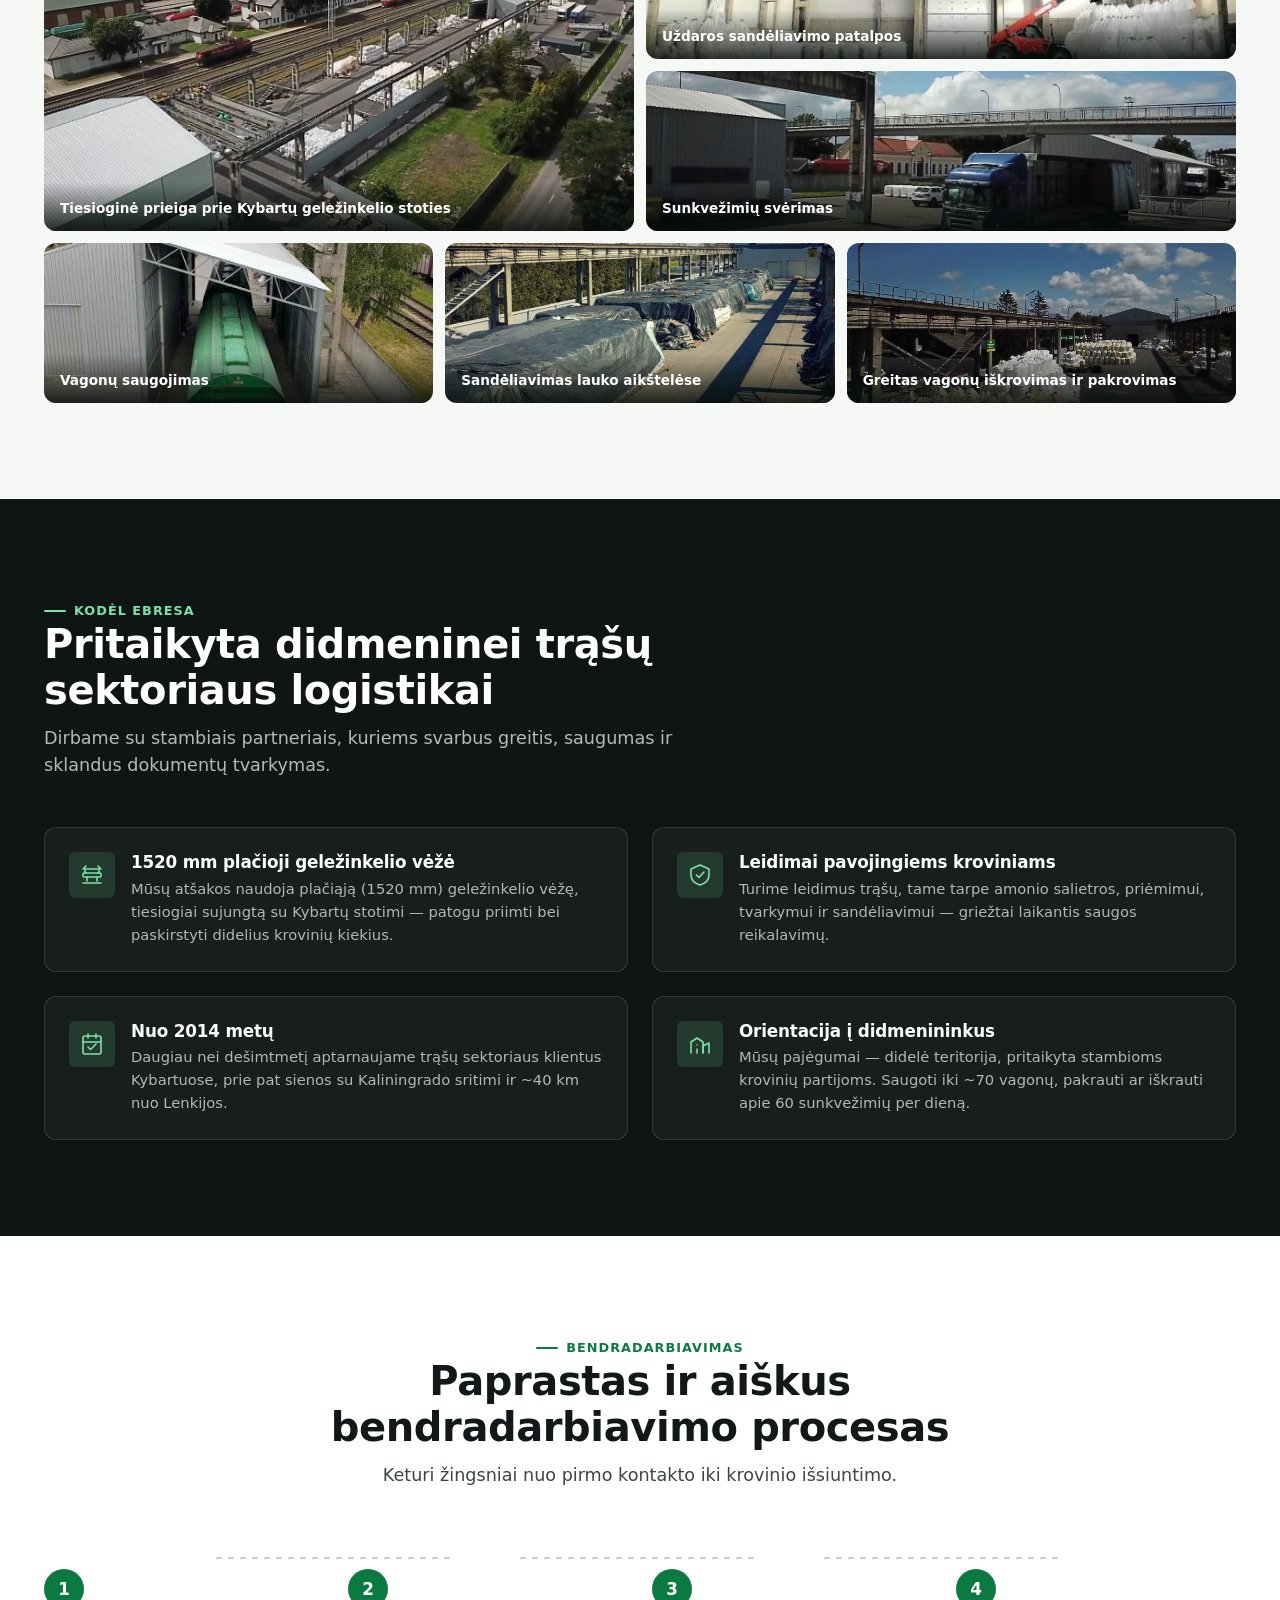
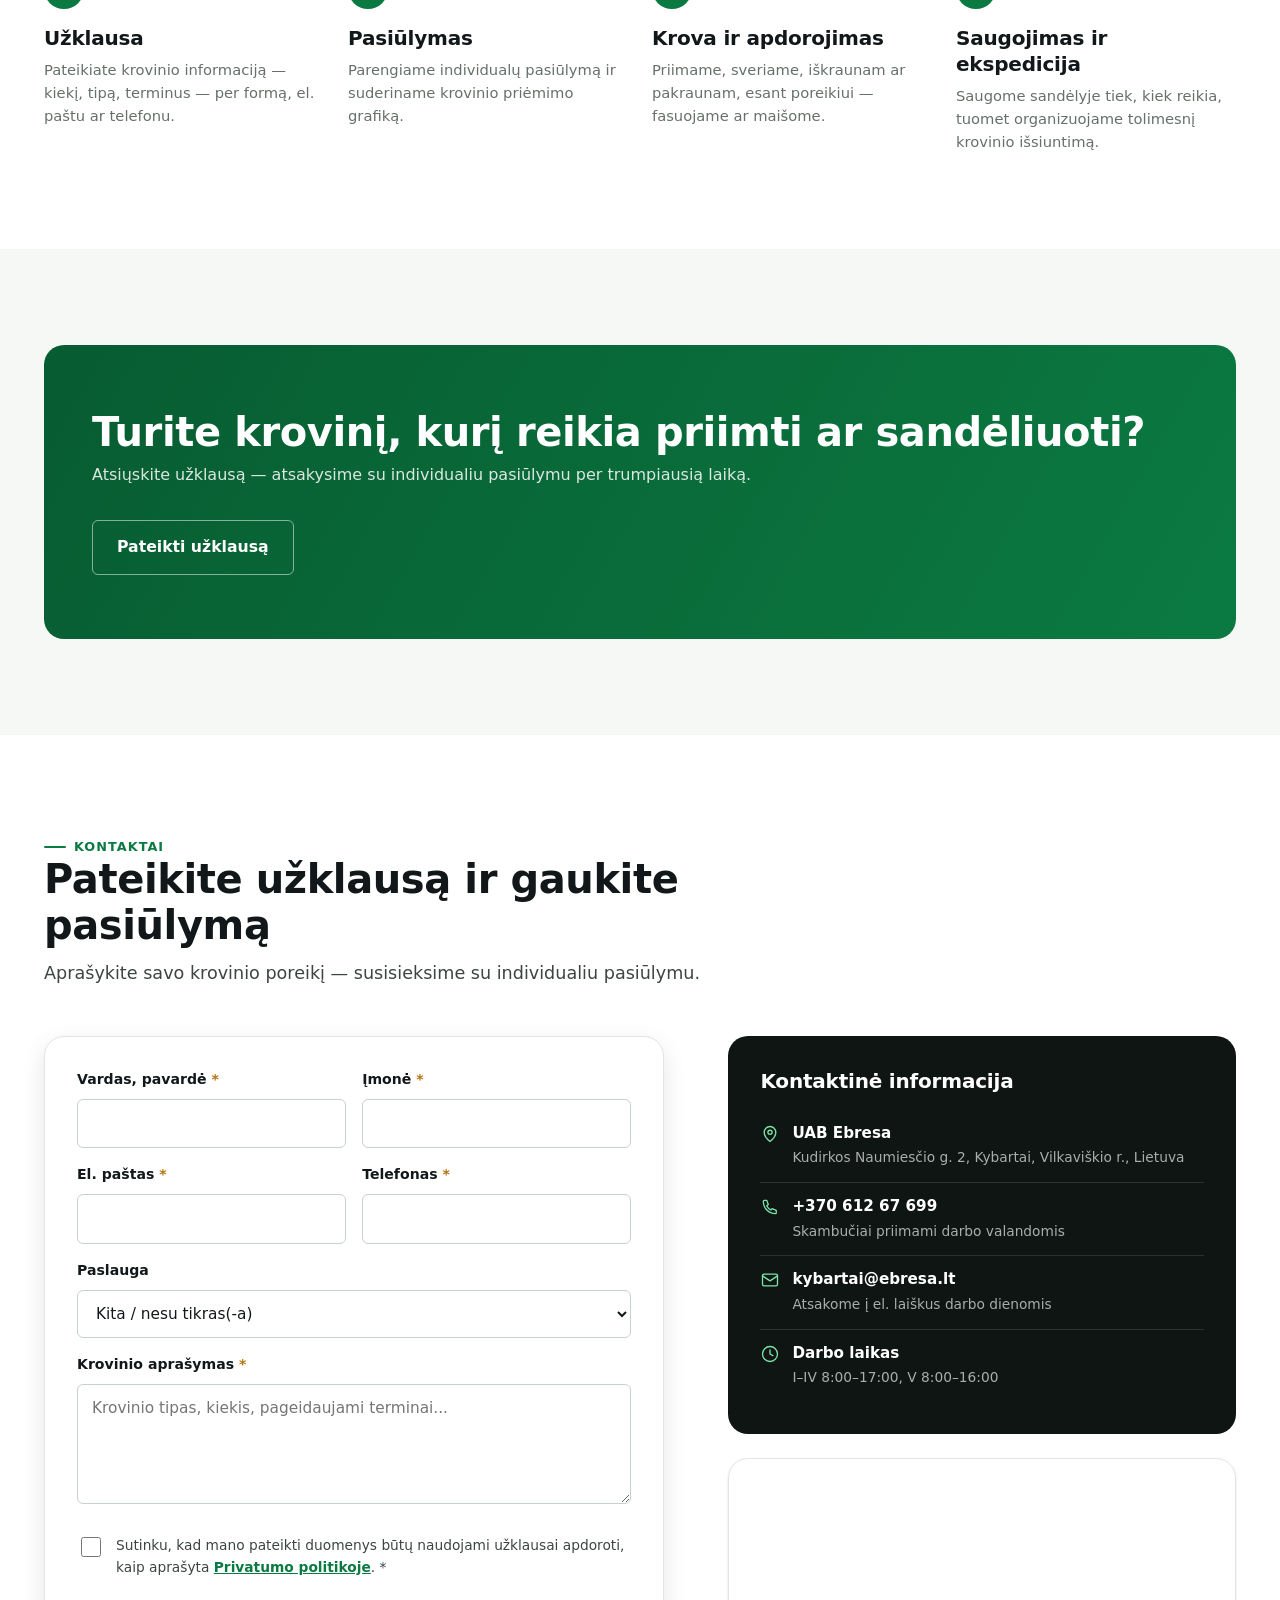
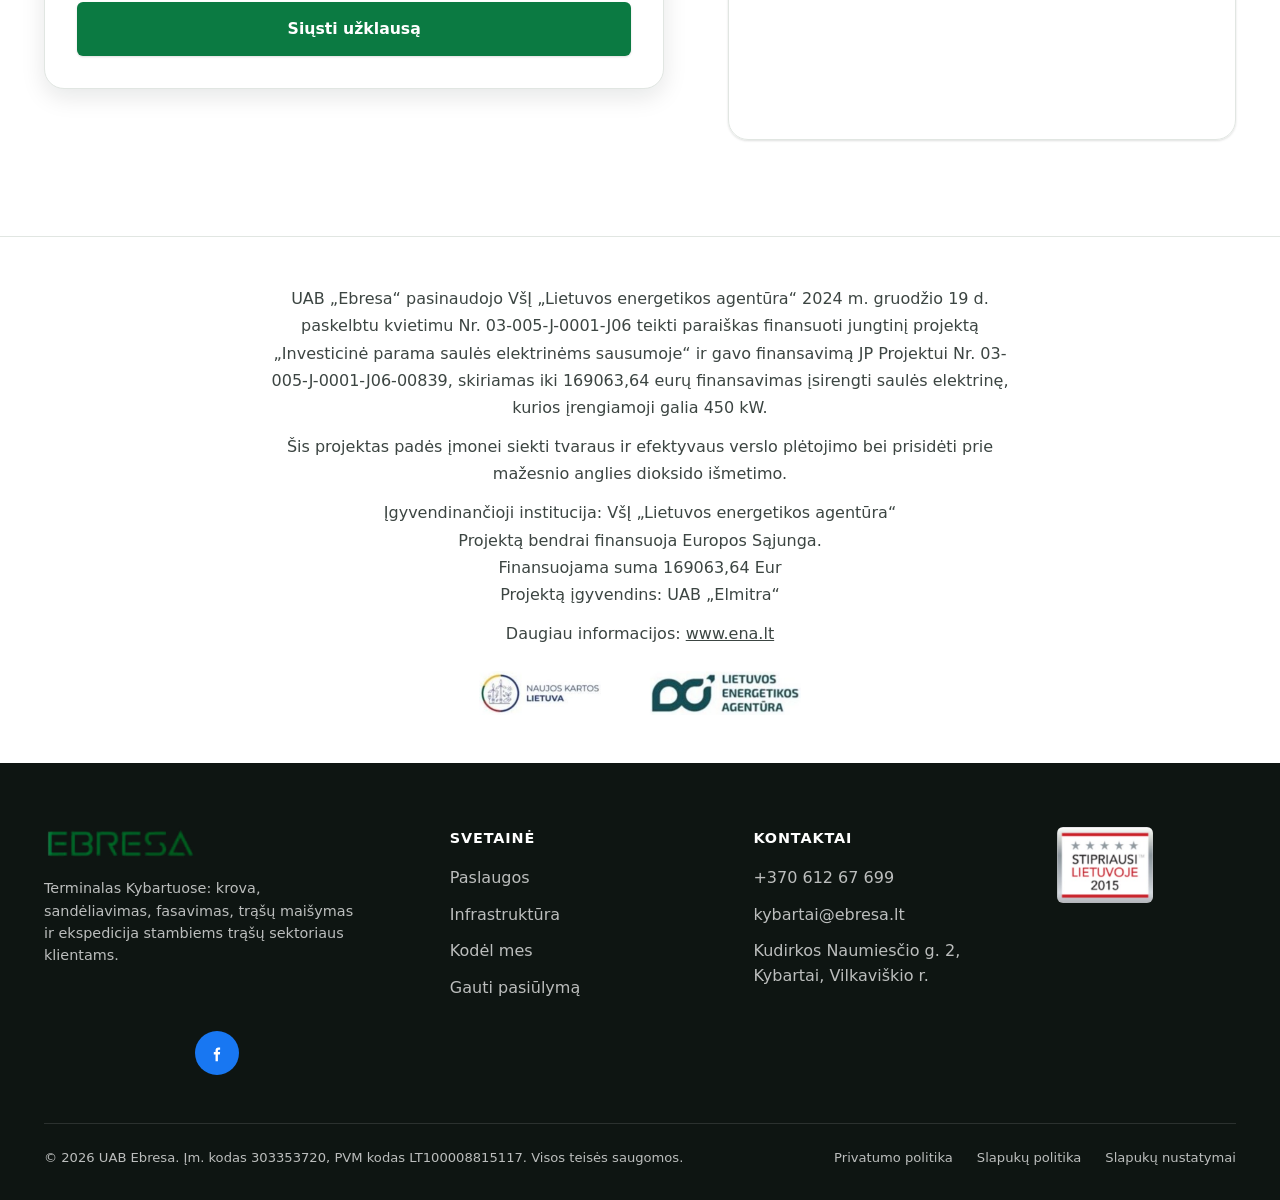
==== commit 6ef4ceb7: "Add Google reCAPTCHA to the quote request form Adds the reCAPTCHA v2 checkbox widget to the form on " ====
--- a/index.html
+++ b/index.html
@@ -471,6 +471,11 @@
               <label for="quote-consent">Sutinku, kad mano pateikti duomenys būtų naudojami užklausai apdoroti, kaip aprašyta <a href="privatumo-politika.html">Privatumo politikoje</a>. <span class="req">*</span></label>
             </div>
 
+            <div class="field" id="quote-captcha-wrap">
+              <div class="g-recaptcha" data-sitekey="6Lfq_4stAAAAABmiAm1h4wTU3wmg9BLaTojbrN8S"></div>
+              <p class="field-error">Patvirtinkite, kad nesate robotas.</p>
+            </div>
+
             <button type="submit" class="btn btn-primary btn-block">Siųsti užklausą</button>
             <div id="quote-form-status" class="form-status" role="status" aria-live="polite"></div>
           </form>
@@ -627,6 +632,7 @@
   </div>
 </div>
 
+<script src="https://www.google.com/recaptcha/api.js" async defer></script>
 <script src="js/main.js"></script>
 </body>
 </html>
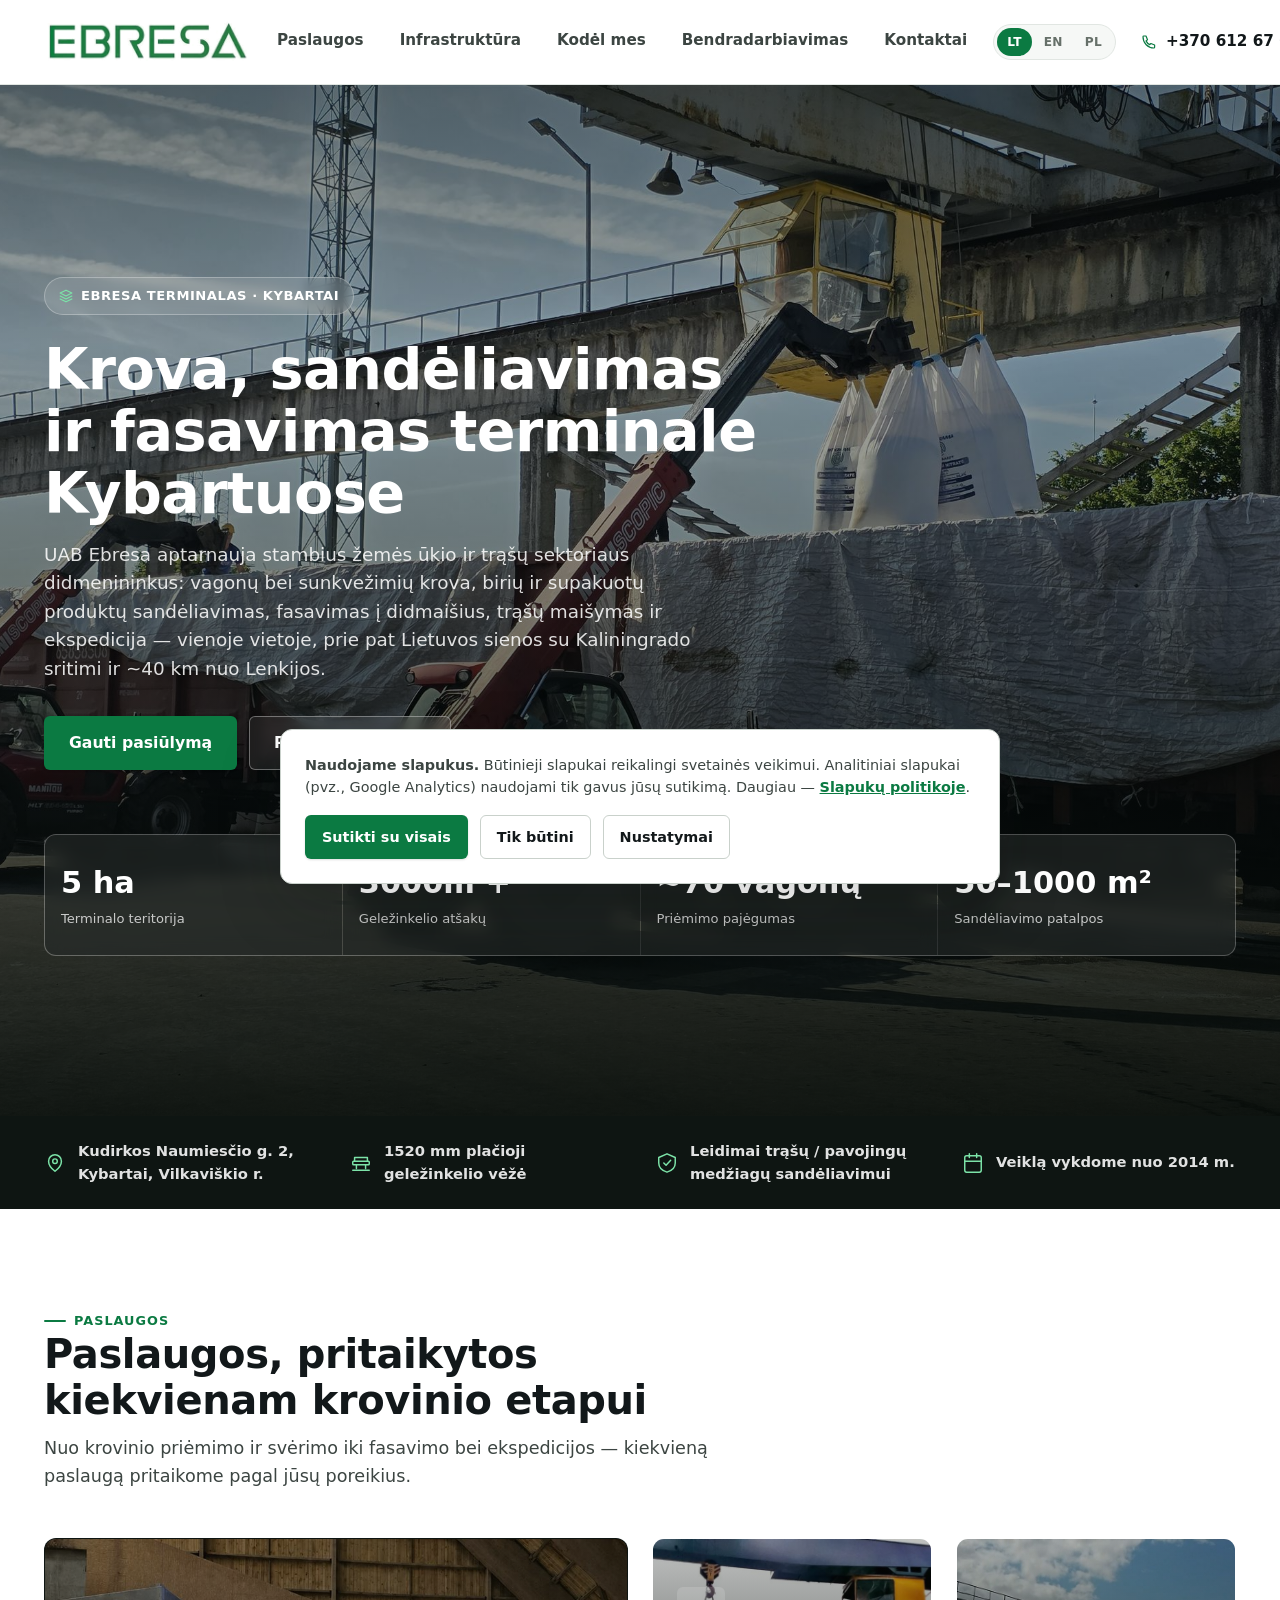
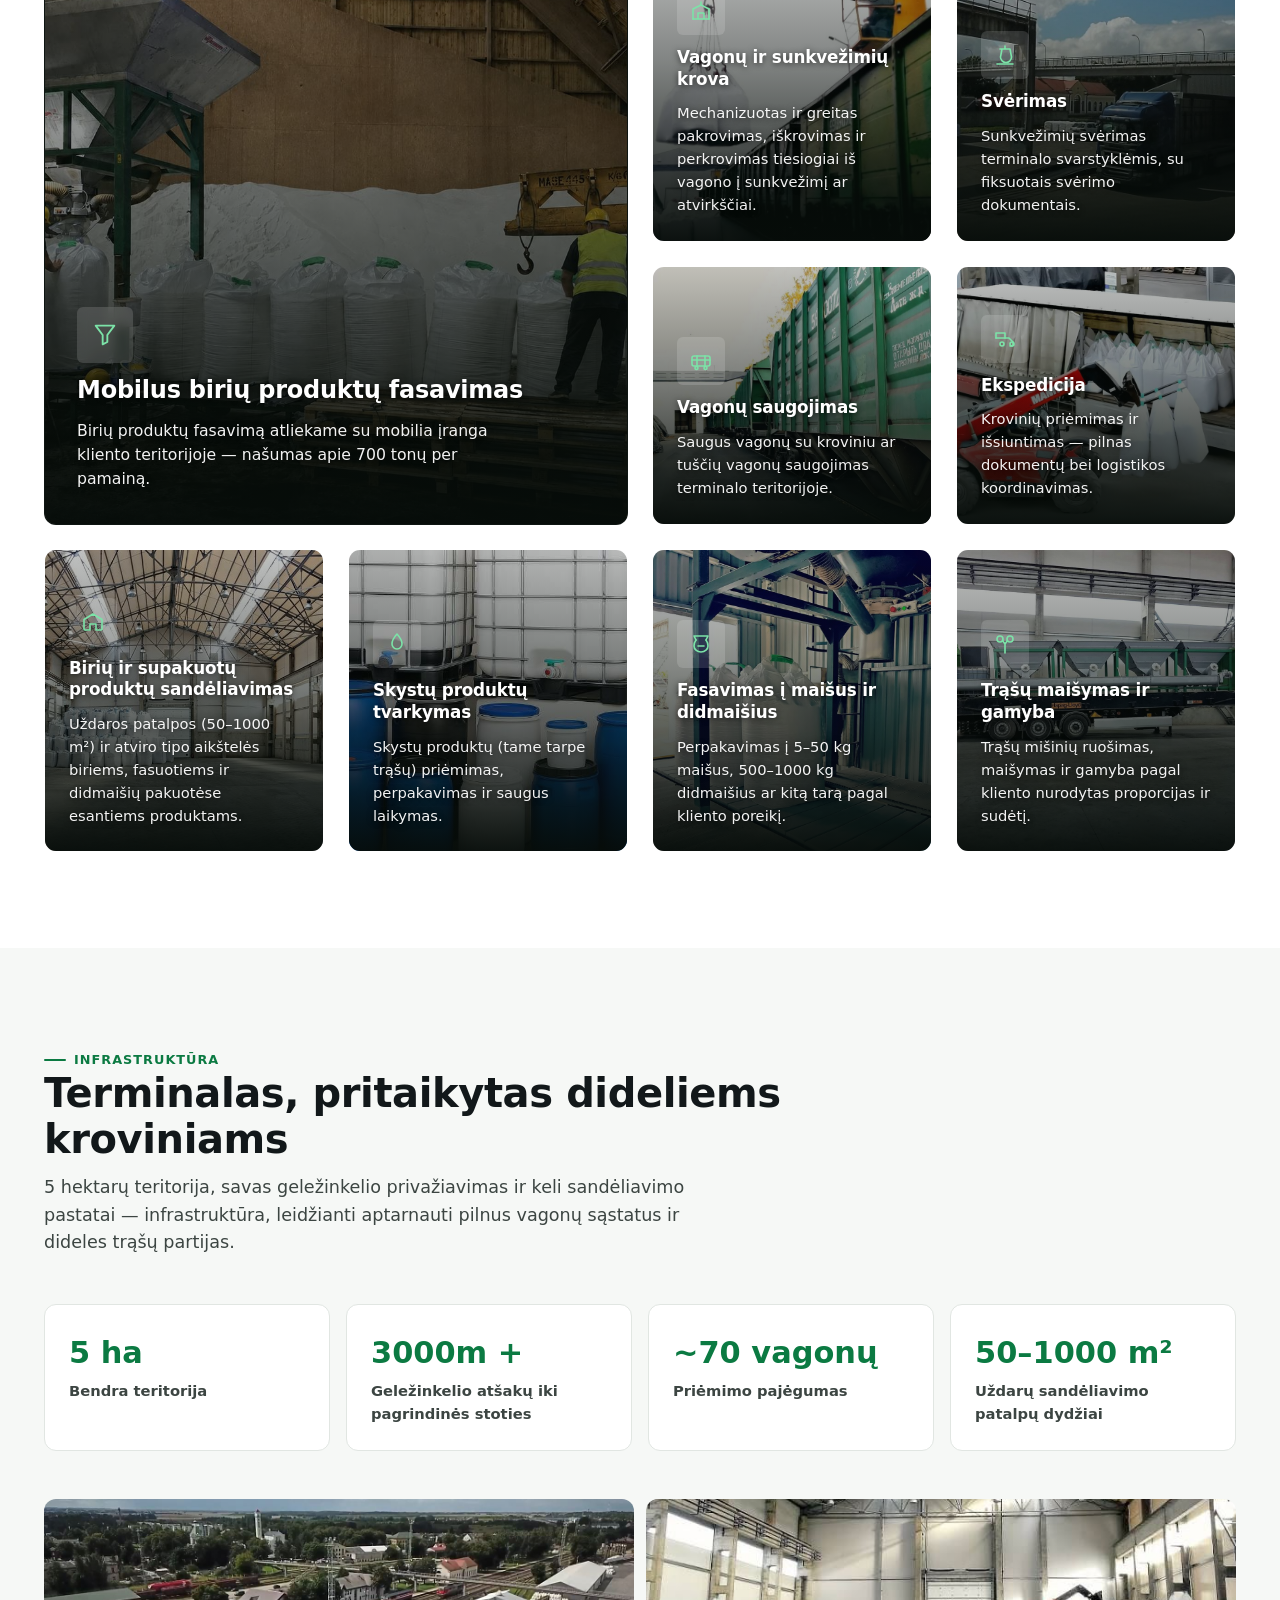
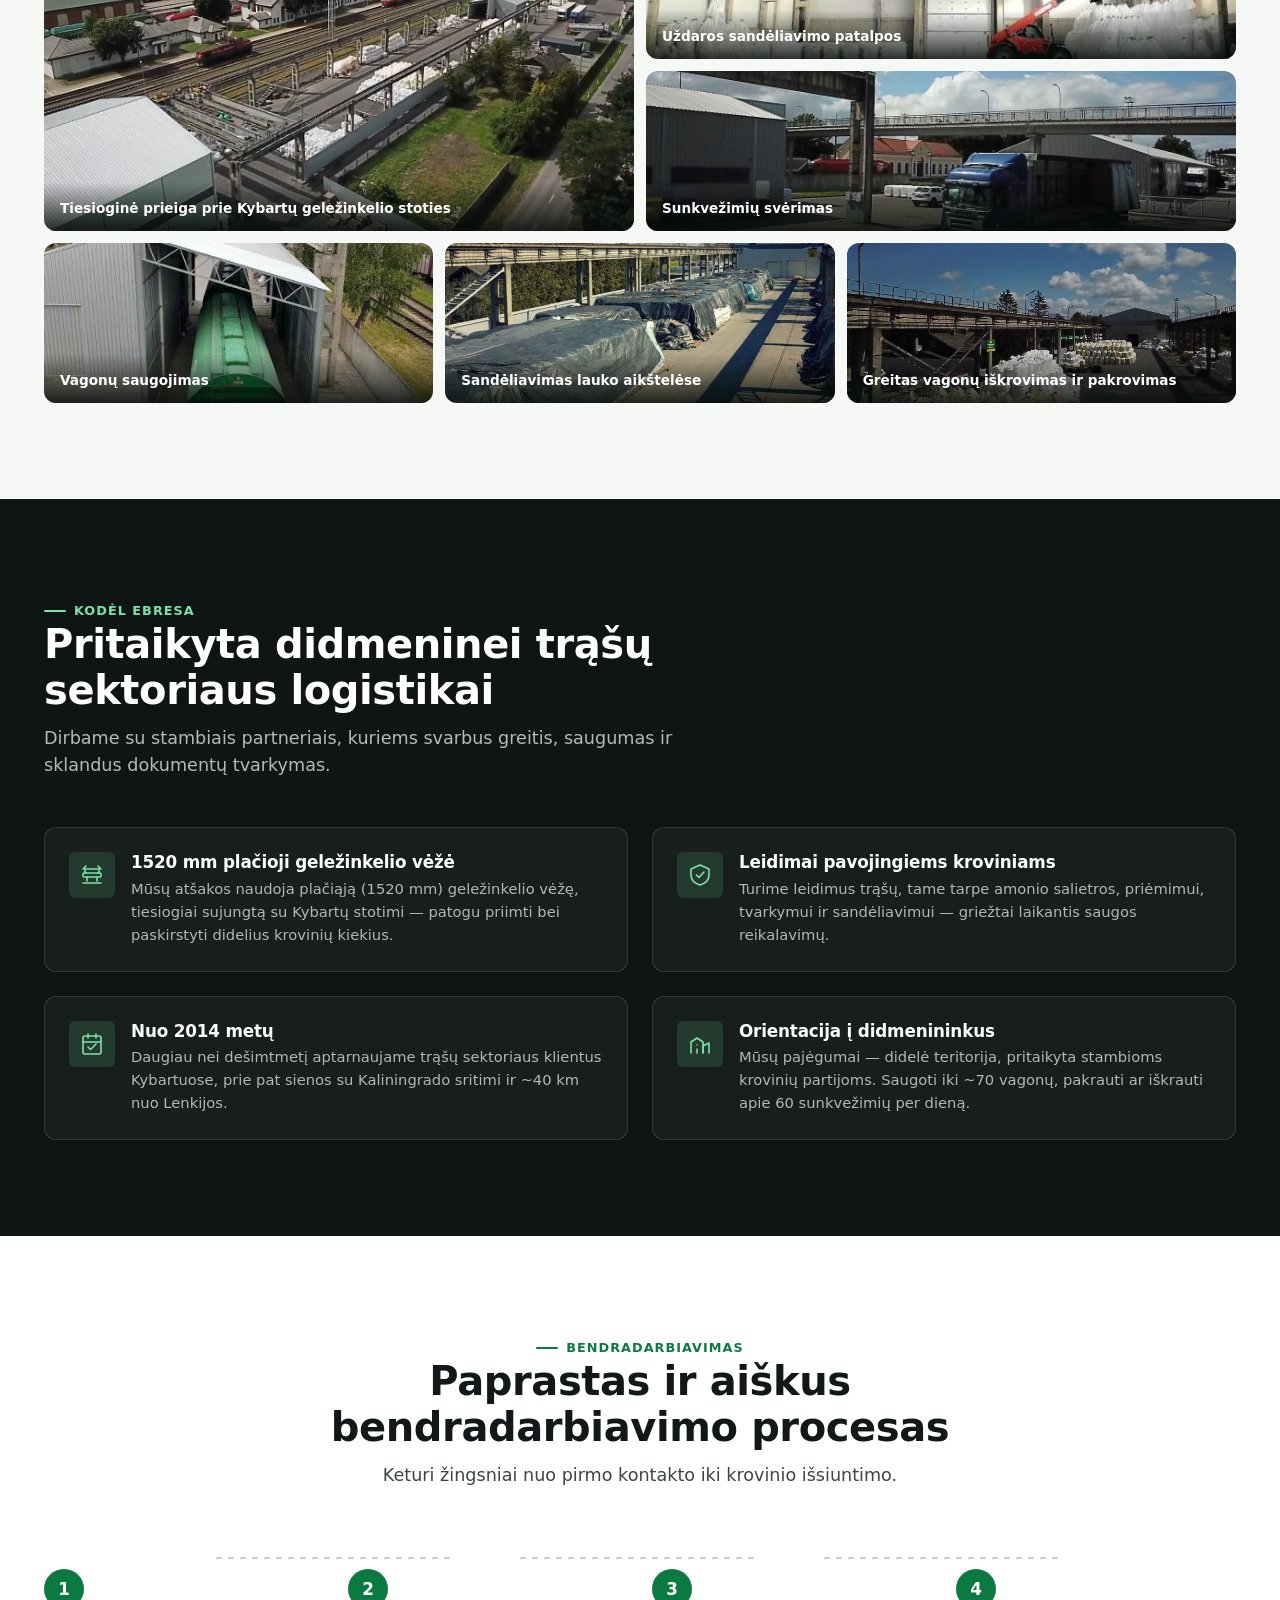
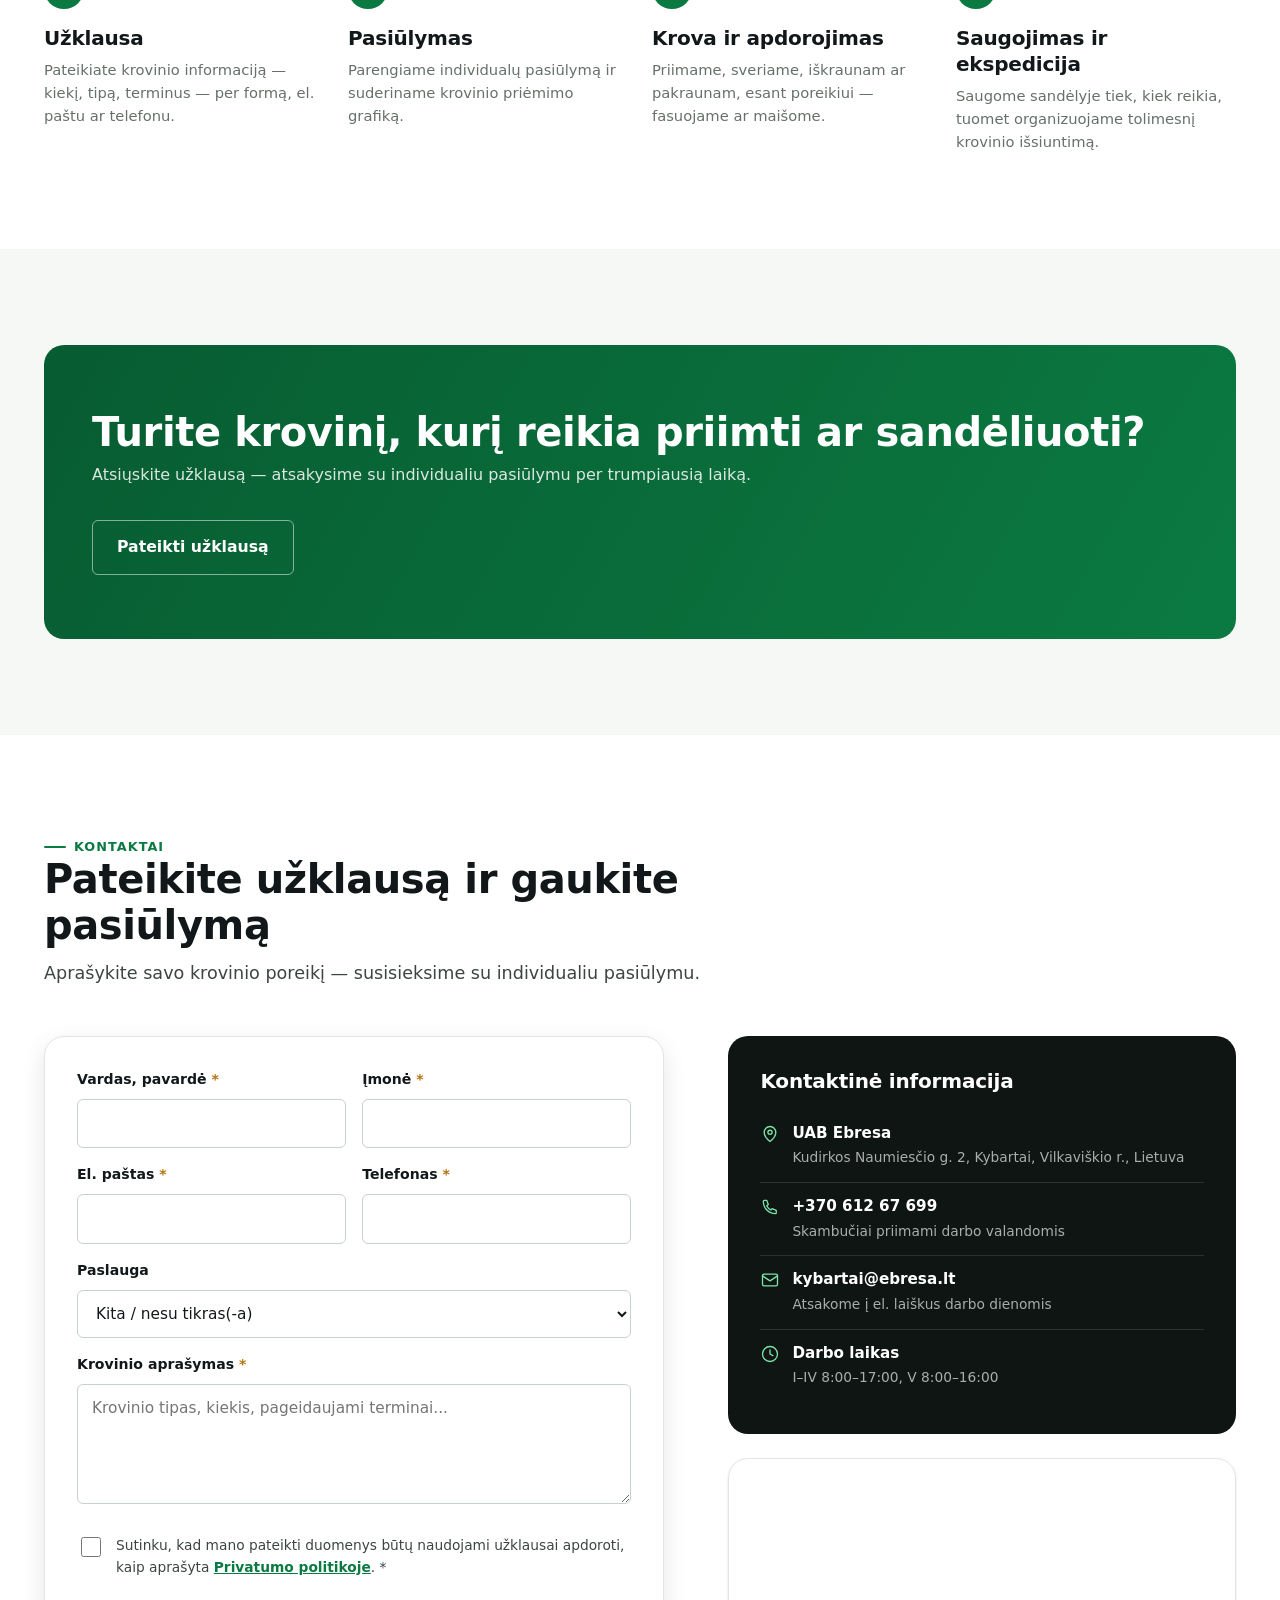
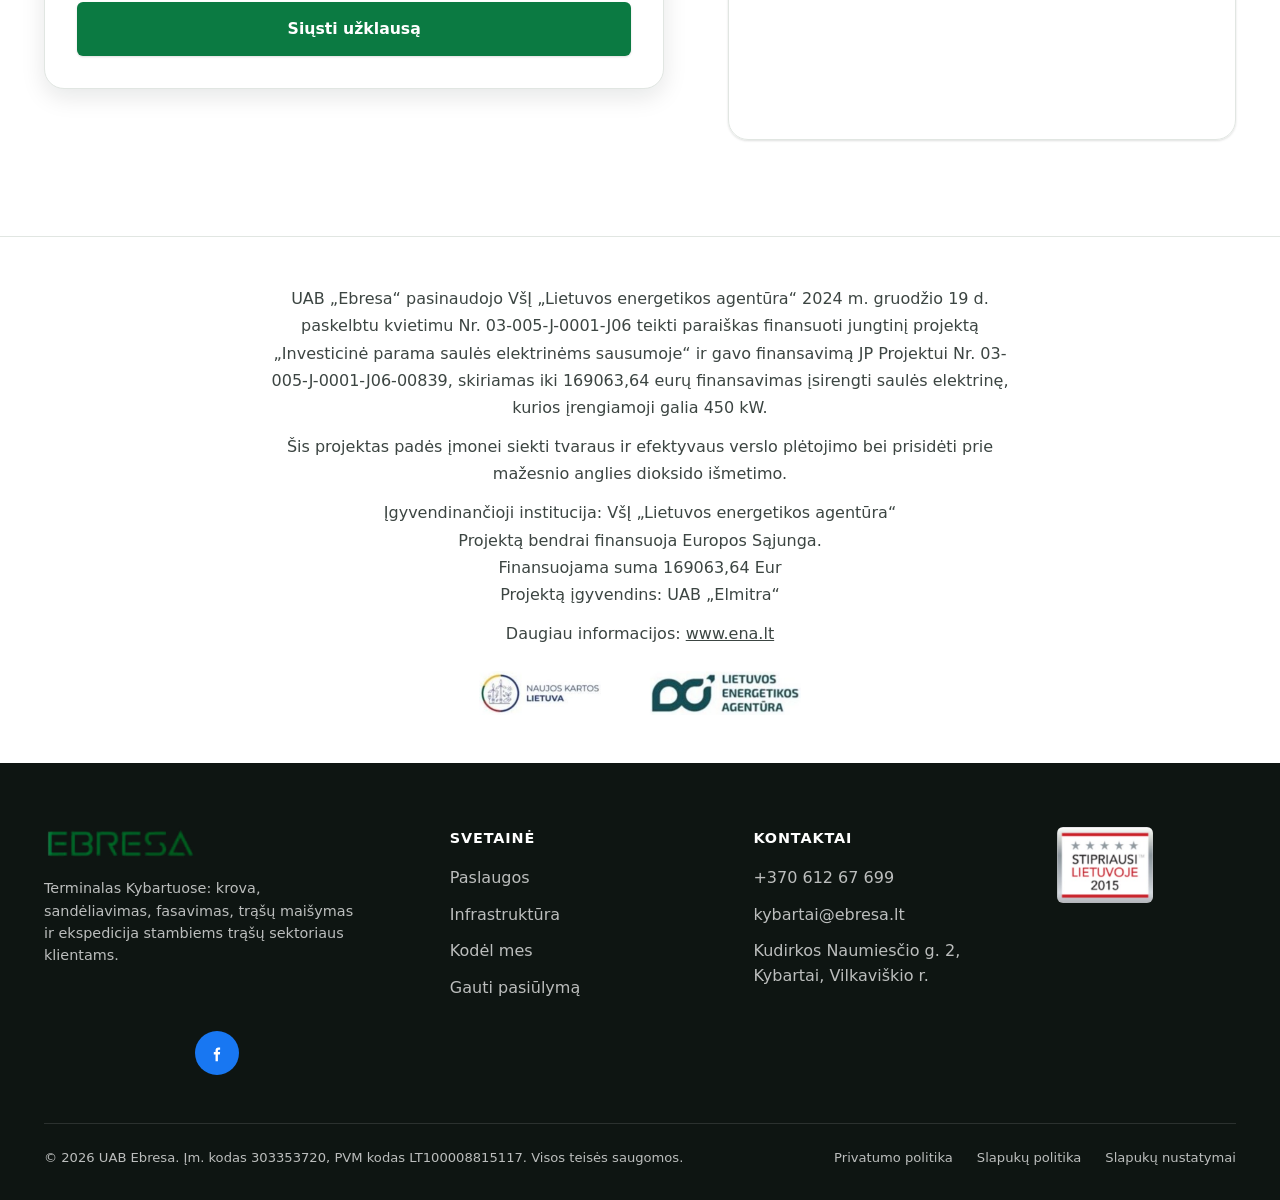
==== commit b1287725: "Fix reCAPTCHA site key (was registered as wrong key type)" ====
--- a/index.html
+++ b/index.html
@@ -472,7 +472,7 @@
             </div>
 
             <div class="field" id="quote-captcha-wrap">
-              <div class="g-recaptcha" data-sitekey="6Lfq_4stAAAAABmiAm1h4wTU3wmg9BLaTojbrN8S"></div>
+              <div class="g-recaptcha" data-sitekey="6LfNIowtAAAAAHVH_tMnLHidetBTi9Sw1Dhwbqaz"></div>
               <p class="field-error">Patvirtinkite, kad nesate robotas.</p>
             </div>
 
